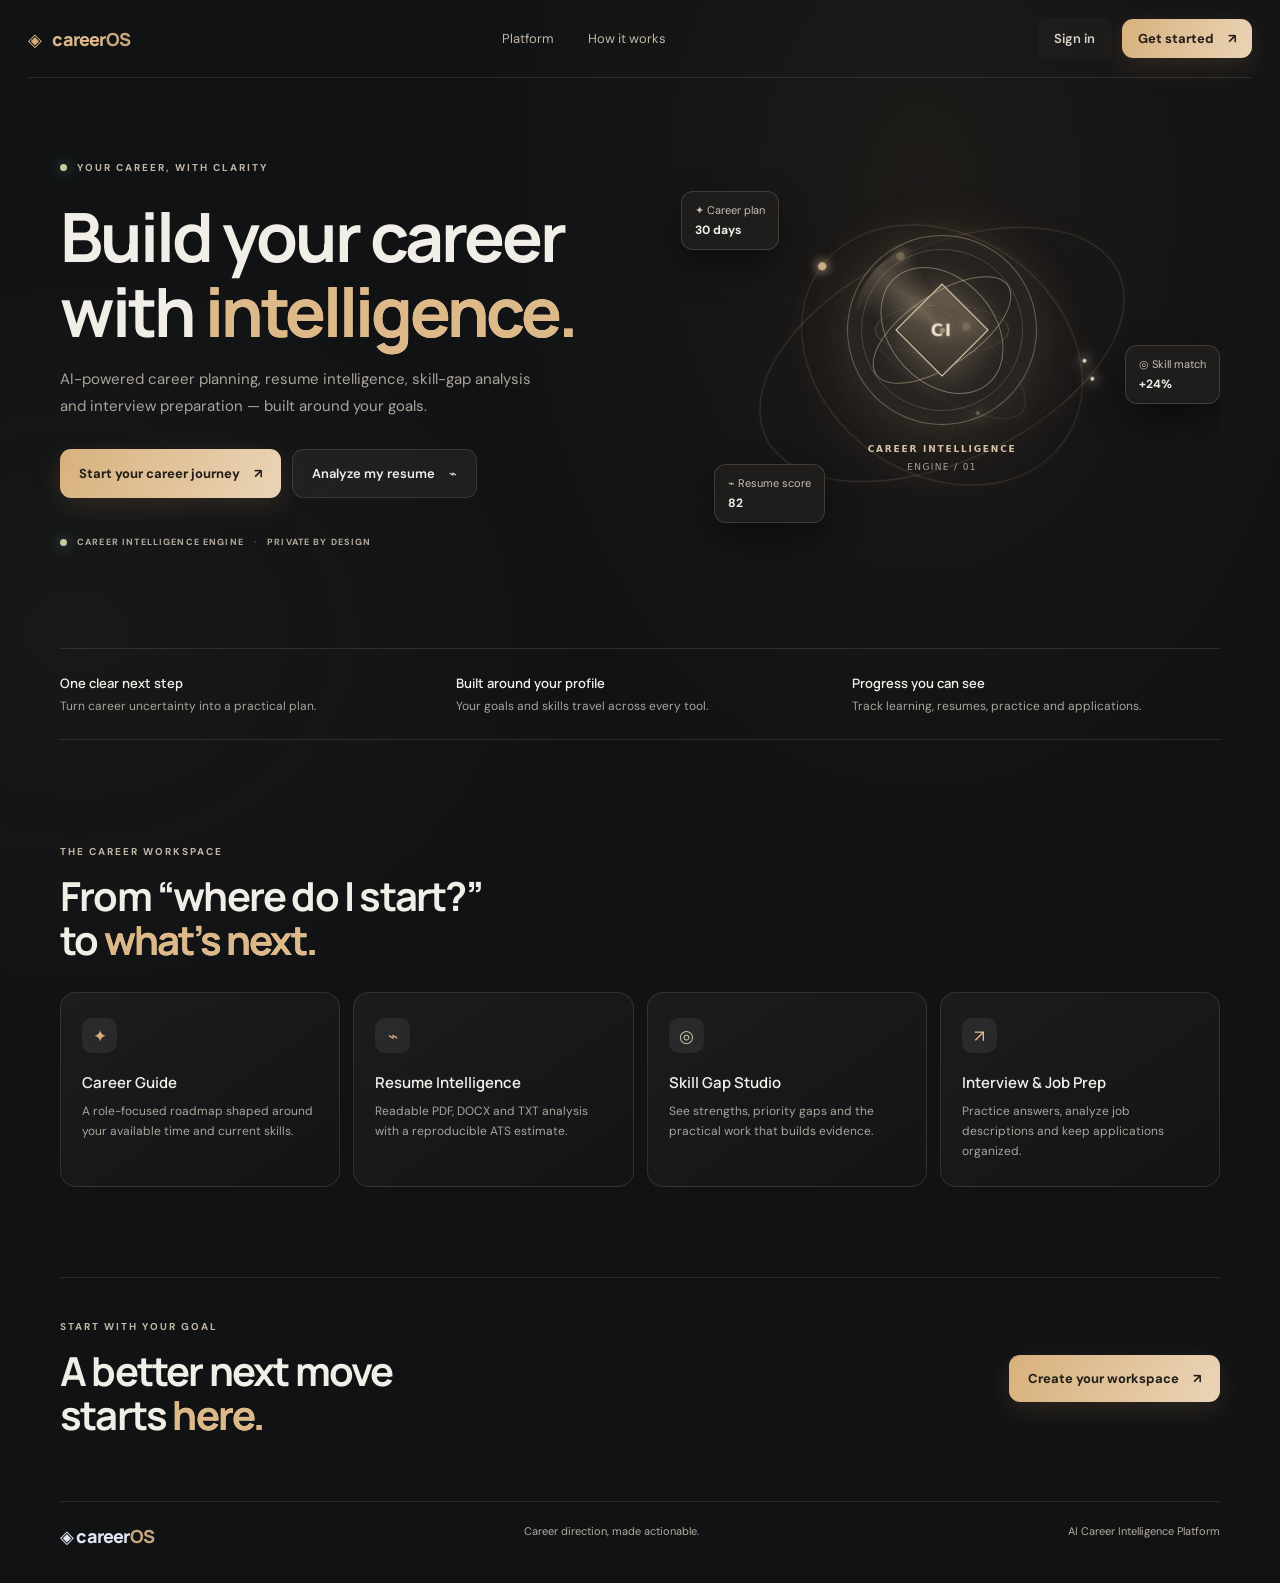
==== frontend/index.html @ 811f73de "Prepare CareerOS for deployment" ====
<!doctype html><html lang="en"><head><link rel="icon" type="image/svg+xml" href="favicon.svg?v=1"><meta charset="utf-8"><meta name="viewport" content="width=device-width,initial-scale=1"><meta name="theme-color" content="#111214"><title>CareerOS — Intelligence for your next move</title><link rel="stylesheet" href="css/main.css"><link rel="stylesheet" href="css/theme.css?v=31"></head><body class="landing"><header class="topbar"><a class="brand" href="index.html"><span class="brand-mark">◈</span> career<span>OS</span></a><nav><a href="#platform">Platform</a><a href="#method">How it works</a></nav><div class="top-actions"><a class="button button-quiet" href="pages/login.html">Sign in</a><a class="button button-primary" href="pages/register.html">Get started <span>↗</span></a></div></header><main><section class="hero wrap"><div class="hero-copy"><div class="eyebrow"><i></i> YOUR CAREER, WITH CLARITY</div><h1>Build your career<br>with <em>intelligence.</em></h1><p>AI-powered career planning, resume intelligence, skill-gap analysis and interview preparation — built around your goals.</p><div class="hero-actions"><a class="button button-primary button-large" href="pages/register.html">Start your career journey <span>↗</span></a><a class="button button-glass button-large" href="pages/login.html?next=resume">Analyze my resume <span>⌁</span></a></div><div class="trust-row"><span class="status-dot"></span> CAREER INTELLIGENCE ENGINE <span class="trust-sep">·</span> PRIVATE BY DESIGN</div></div><div class="hero-art" aria-label="Abstract AI career guide illustration"><div class="orbit orbit-one"></div><div class="orbit orbit-two"></div><div class="orbit orbit-three"></div><div class="intelligence-core" aria-hidden="true"><div class="core-shell"><span class="core-arc arc-one"></span><span class="core-arc arc-two"></span><span class="core-spark"></span><div class="core-diamond"><span>CI</span></div><span class="core-sweep"></span></div><span class="core-label">CAREER INTELLIGENCE<i>ENGINE / 01</i></span></div><span class="float-tag tag-a">✦ Career plan <b>30 days</b></span><span class="float-tag tag-b">◎ Skill match <b>+24%</b></span><span class="float-tag tag-c">⌁ Resume score <b>82</b></span><div class="art-grid"></div></div></section><section class="metrics wrap"><div><b>One clear next step</b><span>Turn career uncertainty into a practical plan.</span></div><div><b>Built around your profile</b><span>Your goals and skills travel across every tool.</span></div><div><b>Progress you can see</b><span>Track learning, resumes, practice and applications.</span></div></section><section id="platform" class="feature-section wrap"><div class="section-heading"><div class="eyebrow">THE CAREER WORKSPACE</div><h2>From “where do I start?”<br>to <em>what’s next.</em></h2></div><div class="feature-grid"><article class="feature-card"><span class="feature-icon cyan">✦</span><h3>Career Guide</h3><p>A role-focused roadmap shaped around your available time and current skills.</p></article><article class="feature-card"><span class="feature-icon violet">⌁</span><h3>Resume Intelligence</h3><p>Readable PDF, DOCX and TXT analysis with a reproducible ATS estimate.</p></article><article class="feature-card"><span class="feature-icon mint">◎</span><h3>Skill Gap Studio</h3><p>See strengths, priority gaps and the practical work that builds evidence.</p></article><article class="feature-card"><span class="feature-icon amber">↗</span><h3>Interview & Job Prep</h3><p>Practice answers, analyze job descriptions and keep applications organized.</p></article></div></section><section id="method" class="closing wrap"><div><div class="eyebrow">START WITH YOUR GOAL</div><h2>A better next move<br>starts <em>here.</em></h2></div><a class="button button-primary button-large" href="pages/register.html">Create your workspace <span>↗</span></a></section></main><footer class="footer wrap"><a class="brand" href="index.html">◈ career<span>OS</span></a><span>Career direction, made actionable.</span><span>AI Career Intelligence Platform</span></footer></body></html>
---- frontend/css/main.css ----
@import url('https://fonts.googleapis.com/css2?family=DM+Sans:wght@400;500;600;700&family=Manrope:wght@400;500;600;700;800&display=swap');
@import url('motion.css');
:root{--bg:#111214;--panel:#1b1d20;--panel2:#242629;--line:rgba(235,225,208,.12);--text:#f1eee8;--muted:#aaa49a;--cyan:#d6ad78;--violet:#e8d3b7;--mint:#c3c9a0;--amber:#e6bc85;--glass:rgba(29,30,32,.82);font-family:'DM Sans',sans-serif;color:var(--text);background:var(--bg);font-synthesis:none}*{box-sizing:border-box}body{margin:0;min-height:100vh;background:radial-gradient(ellipse at 72% 12%,rgba(149,112,68,.09),transparent 32%),radial-gradient(ellipse at 6% 40%,rgba(139,125,103,.06),transparent 29%),var(--bg);color:var(--text)}a{color:inherit;text-decoration:none}button,input,textarea,select{font:inherit}button,a{ -webkit-tap-highlight-color:transparent}.wrap{width:min(1160px,calc(100% - 56px));margin:auto}.topbar{height:78px;width:min(1280px,calc(100% - 56px));margin:auto;display:flex;align-items:center;justify-content:space-between;border-bottom:1px solid rgba(255,255,255,.05)}.brand{font:800 18px Manrope,sans-serif;letter-spacing:-.8px}.brand span:last-child{color:#a8b5cd}.brand-mark{color:var(--cyan);margin-right:8px}.topbar nav{display:flex;gap:34px;color:#abb2c5;font-size:13px}.top-actions{display:flex;gap:10px;align-items:center}.button{display:inline-flex;align-items:center;justify-content:center;gap:14px;border:1px solid var(--line);border-radius:11px;padding:11px 16px;font-size:13px;font-weight:600;transition:.2s;background:rgba(255,255,255,.025);color:var(--text);cursor:pointer}.button:hover{transform:translateY(-2px);border-color:rgba(221,185,138,.44);box-shadow:0 8px 30px #050816}.button-primary{background:linear-gradient(110deg,#d8b17d,#ead4b6);color:#101426;border:0;font-weight:700}.button-primary:hover{box-shadow:0 8px 30px rgba(195,151,94,.2)}.button-quiet{border-color:transparent;color:#d7dced}.button-glass{background:rgba(255,255,255,.055);backdrop-filter:blur(14px)}.button-large{padding:15px 19px}.hero{min-height:570px;display:grid;grid-template-columns:1fr .92fr;align-items:center;padding-top:27px;padding-bottom:44px}.hero-copy{position:relative;z-index:2;padding:12px 0}.eyebrow{font-size:10px;letter-spacing:2px;color:#a9b4ca;font-weight:700;display:flex;align-items:center;gap:10px}.eyebrow i,.status-dot{width:7px;height:7px;display:inline-block;border-radius:50%;background:var(--mint);box-shadow:0 0 14px #86dfbb99}.hero h1,h2{font:700 clamp(42px,5.5vw,68px)/1.1 Manrope,sans-serif;letter-spacing:-3px;margin:25px 0 18px}.hero h1 em,h2 em{font-style:normal;background:linear-gradient(90deg,var(--cyan),#aaa0ff 80%);color:transparent;background-clip:text}.hero-copy>p{max-width:495px;color:var(--muted);font-size:15px;line-height:1.8;margin:0 0 29px}.hero-actions{display:flex;gap:11px;flex-wrap:wrap}.trust-row{display:flex;align-items:center;gap:10px;margin-top:38px;color:#8891a8;font-size:9px;letter-spacing:1.15px;font-weight:700}.trust-sep{color:#586176}.hero-art{height:460px;position:relative;display:grid;place-items:center;overflow:hidden}.art-grid{position:absolute;inset:8% 0 4%;opacity:.24;background-image:linear-gradient(rgba(138,151,190,.08) 1px,transparent 1px),linear-gradient(90deg,rgba(138,151,190,.08) 1px,transparent 1px);background-size:36px 36px;mask-image:radial-gradient(ellipse,black,transparent 72%)}.orbit{position:absolute;border:1px solid rgba(135,150,219,.19);border-radius:50%;transform:rotate(-25deg)}.orbit-one{width:390px;height:215px}.orbit-two{width:320px;height:410px;transform:rotate(55deg);border-color:rgba(116,227,242,.17)}.orbit-three{width:240px;height:300px;transform:rotate(-55deg);border-color:rgba(169,149,255,.18)}.art-core{z-index:1;width:210px;height:245px;display:grid;place-items:center;position:relative;filter:drop-shadow(0 0 35px rgba(110,192,241,.14))}.robot-head{width:146px;height:126px;border:1px solid #a8d9ea88;border-radius:48px 48px 38px 38px;background:linear-gradient(145deg,#dcebf330,#35476655 55%,#10192eaa);backdrop-filter:blur(8px);position:relative;box-shadow:inset 0 0 34px #91dbef18,0 14px 40px #02040a88;display:grid;place-items:center}.robot-head:before{content:'';position:absolute;inset:7px;border-radius:41px 41px 31px 31px;border:1px solid #ffffff13}.antenna{position:absolute;width:2px;height:25px;background:linear-gradient(var(--violet),var(--cyan));top:-24px;left:50%;box-shadow:0 0 12px var(--cyan)}.antenna:after{content:'';position:absolute;width:7px;height:7px;border-radius:50%;background:var(--cyan);left:-2px;top:-5px;box-shadow:0 0 14px var(--cyan)}.robot-face{width:89px;height:48px;border:1px solid #a7d9ed55;border-radius:22px;background:#081221aa;display:flex;align-items:center;justify-content:center;gap:26px;box-shadow:inset 0 0 20px #72e3f21c}.robot-face i{width:10px;height:5px;border-radius:10px;background:var(--cyan);box-shadow:0 0 12px var(--cyan)}.robot-mouth{position:absolute;bottom:27px;width:24px;height:2px;background:#a995ff;border-radius:4px;opacity:.8}.robot-body{position:absolute;bottom:0;width:112px;height:84px;border-radius:36px 36px 24px 24px;border:1px solid #a8d9ea66;background:linear-gradient(150deg,#dcebf323,#35476666 55%,#11182a);box-shadow:inset 0 0 28px #91dbef16}.robot-body:before{content:'✦';position:absolute;left:50%;top:24px;transform:translateX(-50%);color:var(--cyan);font-size:18px;text-shadow:0 0 15px var(--cyan)}.float-tag{position:absolute;z-index:3;padding:11px 13px;border:1px solid #bbcaff20;border-radius:12px;background:#151b2dcc;backdrop-filter:blur(15px);box-shadow:0 15px 35px #01030a70;font-size:11px;color:#bfc7d9}.float-tag b{display:block;color:#f4f6ff;margin-top:5px;font-size:12px}.tag-a{top:66px;left:3%}.tag-b{right:0;top:48%}.tag-c{bottom:62px;left:9%}.metrics{border-top:1px solid var(--line);border-bottom:1px solid var(--line);padding:25px 0;display:grid;grid-template-columns:repeat(3,1fr);gap:28px}.metrics div{display:flex;flex-direction:column;gap:6px}.metrics b{font:600 13px Manrope}.metrics span{font-size:12px;color:var(--muted)}.feature-section{padding:105px 0 90px}.section-heading{margin-bottom:30px}.section-heading h2,.closing h2{font-size:40px;letter-spacing:-1.8px;margin:16px 0}.feature-grid{display:grid;grid-template-columns:repeat(4,1fr);gap:13px}.feature-card{border:1px solid var(--line);background:linear-gradient(145deg,rgba(255,255,255,.045),rgba(255,255,255,.012));border-radius:16px;padding:25px 21px;min-height:190px}.feature-icon{display:grid;place-items:center;width:35px;height:35px;border-radius:10px;background:#fff1;font-size:17px}.feature-icon.cyan{color:var(--cyan)}.feature-icon.violet{color:var(--violet)}.feature-icon.mint{color:var(--mint)}.feature-icon.amber{color:var(--amber)}.feature-card h3{font:600 15px Manrope;margin:19px 0 9px}.feature-card p{font-size:12px;color:var(--muted);line-height:1.65;margin:0}.closing{border-top:1px solid var(--line);padding:42px 0 64px;display:flex;align-items:center;justify-content:space-between}.closing h2{margin-bottom:0}.footer{border-top:1px solid var(--line);padding:22px 0 35px;display:flex;justify-content:space-between;color:#788198;font-size:11px}.footer .brand{color:#dfe5f3}.auth-page{display:grid;grid-template-columns:1fr 1fr;min-height:100vh}.auth-side{padding:36px 7vw;display:flex;flex-direction:column;justify-content:space-between;background:radial-gradient(ellipse at 70% 43%,#7169c322,transparent 48%),linear-gradient(140deg,#0e1425,#080b18)}.auth-side h1{font:700 48px/1.1 Manrope;letter-spacing:-2px;max-width:480px}.auth-side p{color:var(--muted);line-height:1.8;max-width:420px}.auth-panel{display:grid;place-items:center;padding:30px}.auth-card{width:min(430px,100%)}.auth-card h2{font-size:30px;letter-spacing:-1px;margin:12px 0}.auth-card>p{font-size:13px;color:var(--muted);margin:0 0 24px}.field{display:flex;flex-direction:column;gap:8px;margin:13px 0}.field label{font-size:11px;color:#c4ccdd;font-weight:600}.field input,.field textarea,.field select{background:#0b1020;border:1px solid #bbcaff22;border-radius:9px;padding:12px 13px;color:var(--text);outline:none}.field input:focus,.field textarea:focus,.field select:focus{border-color:#74e3f277}.field textarea{min-height:105px;resize:vertical}.field select option{background:#111629}.full{width:100%}.auth-switch{text-align:center;color:var(--muted);font-size:12px;margin-top:18px}.auth-switch a{color:var(--cyan)}.auth-msg{min-height:20px;font-size:12px;color:var(--amber);margin-top:12px}.app-shell{display:grid;grid-template-columns:236px 1fr;min-height:100vh}.sidebar{position:sticky;top:0;height:100vh;padding:25px 16px 18px;border-right:1px solid var(--line);background:#0b0f1edb;backdrop-filter:blur(18px);display:flex;flex-direction:column;z-index:10}.side-brand{padding:2px 10px 26px}.side-label{font-size:9px;letter-spacing:1.5px;color:#778198;margin:17px 10px 8px}.side-nav{display:flex;flex-direction:column;gap:4px}.side-nav a{padding:10px 11px;border-radius:9px;color:#aab3c8;font-size:12px;display:flex;gap:10px;align-items:center;transition:.2s}.side-nav a:hover,.side-nav a.active{color:#f3f5fc;background:#ffffff0b}.side-nav a.active{box-shadow:inset 2px 0 var(--cyan)}.side-nav .nav-icon{width:17px;color:#8e9bb7;text-align:center}.sidebar-bottom{margin-top:auto;border-top:1px solid var(--line);padding-top:15px}.user-chip{display:flex;align-items:center;gap:10px;padding:10px}.avatar{width:31px;height:31px;border-radius:50%;display:grid;place-items:center;color:#11162a;background:linear-gradient(135deg,var(--cyan),var(--violet));font-size:11px;font-weight:700}.user-name{font-size:11px;font-weight:600}.user-sub{font-size:10px;color:#8b95ac;margin-top:4px}.app-main{min-width:0;padding:31px clamp(20px,4vw,54px) 60px}.app-top{display:flex;align-items:center;justify-content:space-between;margin-bottom:26px}.breadcrumb{font-size:11px;color:#8e98af}.top-right{display:flex;align-items:center;gap:11px}.api-state{padding:7px 10px;border:1px solid var(--line);border-radius:20px;color:#a6b4c6;font-size:9px;letter-spacing:.6px}.mobile-menu{display:none}.page-title{font:700 clamp(27px,3vw,36px)/1.15 Manrope;letter-spacing:-1.2px;margin:0 0 8px}.page-intro{color:var(--muted);font-size:13px;line-height:1.7;margin:0 0 27px;max-width:760px}.panel{border:1px solid var(--line);background:linear-gradient(145deg,rgba(255,255,255,.045),rgba(255,255,255,.018));border-radius:15px;padding:20px;box-shadow:0 20px 60px #03050b24}.panel h3{font:600 14px Manrope;margin:0 0 14px}.grid{display:grid;gap:14px}.grid-2{grid-template-columns:repeat(2,minmax(0,1fr))}.grid-3{grid-template-columns:repeat(3,minmax(0,1fr))}.grid-4{grid-template-columns:repeat(4,minmax(0,1fr))}.stat-card{padding:18px;border:1px solid var(--line);border-radius:13px;background:#ffffff04}.stat-label{font-size:10px;color:var(--muted)}.stat-value{font:700 26px Manrope;margin:11px 0 5px}.stat-note{font-size:10px;color:#7f8aa3}.quick-card{display:block;padding:18px;transition:.2s}.quick-card:hover{transform:translateY(-2px);border-color:#84d9ef55}.quick-card .feature-icon{margin-bottom:15px}.quick-card b{font:600 13px Manrope}.quick-card p{font-size:11px;color:var(--muted);line-height:1.6}.guide{display:flex;align-items:center;gap:15px;padding:14px 16px;margin-bottom:18px;border:1px solid #a995ff27;border-radius:12px;background:linear-gradient(100deg,#7e70da0d,#65d8e90a)}.guide-bot{width:41px;height:41px;flex:none;border-radius:13px;display:grid;place-items:center;background:#a995ff16;color:var(--cyan);font-size:19px;box-shadow:inset 0 0 15px #81e3f51c;animation:breathe 4s ease-in-out infinite}.guide b{font-size:11px;letter-spacing:.7px}.guide p{margin:5px 0 0;color:#aab4c9;font-size:11px;line-height:1.5}.result{margin-top:17px}.result-card{margin:10px 0;padding:13px 15px;border:1px solid var(--line);border-radius:10px;background:#090d1a88}.result-card h4{margin:0 0 7px;font-size:11px;color:var(--cyan);letter-spacing:.7px}.result-card p,.result-card li{font-size:12px;color:#bac3d5;line-height:1.65}.result-card ul{padding-left:19px}.chips{display:flex;gap:7px;flex-wrap:wrap}.chip{padding:6px 9px;border:1px solid var(--line);border-radius:16px;font-size:10px;color:#d4daea}.chip.success{color:var(--mint);border-color:#86dfbb30}.chip.warn{color:var(--amber);border-color:#f2c68130}.progress-bar{height:6px;background:#fff1;border-radius:6px;overflow:hidden}.progress-bar i{display:block;height:100%;border-radius:6px;background:linear-gradient(90deg,var(--cyan),var(--violet))}.table-wrap{overflow:auto}.data-table{border-collapse:collapse;width:100%;min-width:630px}.data-table th,.data-table td{text-align:left;border-bottom:1px solid var(--line);padding:12px 10px;font-size:11px}.data-table th{color:#8d98b0;font-weight:500}.data-table td{color:#d3d9e8}.muted{color:var(--muted)}.small{font-size:10px}.spacer{height:14px}.inline-form{display:flex;gap:9px;align-items:end;flex-wrap:wrap}.inline-form .field{flex:1;min-width:150px}.toast{font-size:12px;line-height:1.6;color:var(--mint);margin:10px 0}.error{color:#ffb5a7}.day-list{display:grid;gap:8px}.day-row{display:grid;grid-template-columns:48px 1fr auto;gap:12px;align-items:center;padding:12px;border:1px solid var(--line);border-radius:10px}.day-no{font-size:10px;color:var(--cyan)}.day-row b{font-size:11px}.day-row p{font-size:10px;color:var(--muted);margin:4px 0 0}.journey{display:grid;grid-template-columns:repeat(6,1fr);gap:10px}.journey-step{text-align:center;padding:15px 8px;border:1px solid var(--line);border-radius:12px;color:#8d98ae;font-size:10px}.journey-step.done{border-color:#86dfbb45;color:var(--mint);background:#86dfbb08}.journey-step i{display:grid;place-items:center;margin:0 auto 8px;width:24px;height:24px;border-radius:50%;background:#fff1;font-style:normal}.app-title{font-size:13px}.robot-mini{width:43px;height:47px;position:relative;flex:none}.robot-mini:before{content:'◉';position:absolute;inset:3px 0 10px;display:grid;place-items:center;border:1px solid #87daec55;border-radius:14px 14px 11px 11px;background:linear-gradient(140deg,#dcebf32a,#35476666);color:var(--cyan);font-size:16px;box-shadow:0 0 18px #74e3f21a}.robot-mini:after{content:'';position:absolute;bottom:0;left:8px;width:27px;height:15px;border:1px solid #87daec44;border-radius:9px 9px 5px 5px;background:#25314c}.empty{padding:20px;color:var(--muted);font-size:12px;text-align:center}.hidden{display:none!important}@keyframes breathe{50%{transform:translateY(-3px);box-shadow:inset 0 0 20px #81e3f537}}@media(max-width:920px){.hero{grid-template-columns:1fr .7fr}.hero-art{transform:scale(.86)}.feature-grid{grid-template-columns:repeat(2,1fr)}.grid-4{grid-template-columns:repeat(2,1fr)}.app-shell{grid-template-columns:205px 1fr}.journey{grid-template-columns:repeat(3,1fr)}}@media(max-width:680px){.wrap,.topbar{width:calc(100% - 36px)}.topbar{height:66px}.topbar nav{display:none}.hero{display:block;min-height:unset;padding-top:62px}.hero h1{font-size:48px;letter-spacing:-2.2px}.hero-art{height:335px;margin-top:8px;transform:none}.metrics{grid-template-columns:1fr;gap:17px}.feature-section{padding:70px 0}.feature-grid{grid-template-columns:1fr 1fr}.feature-card{padding:17px;min-height:175px}.section-heading h2,.closing h2{font-size:34px}.closing{align-items:flex-start;gap:20px;flex-direction:column}.footer{flex-wrap:wrap;gap:14px}.top-actions .button-quiet{display:none}.auth-page{grid-template-columns:1fr}.auth-side{min-height:260px;padding:25px 26px}.auth-side h1{font-size:34px;margin:26px 0 8px}.auth-side p{font-size:12px;margin:0}.auth-panel{padding:30px 23px;align-items:start}.app-shell{display:block}.sidebar{position:fixed;left:-270px;top:0;width:250px;transition:left .25s;box-shadow:20px 0 60px #0008}.sidebar.open{left:0}.mobile-menu{display:inline-flex}.app-main{padding:20px 17px 45px}.app-top{margin-bottom:22px}.api-state{display:none}.grid-2,.grid-3{grid-template-columns:1fr}.grid-4{grid-template-columns:1fr 1fr}.panel{padding:16px}.journey{grid-template-columns:repeat(2,1fr)}.page-title{font-size:28px}.day-row{grid-template-columns:38px 1fr}.day-row .chip{grid-column:2}.float-tag{font-size:10px}.tag-a{left:0}.tag-b{right:-3%}.tag-c{left:0}}@media(max-width:390px){.hero h1{font-size:42px}.hero-actions .button{width:100%}.feature-grid{grid-template-columns:1fr}.grid-4{grid-template-columns:1fr 1fr}.trust-row{font-size:8px}.top-actions .button-primary{padding:9px 11px}}
---- frontend/css/theme.css ----
:root{--bg:#111214;--panel:#1b1d20;--panel2:#242629;--line:rgba(235,225,208,.12);--text:#f1eee8;--muted:#aaa49a;--cyan:#d6ad78;--violet:#e8d3b7;--mint:#a9c98c;--amber:#e6bc85;--glass:rgba(29,30,32,.82)}
html{background:#111214}body{color:var(--text);background:radial-gradient(ellipse at 82% 30%,rgba(143,111,72,.11),transparent 34%),radial-gradient(ellipse at 8% 82%,rgba(115,105,91,.09),transparent 38%),#111214}
.site-header,.nav,.topbar{border-color:var(--line)}.brand,.brand-mark,.hero-copy h1 em,.section-heading em,.closing em,.eyebrow,.section-kicker{color:#ddb98a}.button-primary{background:linear-gradient(110deg,#d8b17d,#ead4b6);color:#211d18;box-shadow:0 8px 28px rgba(195,151,94,.16)}.button:hover{border-color:rgba(221,185,138,.44);box-shadow:0 8px 30px rgba(5,5,5,.32)}.button-primary:hover{box-shadow:0 8px 30px rgba(195,151,94,.22)}.secondary-button,.btn-secondary{border-color:rgba(221,185,138,.25)}a:focus-visible,button:focus-visible,input:focus-visible,textarea:focus-visible,select:focus-visible{outline:2px solid #ddb98a;outline-offset:3px}
.hero-art{filter:saturate(.72)}.hero-art .orbit{border-color:rgba(201,171,130,.22);box-shadow:0 0 22px rgba(193,151,96,.035)}.hero-art .orbit-one{animation:orbit-drift-one 17s linear infinite}.hero-art .orbit-two{animation:orbit-drift-two 23s linear infinite}.hero-art .orbit-three{animation:orbit-drift-three 29s linear infinite}
.intelligence-core{position:absolute;z-index:2;inset:0;display:flex;flex-direction:column;align-items:center;justify-content:center;gap:18px;pointer-events:none}.core-shell{position:relative;width:190px;height:190px;display:grid;place-items:center;border:1px solid rgba(221,185,138,.42);border-radius:50%;background:radial-gradient(circle,rgba(213,174,123,.13),rgba(38,36,33,.68) 58%,rgba(19,20,21,.1));box-shadow:0 0 56px rgba(203,158,101,.13),inset 0 0 32px rgba(221,185,138,.08);animation:core-float 4.5s ease-in-out infinite}.core-shell:before,.core-shell:after{content:"";position:absolute;border:1px solid rgba(225,207,179,.2);border-radius:50%;inset:13px}.core-shell:after{inset:27px;border-color:rgba(221,185,138,.24);transform:rotateX(68deg);animation:core-ring 9s linear infinite}.core-arc{position:absolute;border:1px solid rgba(211,177,132,.54);border-radius:50%;width:160px;height:72px;transform:rotate(-34deg);animation:arc-turn 7s ease-in-out infinite alternate}.arc-two{width:142px;height:105px;transform:rotate(48deg);border-color:rgba(231,211,183,.42);animation-delay:-3.5s}.core-diamond{z-index:1;width:66px;height:66px;display:grid;place-items:center;transform:rotate(45deg);border:1px solid #e3c69e;background:linear-gradient(145deg,rgba(223,188,139,.32),rgba(56,49,39,.86));box-shadow:0 0 28px rgba(222,185,138,.25);animation:diamond-pulse 3s ease-in-out infinite}.core-diamond span{transform:rotate(-45deg);font:600 17px/1 system-ui;letter-spacing:.1em;color:#f4dfc2}.core-spark{position:absolute;width:5px;height:5px;border-radius:50%;background:#ffe1af;box-shadow:0 0 14px 4px rgba(238,193,132,.7);animation:spark-pulse 1.8s ease-in-out infinite}.core-sweep{position:absolute;inset:4px;border-radius:50%;background:conic-gradient(from 0deg,transparent 0 78%,rgba(237,199,147,.24) 87%,transparent 95%);animation:core-ring 5s linear infinite}.core-label{font:600 9px/1.4 system-ui;letter-spacing:.2em;color:#dfc39d;text-align:center}.core-label i{display:block;margin-top:5px;font-style:normal;font-weight:400;color:#aaa49a;letter-spacing:.15em}
.float-tag{background:rgba(32,33,34,.92);border-color:rgba(221,185,138,.2);color:#c2bbb0;backdrop-filter:blur(14px)}.float-tag b{color:#f1eee8}.robot-mini{width:43px;height:43px;filter:none;color:#d6ad78}.robot-mini:before{content:'◈';inset:3px;border:1px solid rgba(221,185,138,.55);border-radius:50%;background:radial-gradient(circle,rgba(221,185,138,.24),rgba(35,33,30,.92));color:#e6c99e;font-size:21px;box-shadow:0 0 20px rgba(221,185,138,.14)}.robot-mini:after{display:none}.guide{border-color:rgba(221,185,138,.2);background:linear-gradient(100deg,rgba(192,151,98,.08),rgba(239,221,192,.025))}.guide-bot{border-radius:50%;background:rgba(221,185,138,.12);color:#e3c395;box-shadow:inset 0 0 15px rgba(221,185,138,.12)}.guide p{color:#b9b1a5}
.auth-side{background:radial-gradient(ellipse at 70% 43%,rgba(190,151,100,.1),transparent 48%),linear-gradient(140deg,#202122,#131415)!important}.auth-panel{background:#141516}.auth-card h2,.auth-side h1{color:var(--text)}.auth-side .eyebrow,.auth-card .eyebrow{color:#ddb98a}.field label{color:#d3c7b4!important}.field input,.field textarea,.field select{background:#202123!important;border-color:rgba(221,185,138,.2)!important;color:#f1eee8}.field input::placeholder,.field textarea::placeholder{color:#8f8980}.field input:focus,.field textarea:focus,.field select:focus{border-color:rgba(221,185,138,.8)!important;box-shadow:0 0 0 3px rgba(221,185,138,.1)}.field select option{background:#202123;color:#f1eee8}.button.button-primary,.top-actions .button-primary{background:linear-gradient(110deg,#d8b17d,#ead4b6)!important;color:#211d18!important}.auth-switch a,.auth-card a,.auth-card .small{color:#ddb98a!important}.auth-switch{color:#aaa49a}.auth-side .small,.auth-card>p{color:#aaa49a}
.auth-guide{display:flex;align-items:center;gap:16px;max-width:455px;margin-top:30px;padding:17px 19px;border:1px solid rgba(221,185,138,.25);border-radius:16px;background:linear-gradient(120deg,rgba(221,185,138,.1),rgba(255,255,255,.025));box-shadow:0 12px 34px rgba(0,0,0,.2);backdrop-filter:blur(12px);animation:guide-arrive .65s ease-out both}.auth-guide-orb{position:relative;display:grid;place-items:center;width:48px;height:48px;flex:none;border:1px solid rgba(236,206,164,.6);border-radius:50%;background:radial-gradient(circle at 38% 35%,rgba(245,220,184,.48),rgba(154,116,70,.16) 44%,#252321 72%);color:#f1d6ad;font-size:20px;box-shadow:0 0 22px rgba(221,185,138,.18);animation:guide-breathe 3.5s ease-in-out infinite}.auth-guide-orb:before,.auth-guide-orb:after{content:"";position:absolute;inset:-5px;border:1px solid rgba(221,185,138,.24);border-radius:50%}.auth-guide-orb:after{inset:-10px;border-color:rgba(221,185,138,.12)}.auth-guide-label{font:700 9px/1.4 system-ui;letter-spacing:.15em;color:#e2c49b}.auth-guide-label i{font-style:normal;color:#aaa49a;font-weight:400}.auth-guide p{margin:7px 0 0;color:#eee7dc;font-size:13px;line-height:1.55;max-width:330px}.auth-guide p:before{content:"“";color:#d6ad78;font-weight:700;margin-right:2px}.auth-guide p:after{content:"”";color:#d6ad78;font-weight:700;margin-left:2px}@keyframes guide-breathe{50%{box-shadow:0 0 30px rgba(221,185,138,.32);transform:translateY(-2px)}}@keyframes guide-arrive{from{opacity:0;transform:translateY(8px)}to{opacity:1;transform:translateY(0)}}
@media(max-width:760px){.auth-guide{margin-top:20px;padding:13px 15px}.auth-guide-orb{width:42px;height:42px}.auth-guide p{font-size:12px}}
.field input:focus,.field textarea:focus,.field select:focus{outline:none!important;border-color:rgba(221,185,138,.43)!important;box-shadow:inset 0 1px 4px rgba(0,0,0,.28)!important;transform:translateY(-1px);transition:border-color .2s ease,background-color .2s ease,transform .2s ease}.field input:focus-visible,.field textarea:focus-visible,.field select:focus-visible{outline:1px solid rgba(221,185,138,.46)!important;outline-offset:2px!important}.auth-guide-orb{perspective:260px}.auth-guide-orb span{position:relative;z-index:1;display:block;width:21px;height:21px;display:grid;place-items:center;font-size:0;color:transparent;transform-style:preserve-3d;animation:crystal-turn 7s ease-in-out infinite}.auth-guide-orb span:before{content:"";position:absolute;width:15px;height:19px;clip-path:polygon(50% 0,100% 32%,78% 100%,22% 100%,0 32%);background:linear-gradient(135deg,#fff0d1 0 18%,#deb77f 19% 43%,#a97843 44% 62%,#f0d1a4 63% 80%,#88633e 81%);filter:drop-shadow(0 1px 4px rgba(242,206,157,.5));transform:rotateY(0deg)}.auth-guide-orb span:after{content:"";position:absolute;width:9px;height:12px;clip-path:polygon(50% 0,100% 32%,78% 100%,22% 100%,0 32%);background:linear-gradient(145deg,rgba(255,255,255,.8),rgba(246,214,168,.2));transform:translateX(-1px) skewY(-10deg)}@keyframes crystal-turn{0%,100%{transform:rotateY(-18deg) rotateX(8deg)}50%{transform:rotateY(18deg) rotateX(-8deg)}}
@media(prefers-reduced-motion:reduce){.auth-guide-orb span{animation:none!important}.field input:focus,.field textarea:focus,.field select:focus{transform:none}}
.auth-wayfinder{width:61px;height:61px;flex:none;display:grid;place-items:center;perspective:180px}.auth-wayfinder svg{width:60px;height:60px;overflow:visible;transform-style:preserve-3d;filter:drop-shadow(0 8px 6px rgba(0,0,0,.34));animation:wayfinder-hover 5s ease-in-out infinite}.wayfinder-needle{transform-box:view-box;transform-origin:36px 30px;animation:wayfinder-seek 6s ease-in-out infinite}.wayfinder-destination{transform-box:view-box;transform-origin:49px 23px;animation:destination-pulse 2.8s ease-in-out infinite}@keyframes wayfinder-hover{0%,100%{transform:rotateX(12deg) rotateZ(-7deg) translateY(1px)}50%{transform:rotateX(18deg) rotateZ(-2deg) translateY(-3px)}}@keyframes wayfinder-seek{0%,100%{transform:rotate(-8deg)}45%{transform:rotate(9deg)}70%{transform:rotate(2deg)}}@keyframes destination-pulse{50%{filter:drop-shadow(0 0 4px #c4d5b3);opacity:.7}}@media(max-width:760px){.auth-wayfinder,.auth-wayfinder svg{width:52px;height:52px}}@media(prefers-reduced-motion:reduce){.auth-wayfinder svg,.wayfinder-needle,.wayfinder-destination{animation:none!important}}
.career-path-scene{width:min(100%,430px);height:178px;margin:17px 0 5px;perspective:700px;transform-style:preserve-3d}.career-path-scene svg{display:block;width:100%;height:100%;overflow:visible;transform:rotateX(2deg);filter:drop-shadow(0 13px 22px rgba(0,0,0,.2))}.career-route{animation:route-progress 3.5s ease-out both,route-glimmer 3s ease-in-out 3.5s infinite}.career-goal{transform-box:view-box;transform-origin:341px 40px;animation:goal-hover 3.4s ease-in-out infinite}@keyframes route-progress{from{stroke-dashoffset:240}to{stroke-dashoffset:0}}@keyframes route-glimmer{50%{stroke:#fff0d4;opacity:.7}}@keyframes goal-hover{0%,100%{transform:translateY(0)}50%{transform:translateY(-5px)}}@media(max-width:760px){.career-path-scene{height:auto;max-width:360px;margin:10px 0 2px}.career-path-scene svg{height:auto}}@media(prefers-reduced-motion:reduce){.career-route,.career-goal{animation:none!important}}
.career-path-scene{height:156px;margin:10px 0 1px}.career-path-scene svg{transform:translateZ(8px);filter:drop-shadow(0 15px 24px rgba(0,0,0,.28))}.portal-card{transform-box:view-box;transform-origin:center;animation:portal-card-hover 5s ease-in-out infinite}.card-right{animation-delay:-2.3s}.portal-spark{animation:portal-light-pulse 2.4s ease-in-out infinite;transform-box:view-box;transform-origin:213px 57px}@keyframes portal-card-hover{0%,100%{transform:translateY(0) rotateX(0)}50%{transform:translateY(-4px) rotateX(3deg)}}@keyframes portal-light-pulse{50%{filter:drop-shadow(0 0 7px rgba(255,228,187,.72));transform:scale(1.1)}}.auth-guide-status{width:9px;height:9px;flex:none;align-self:flex-start;margin:5px 2px 0 0;border-radius:50%;background:#d9b47e;box-shadow:0 0 0 4px rgba(217,180,126,.12),0 0 14px rgba(217,180,126,.38)}@media(max-width:760px){.career-path-scene{height:auto;max-width:370px;margin:8px 0 0}.career-path-scene svg{height:auto}}@media(prefers-reduced-motion:reduce){.portal-card,.portal-spark{animation:none!important}}
@keyframes orbit-drift-one{to{transform:rotate(360deg)}}@keyframes orbit-drift-two{to{transform:rotate(-360deg)}}@keyframes orbit-drift-three{to{transform:rotate(360deg)}}@keyframes core-ring{to{transform:rotate(360deg)}}@keyframes arc-turn{to{transform:rotate(326deg) scale(1.04)}}@keyframes core-float{50%{transform:translateY(-7px)}}@keyframes diamond-pulse{50%{box-shadow:0 0 40px rgba(222,185,138,.4);transform:rotate(45deg) scale(1.06)}}@keyframes spark-pulse{50%{opacity:.4;transform:scale(.7)}}
@media(max-width:760px){.core-shell{width:156px;height:156px}.core-arc{width:132px;height:62px}.arc-two{width:118px;height:88px}.core-diamond{width:56px;height:56px}}
@media(prefers-reduced-motion:reduce){.hero-art .orbit-one,.hero-art .orbit-two,.hero-art .orbit-three,.core-shell,.core-arc,.core-diamond,.core-spark,.core-sweep{animation:none!important}}
/* Dashboard contrast and legibility */
.sidebar{background:linear-gradient(180deg,#201f1d 0%,#191a1a 54%,#151617 100%)!important;border-right-color:rgba(221,185,138,.17);box-shadow:inset -1px 0 rgba(255,255,255,.015)}.side-brand{color:#f1e8da}.side-brand span:last-child{color:#c6a77d}.side-label{font-size:11px!important;letter-spacing:1.7px;color:#b5a48c!important}.side-nav a{font-size:14px!important;line-height:1.35;color:#c7c0b4!important;padding:11px 11px}.side-nav a:hover,.side-nav a.active{color:#fff3e0!important;background:rgba(221,185,138,.1)!important}.side-nav a.active{box-shadow:inset 3px 0 #d6ad78!important}.side-nav .nav-icon{font-size:14px;color:#d2b385!important}.sidebar-bottom{border-top-color:rgba(221,185,138,.18)}.sidebar-bottom button.side-nav{font-size:14px!important}.user-name{font-size:13px;color:#f1eee8}.user-sub{font-size:11px;color:#b1a99c}.avatar{background:#d6ad78;color:#211d18}.app-top .breadcrumb{font-size:13px;color:#b7afa2}.app-main .page-intro{font-size:15px;line-height:1.7;color:#bbb3a7}.app-main .guide b{font-size:12px;letter-spacing:1.1px}.app-main .guide p{font-size:14px;line-height:1.65}.app-main .stat-label{font-size:13px;color:#c4b9a9}.app-main .stat-note{font-size:12px;line-height:1.45;color:#b3aa9d}.app-main .stat-value{font-size:28px}.app-main .panel h3{font-size:17px}.app-main .panel .eyebrow{font-size:12px}.app-main .panel p,.app-main .panel .small{font-size:14px;line-height:1.6}.app-main .quick-card b{font-size:15px}.app-main .quick-card p{font-size:13px;line-height:1.5}.app-main .field label{font-size:13px}.app-main .button{font-size:14px}
/* Distinct tactile surfaces for workspace navigation and interactive blocks */
.sidebar{background:radial-gradient(ellipse at 85% 7%,rgba(215,177,123,.12),transparent 36%),radial-gradient(ellipse at 2% 78%,rgba(154,126,88,.08),transparent 42%),linear-gradient(180deg,#211f1d 0%,#1a1a19 56%,#141516 100%)!important}.side-nav a{position:relative;overflow:hidden;margin:2px 0;border:1px solid rgba(225,197,157,.055)!important;background:linear-gradient(135deg,rgba(255,255,255,.035),rgba(221,185,138,.015))!important;box-shadow:inset 0 1px rgba(255,255,255,.025);transition:background .22s ease,border-color .22s ease,transform .22s ease,box-shadow .22s ease}.side-nav a .nav-icon{display:grid;place-items:center;width:24px;height:24px;border-radius:8px;border:1px solid rgba(221,185,138,.12);background:linear-gradient(145deg,rgba(221,185,138,.13),rgba(255,255,255,.025));box-shadow:inset 0 1px rgba(255,255,255,.08)}.side-nav a:hover{transform:translateX(3px);border-color:rgba(221,185,138,.22)!important;background:linear-gradient(100deg,rgba(221,185,138,.16),rgba(221,185,138,.045))!important;box-shadow:0 6px 18px rgba(0,0,0,.17),inset 0 1px rgba(255,255,255,.08)}.side-nav a.active{border-color:rgba(221,185,138,.32)!important;background:radial-gradient(ellipse at 8% 50%,rgba(221,185,138,.22),transparent 56%),linear-gradient(110deg,rgba(140,108,67,.25),rgba(221,185,138,.08))!important;box-shadow:inset 3px 0 #dfb982,inset 0 1px rgba(255,255,255,.075),0 7px 22px rgba(0,0,0,.2)!important}.side-nav a.active .nav-icon{border-color:rgba(238,207,163,.32);background:linear-gradient(145deg,rgba(221,185,138,.28),rgba(221,185,138,.08));color:#f5d5a8!important}.side-nav a:focus-visible,.quick-card:focus-visible,.button:focus-visible{outline:2px solid rgba(230,193,143,.72);outline-offset:2px}.app-main .panel,.app-main .stat-card{position:relative;background:radial-gradient(ellipse at 100% 0%,rgba(221,185,138,.055),transparent 43%),linear-gradient(145deg,rgba(42,40,36,.74),rgba(27,28,28,.92))!important;border-color:rgba(221,185,138,.14);box-shadow:inset 0 1px rgba(255,255,255,.035),0 16px 38px rgba(0,0,0,.16)}.app-main .quick-card{background:radial-gradient(ellipse at 100% 0%,rgba(221,185,138,.09),transparent 55%),linear-gradient(145deg,rgba(54,49,42,.58),rgba(28,29,29,.96))!important;border-color:rgba(221,185,138,.15);box-shadow:inset 0 1px rgba(255,255,255,.06),0 12px 24px rgba(0,0,0,.13);transition:transform .22s ease,border-color .22s ease,box-shadow .22s ease,background .22s ease}.app-main .quick-card:hover{transform:translateY(-4px);border-color:rgba(231,195,144,.46);background:radial-gradient(ellipse at 90% 0%,rgba(221,185,138,.18),transparent 58%),linear-gradient(145deg,rgba(64,55,44,.78),rgba(30,30,29,.98))!important;box-shadow:inset 0 1px rgba(255,255,255,.1),0 18px 34px rgba(0,0,0,.28),0 0 24px rgba(221,185,138,.07)}.app-main .quick-card:active{transform:translateY(-1px) scale(.99)}.app-main .quick-card .feature-icon{border:1px solid rgba(229,193,145,.2);background:linear-gradient(145deg,rgba(221,185,138,.2),rgba(255,255,255,.035));box-shadow:inset 0 1px rgba(255,255,255,.08),0 4px 12px rgba(0,0,0,.14)}.app-main .field input,.app-main .field textarea,.app-main .field select{background:linear-gradient(145deg,#242422,#1d1e1e)!important;border-color:rgba(221,185,138,.18)!important;transition:background .2s ease,border-color .2s ease,box-shadow .2s ease}.app-main .field input:hover,.app-main .field textarea:hover,.app-main .field select:hover{background:linear-gradient(145deg,#292722,#20201f)!important;border-color:rgba(221,185,138,.34)!important}.app-main .field input:focus,.app-main .field textarea:focus,.app-main .field select:focus{background:radial-gradient(ellipse at 12% 0%,rgba(221,185,138,.12),transparent 70%),linear-gradient(145deg,#292722,#20201f)!important;border-color:rgba(235,198,147,.68)!important;box-shadow:inset 0 1px 4px rgba(0,0,0,.24),0 0 0 3px rgba(221,185,138,.09)!important}.app-main .button{transition:transform .18s ease,box-shadow .18s ease,filter .18s ease}.app-main .button:hover{transform:translateY(-2px);filter:brightness(1.07);box-shadow:0 12px 26px rgba(0,0,0,.22),0 0 18px rgba(221,185,138,.09)}.app-main .button:active{transform:translateY(0) scale(.985)}
.plan-source{display:flex;flex-direction:column;gap:5px;margin:12px 0 14px;padding:12px 15px;border:1px solid rgba(221,185,138,.24);border-radius:11px;background:radial-gradient(ellipse at 0 0,rgba(221,185,138,.12),transparent 65%),linear-gradient(135deg,rgba(49,43,34,.88),rgba(28,29,29,.92))}.plan-source b{font-size:11px;letter-spacing:1.2px;color:#e6c18e}.plan-source span{font-size:13px;line-height:1.5;color:#c9c0b2}.plan-source.ai{border-color:rgba(221,185,138,.24);background:linear-gradient(135deg,rgba(53,44,32,.42),rgba(28,29,29,.96))}.plan-source.ai b{color:#e6c18e}

/* Warm charcoal palette applied consistently across every page. */
:root{--bg:#111214;--panel:#1b1d20;--panel2:#242629;--line:rgba(235,225,208,.12);--text:#f1eee8;--muted:#aaa49a;--cyan:#d6ad78;--violet:#e8d3b7;--mint:#c3c9a0;--amber:#e6bc85;--glass:rgba(29,30,32,.82)}
html{background:#111214}body{background:radial-gradient(ellipse at 72% 12%,rgba(149,112,68,.09),transparent 34%),radial-gradient(ellipse at 6% 40%,rgba(139,125,103,.06),transparent 30%),#111214}
.button:hover{border-color:rgba(221,185,138,.48)}.button-primary{background:linear-gradient(110deg,#d8b17d,#ead4b6);color:#211d18}.button-primary:hover{box-shadow:0 8px 30px rgba(195,151,94,.22)}.hero h1 em,.hero h2 em,.section-heading em,.closing em{background-image:linear-gradient(90deg,#d6ad78,#f0dfc4)}
.hero-art .art-grid{background-image:linear-gradient(rgba(221,185,138,.07) 1px,transparent 1px),linear-gradient(90deg,rgba(221,185,138,.07) 1px,transparent 1px)}.hero-art .orbit,.hero-art .orbit-two,.hero-art .orbit-three{border-color:rgba(221,185,138,.2)}.art-core{filter:drop-shadow(0 0 35px rgba(194,151,96,.12))}.robot-head,.robot-body{border-color:rgba(221,185,138,.44);background:linear-gradient(145deg,rgba(228,205,171,.12),rgba(81,66,46,.38) 55%,rgba(27,27,26,.92))}.robot-head{box-shadow:inset 0 0 34px rgba(221,185,138,.08),0 14px 40px rgba(0,0,0,.5)}.robot-face{border-color:rgba(221,185,138,.4);background:rgba(34,31,27,.8);box-shadow:inset 0 0 20px rgba(221,185,138,.09)}.robot-face i,.robot-body:before{color:#e4bd87;background:#e4bd87;text-shadow:0 0 12px rgba(228,189,135,.62)}.antenna{background:linear-gradient(#ead4b6,#d6ad78);box-shadow:0 0 12px rgba(221,185,138,.5)}.antenna:after{background:#e4bd87;box-shadow:0 0 14px rgba(228,189,135,.6)}.robot-mouth{background:#d0aa78}.float-tag{border-color:rgba(221,185,138,.2);background:rgba(32,31,29,.92);color:#c9c0b2}.float-tag b{color:#f1eee8}
.brand-mark,.feature-icon.cyan,.feature-icon.violet,.auth-switch a,.auth-card a{color:#d6ad78}.field input:focus,.field textarea:focus,.field select:focus{border-color:rgba(221,185,138,.7);box-shadow:0 0 0 3px rgba(221,185,138,.1)}.auth-side{background:radial-gradient(ellipse at 70% 43%,rgba(190,151,100,.1),transparent 48%),linear-gradient(140deg,#202122,#131415)}
.app-main .breadcrumb span{color:#b9aa92!important}.app-main .result-card{background:radial-gradient(ellipse at 100% 0%,rgba(221,185,138,.045),transparent 50%),linear-gradient(145deg,rgba(38,36,33,.96),rgba(27,28,28,.98));border-color:rgba(221,185,138,.15)}.app-main .result-card h4{color:#e3bd89}.app-main .result-card p,.app-main .result-card li{color:#e0d9ce;font-size:15px;line-height:1.75}.app-main .chip{color:#e2dbd0}.app-main .chip.warn{color:#e6bc85}.progress-bar i{background:linear-gradient(90deg,#b89060,#ecd3ad)}.journey-step.done{border-color:rgba(221,185,138,.36);color:#e3bd89;background:rgba(221,185,138,.07)}

/* Career roadmap: a spoken briefing followed by readable weekly mission cards. */
.roadmap-brief{position:relative;display:grid;grid-template-columns:82px minmax(0,1fr);gap:22px;align-items:center;overflow:hidden;margin:24px 0 16px;padding:28px 30px;border:1px solid rgba(221,185,138,.28);border-radius:20px;background:radial-gradient(ellipse at 5% 10%,rgba(221,185,138,.16),transparent 48%),linear-gradient(130deg,#292620 0%,#1c1d1e 60%,#171819 100%);box-shadow:inset 0 1px rgba(255,255,255,.06),0 18px 44px rgba(0,0,0,.24)}.roadmap-brief:after{content:"";position:absolute;right:-55px;top:-105px;width:260px;height:260px;border:1px solid rgba(221,185,138,.11);border-radius:50%;box-shadow:0 0 0 22px rgba(221,185,138,.025),0 0 0 45px rgba(221,185,138,.02);pointer-events:none}.brief-sigil{position:relative;z-index:1;display:grid;place-items:center;width:72px;height:72px;border:1px solid rgba(231,198,153,.5);border-radius:50%;background:radial-gradient(circle at 40% 35%,rgba(242,218,185,.3),rgba(129,94,53,.18) 48%,#211f1c 76%);color:#f0d2a5;font-size:28px;box-shadow:0 0 0 8px rgba(221,185,138,.055),inset 0 0 22px rgba(221,185,138,.12);animation:brief-glow 4s ease-in-out infinite}.brief-copy{position:relative;z-index:1}.brief-label,.direction-label,.mission-heading>span{display:block;color:#e5bd87;font-size:11px;font-weight:800;letter-spacing:1.65px}.brief-copy h2{margin:8px 0 11px;font:700 clamp(25px,3vw,34px)/1.15 Manrope,sans-serif;letter-spacing:-.8px;color:#f4eee4}.brief-voice{max-width:840px;margin:0;color:#e1d8ca;font-size:17px;line-height:1.75}.brief-next{display:flex;flex-direction:column;gap:4px;margin:15px 0 0!important;padding-left:13px;border-left:2px solid #d6ad78;color:#bdb3a4;font-size:14px!important}.brief-next b{color:#e4bd89;font-size:11px;text-transform:uppercase;letter-spacing:1px}.brief-next span{color:#f0e7d9}.roadmap-stats{display:grid;grid-template-columns:repeat(3,minmax(0,1fr));gap:12px;margin:0 0 15px}.roadmap-stats article{display:flex;flex-direction:column;gap:8px;min-height:92px;padding:16px 19px;border:1px solid rgba(221,185,138,.15);border-radius:14px;background:linear-gradient(140deg,rgba(221,185,138,.08),rgba(255,255,255,.018))}.roadmap-stats span{color:#bdb2a1;font-size:10px;font-weight:700;letter-spacing:1.2px}.roadmap-stats b{color:#f1e7d8;font:700 25px/1.15 Manrope,sans-serif}.direction-card{margin:0 0 28px;padding:22px 24px;border:1px solid rgba(221,185,138,.16);border-radius:15px;background:linear-gradient(145deg,rgba(35,34,31,.92),rgba(25,26,27,.96))}.direction-card>p{margin:10px 0 0;color:#e0d9ce;font-size:16px;line-height:1.8}.priority-skills{display:flex;flex-direction:column;gap:10px;margin-top:18px}.priority-skills>span{color:#bdb2a1;font-size:10px;font-weight:700;letter-spacing:1.2px}.priority-skills .chip{padding:8px 12px;font-size:13px}.mission-heading{display:flex;align-items:end;justify-content:space-between;gap:18px;margin:0 0 14px}.mission-heading>span{font-size:12px}.mission-heading p{margin:0;color:#aaa49a;font-size:13px}.mission-week{margin:14px 0 20px;padding:16px 17px 18px;border:1px solid rgba(221,185,138,.13);border-radius:17px;background:radial-gradient(ellipse at 0 0,rgba(221,185,138,.055),transparent 48%),linear-gradient(150deg,rgba(34,33,31,.72),rgba(24,25,26,.82))}.mission-week-head{display:flex;justify-content:space-between;gap:12px;margin:0 2px 12px;color:#c9b18e;font-size:10px;font-weight:800;letter-spacing:1.35px}.mission-list{display:grid;gap:9px}.mission-card{position:relative;display:grid;grid-template-columns:65px minmax(0,1fr) 65px;gap:17px;align-items:start;padding:17px 18px;border:1px solid rgba(221,185,138,.12);border-radius:13px;background:linear-gradient(115deg,rgba(221,185,138,.045),rgba(255,255,255,.012));transition:transform .18s ease,border-color .18s ease,background .18s ease}.mission-card:hover{transform:translateX(3px);border-color:rgba(221,185,138,.32);background:linear-gradient(115deg,rgba(221,185,138,.09),rgba(255,255,255,.018))}.mission-index{display:flex;flex-direction:column;align-items:center;gap:2px;padding:7px 4px;border-right:1px solid rgba(221,185,138,.2);color:#e0b77f}.mission-index span,.mission-kicker{font-size:9px;font-weight:800;letter-spacing:1.2px}.mission-index b{font:700 26px/1 Manrope,sans-serif}.mission-copy h4{margin:4px 0 6px;color:#f1eee8;font:700 17px/1.35 Manrope,sans-serif}.mission-copy p{margin:0;color:#d0c7b9;font-size:14px;line-height:1.65}.mission-copy small{display:block;margin-top:9px;color:#b9ac96;font-size:12px;line-height:1.5}.mission-kicker{color:#bd9b6d}.mission-duration{display:flex;align-items:center;justify-content:center;gap:5px;padding:8px 9px;border:1px solid rgba(221,185,138,.2);border-radius:999px;color:#f0d4ad;font-size:13px;font-weight:700;white-space:nowrap}.mission-duration span{color:#bca98e;font-size:9px;letter-spacing:1px}.result .toast{padding:14px 16px;border:1px solid rgba(221,185,138,.18);border-radius:12px;background:rgba(221,185,138,.055);color:#e2d6c3;font-size:15px;line-height:1.65}.result .toast.error{color:#ffb6a8;border-color:rgba(255,120,96,.25);background:rgba(115,38,29,.14)}@keyframes brief-glow{50%{box-shadow:0 0 0 10px rgba(221,185,138,.04),inset 0 0 28px rgba(221,185,138,.2);transform:translateY(-2px)}}
@media(max-width:760px){.roadmap-brief{grid-template-columns:54px minmax(0,1fr);gap:15px;padding:21px 17px}.brief-sigil{width:50px;height:50px;font-size:21px}.brief-voice{font-size:15px}.roadmap-stats{gap:7px}.roadmap-stats article{min-height:82px;padding:12px 10px}.roadmap-stats span{font-size:8px;letter-spacing:.7px}.roadmap-stats b{font-size:20px}.direction-card{padding:18px}.mission-heading{align-items:start;flex-direction:column;gap:5px}.mission-card{grid-template-columns:45px minmax(0,1fr);gap:12px;padding:14px 12px}.mission-index b{font-size:22px}.mission-duration{grid-column:2;justify-self:start}.mission-copy h4{font-size:16px}.mission-copy p{font-size:14px}.mission-week{padding:12px 10px}.mission-week-head{font-size:9px}.mission-copy small{font-size:12px}}
@media(prefers-reduced-motion:reduce){.brief-sigil,.mission-card{animation:none!important;transition:none!important}}

/* Final legacy-accent cleanup and warm neutral text across the whole workspace. */
::selection{background:rgba(221,185,138,.38);color:#fff8ed}
.brand span:last-child{color:#c6a77d}.topbar nav,.eyebrow{color:#c1b6a5}.trust-row,.footer,.app-top .breadcrumb,.api-state,.data-table th{color:#b5ac9f}.stat-note{color:#b3aa9d}.side-label{color:#b5a48c}
.button-quiet{color:#d8d0c4}.data-table td{color:#ded7cb}.journey-step{color:#c0b6a7}.journey-step.done{border-color:rgba(221,185,138,.36);color:#e3bd89;background:rgba(221,185,138,.07)}
.mission-video-link{display:inline-flex;align-items:center;gap:6px;margin-top:12px;padding:5px 0;color:#e4bd89;font-size:13px;font-weight:700;text-decoration:none;border-bottom:1px solid rgba(221,185,138,.3);transition:color .18s ease,border-color .18s ease}.mission-video-link:hover{color:#fff0d5;border-bottom-color:#e4bd89}.mission-video-link:focus-visible{outline:2px solid #e4bd89;outline-offset:3px;border-radius:3px}

/* Replace flat form rows with distinct, readable workspace controls. */
.app-main form.panel{padding:25px;background:radial-gradient(ellipse at 96% 0%,rgba(221,185,138,.09),transparent 38%),linear-gradient(150deg,rgba(39,37,33,.95),rgba(25,26,27,.98))!important;border-color:rgba(221,185,138,.2)}
.app-main form.panel>.grid{gap:12px}.app-main form.panel>.field{margin:12px 0 0}.app-main form.panel .field{min-width:0;padding:12px 13px;margin:0;border:1px solid rgba(221,185,138,.13);border-radius:14px;background:linear-gradient(145deg,rgba(221,185,138,.055),rgba(255,255,255,.014));transition:border-color .2s ease,background .2s ease,transform .2s ease}.app-main form.panel .field:focus-within{border-color:rgba(221,185,138,.42);background:linear-gradient(145deg,rgba(221,185,138,.1),rgba(255,255,255,.02));transform:translateY(-1px)}.app-main form.panel .field label{font-size:11px!important;font-weight:800;letter-spacing:.7px;color:#d7c9b4!important;text-transform:uppercase}.app-main form.panel .field input,.app-main form.panel .field textarea,.app-main form.panel .field select{width:100%;min-height:49px;padding:12px 14px;border:1px solid rgba(221,185,138,.14)!important;border-radius:10px;background:linear-gradient(145deg,#242422,#1d1e1e)!important;color:#f1eee8;font-size:15px;box-shadow:inset 0 1px rgba(255,255,255,.025)}.app-main form.panel .field textarea{min-height:116px;line-height:1.6}.app-main form.panel .field input::placeholder,.app-main form.panel .field textarea::placeholder{color:#9e9689}.app-main form.panel .field input:focus,.app-main form.panel .field textarea:focus,.app-main form.panel .field select:focus{border-color:rgba(235,198,147,.58)!important;box-shadow:0 0 0 3px rgba(221,185,138,.07)!important}.app-main .career-form-panel{background:radial-gradient(ellipse at 0 0,rgba(221,185,138,.11),transparent 45%),linear-gradient(150deg,#25231f,#191a1b)!important}.form-intro{margin:0 0 18px;padding:2px 0 15px;border-bottom:1px solid rgba(221,185,138,.14)}.form-intro>span{color:#d9b47e;font-size:10px;font-weight:800;letter-spacing:1.5px}.app-main .form-intro h3{margin:7px 0 4px;font:700 21px/1.3 Manrope,sans-serif;color:#f2eadf}.app-main .form-intro p{margin:0;color:#bcb3a6;font-size:14px;line-height:1.55}.career-form-panel .grid-2 .field:nth-child(3){grid-column:1/-1}.app-main form.panel input[type=file]{min-height:56px;padding:8px;font-size:13px}.app-main form.panel input[type=file]::file-selector-button{margin-right:12px;padding:10px 13px;border:1px solid rgba(221,185,138,.24);border-radius:8px;background:rgba(221,185,138,.12);color:#f0d2a5;font:700 12px Manrope,sans-serif;cursor:pointer}

/* Daily missions become individual learning cards, not a compressed list. */
.mission-list{grid-template-columns:repeat(2,minmax(0,1fr));gap:12px}.mission-card{grid-template-columns:minmax(0,1fr);gap:10px;align-content:start;min-height:218px;padding:18px 18px 17px}.mission-index{flex-direction:row;justify-content:flex-start;align-items:baseline;gap:8px;padding:0 0 9px;border-right:0;border-bottom:1px solid rgba(221,185,138,.2)}.mission-index b{font-size:22px}.mission-duration{position:absolute;top:14px;right:14px}.mission-copy{padding-top:1px}.mission-copy h4{max-width:calc(100% - 50px);font-size:17px}.mission-copy p{font-size:14px;line-height:1.7}.mission-week{padding:17px}.mission-week-head{margin-bottom:14px}
@media(max-width:760px){.app-main form.panel{padding:18px}.app-main form.panel>.grid,.career-form-panel .grid-2{grid-template-columns:1fr}.career-form-panel .grid-2 .field:nth-child(3){grid-column:auto}.mission-list{grid-template-columns:1fr}.mission-card{min-height:0;padding:16px}.mission-copy h4{max-width:calc(100% - 60px)}.form-intro{margin-bottom:14px}}
.career-form-panel .grid-2,.resume-form-panel .grid-2{grid-template-columns:1fr}

/* Resume results: spacious score feature, dimensional illustration, and separated metrics. */
#result{margin-top:26px}.resume-result-hero{display:grid;grid-template-columns:minmax(0,1fr) minmax(300px,.82fr);gap:22px;margin:0 0 25px}.resume-scoreboard,.resume-art-panel{position:relative;min-height:300px;overflow:hidden;border:1px solid rgba(221,185,138,.2);border-radius:22px;background:radial-gradient(ellipse at 8% 0,rgba(221,185,138,.15),transparent 48%),linear-gradient(145deg,#28251f,#1b1c1c 70%);box-shadow:inset 0 1px rgba(255,255,255,.05),0 18px 42px rgba(0,0,0,.2)}.resume-scoreboard{display:grid;grid-template-columns:minmax(0,1fr) 170px;align-items:center;gap:10px;padding:30px}.resume-score-copy{position:relative;z-index:1}.resume-eyebrow{display:block;color:#e2b97f;font-size:10px;font-weight:800;letter-spacing:1.65px}.resume-score-copy h2{margin:12px 0 9px;color:#f3eee5;font:700 clamp(23px,2.5vw,31px)/1.2 Manrope,sans-serif;letter-spacing:-.65px}.resume-score-copy p{max-width:360px;margin:0;color:#c6bcad;font-size:14px;line-height:1.7}.resume-score-label{display:inline-flex;margin-top:20px;padding:8px 12px;border:1px solid rgba(221,185,138,.25);border-radius:999px;background:rgba(221,185,138,.075);color:#efd0a2;font-size:12px;font-weight:700}.resume-score-ring{position:relative;width:156px;height:156px;justify-self:center;filter:drop-shadow(0 8px 18px rgba(0,0,0,.3))}.resume-score-ring svg{width:100%;height:100%;transform:rotate(-90deg);overflow:visible}.resume-score-ring circle{fill:none;stroke-width:8}.resume-score-ring .score-track{stroke:rgba(255,255,255,.09)}.resume-score-ring .score-progress{stroke:#e6bd86;stroke-linecap:round;stroke-dasharray:339.292;transition:stroke-dashoffset 1.25s cubic-bezier(.2,.7,.2,1);filter:drop-shadow(0 0 7px rgba(230,189,134,.32))}.score-ring-value{position:absolute;inset:0;display:flex;flex-direction:column;align-items:center;justify-content:center}.score-ring-value strong{color:#fff4e4;font:700 45px/1 Manrope,sans-serif;letter-spacing:-2px}.score-ring-value span{margin-top:7px;color:#b9ad99;font-size:8px;font-weight:800;letter-spacing:1.2px}.resume-score-note{position:absolute;left:30px;right:30px;bottom:13px;margin:0;color:#a99f91;font-size:10px;line-height:1.45}.resume-art-panel{display:flex;flex-direction:column;align-items:center;justify-content:space-between;padding:22px 20px 17px;background:radial-gradient(ellipse at 50% 48%,rgba(224,184,126,.12),transparent 55%),linear-gradient(150deg,#242320,#191b1b)}.resume-art-caption{align-self:stretch;display:flex;justify-content:space-between;gap:10px;color:#b7aa94;font-size:8px;letter-spacing:1.15px}.resume-art-caption b{color:#e2bd8c;font-size:8px}.resume-art-scene{position:relative;width:220px;height:190px;perspective:700px;display:grid;place-items:center}.resume-art-platform{position:absolute;bottom:11px;left:24px;width:172px;height:48px;border:1px solid rgba(222,185,132,.22);border-radius:50%;background:radial-gradient(ellipse,rgba(222,185,132,.14),rgba(0,0,0,.02) 68%);transform:rotateX(62deg);box-shadow:0 18px 18px rgba(0,0,0,.18)}.resume-art-paper{position:absolute;top:20px;width:111px;height:143px;border:1px solid rgba(239,208,162,.55);border-radius:8px;background:linear-gradient(145deg,#f0e5d2,#c8b393);box-shadow:0 18px 25px rgba(0,0,0,.35);transform:rotateY(-17deg) rotateX(5deg) rotateZ(-5deg);transform-style:preserve-3d}.paper-back{top:27px;left:61px;opacity:.58;transform:rotateY(17deg) rotateX(5deg) rotateZ(9deg);animation:resume-paper-back 6s ease-in-out infinite}.paper-front{left:69px;padding:16px 13px;color:#514331;animation:resume-paper-float 5s ease-in-out infinite}.paper-avatar{display:block;width:19px;height:19px;margin-bottom:8px;border-radius:50%;background:linear-gradient(145deg,#bb8b53,#755b3d);box-shadow:0 0 0 4px rgba(177,133,77,.16)}.paper-line,.paper-section{display:block;width:100%;height:3px;margin:5px 0;border-radius:4px;background:#8d7758;opacity:.52}.paper-line.line-wide{width:77%;height:5px;background:#5c4931;opacity:.8}.paper-line.line-short{width:46%}.paper-line.line-mid{width:68%}.paper-section{width:42%;height:4px;margin-top:12px;background:#a07945;opacity:.8}.paper-section.second{margin-top:10px}.paper-seal{position:absolute;right:-11px;bottom:13px;display:grid;place-items:center;width:28px;height:28px;border:1px solid #ecd2a5;border-radius:50%;background:linear-gradient(145deg,#d2a66d,#765d3d);color:#fff0d6;font-size:13px;box-shadow:0 4px 12px #0005}.resume-art-orbit{position:absolute;width:175px;height:57px;border:1px solid rgba(228,190,139,.18);border-radius:50%;transform:rotate(-24deg);animation:resume-orbit 13s linear infinite}.orbit-two{width:198px;height:75px;transform:rotate(35deg);animation-direction:reverse;opacity:.7}.resume-art-node{position:absolute;z-index:2;display:grid;place-items:center;width:25px;height:25px;border:1px solid rgba(238,207,163,.48);border-radius:50%;background:#29251f;color:#f0cc98;font-size:11px;box-shadow:0 0 15px rgba(230,189,134,.2);animation:resume-node 3.4s ease-in-out infinite}.node-one{top:31px;right:29px}.node-two{bottom:33px;left:29px;animation-delay:-1.6s}.resume-art-foot{margin:0;color:#bcb09d;font-size:11px;letter-spacing:.2px}.resume-breakdown{margin:0 0 25px;padding:23px;border:1px solid rgba(221,185,138,.15);border-radius:20px;background:linear-gradient(145deg,rgba(38,36,32,.74),rgba(25,26,27,.88))}.resume-breakdown>header{display:flex;align-items:baseline;justify-content:space-between;gap:16px;margin:0 2px 17px}.resume-breakdown>header p{margin:0;color:#bdb3a5;font-size:12px}.resume-metric-grid{display:grid;grid-template-columns:repeat(auto-fit,minmax(205px,1fr));gap:16px}.resume-metric{min-width:0;padding:19px;border:1px solid rgba(221,185,138,.17);border-radius:16px;background:radial-gradient(ellipse at 100% 0,rgba(221,185,138,.07),transparent 55%),linear-gradient(145deg,rgba(53,48,40,.62),rgba(28,29,29,.92));box-shadow:inset 0 1px rgba(255,255,255,.035),0 9px 22px rgba(0,0,0,.13);transition:transform .2s ease,border-color .2s ease,box-shadow .2s ease}.resume-metric:hover{transform:translateY(-3px);border-color:rgba(221,185,138,.35);box-shadow:inset 0 1px rgba(255,255,255,.05),0 14px 27px rgba(0,0,0,.23)}.resume-metric>span{display:block;min-height:27px;color:#c6bba9;font-size:10px;font-weight:700;letter-spacing:.8px;line-height:1.45}.resume-metric strong{display:block;margin:10px 0 12px;color:#f1e8dc;font:700 30px/1 Manrope,sans-serif}.resume-metric strong small{margin-left:3px;color:#baa88d;font-size:12px}.resume-metric .progress-bar{height:5px;background:rgba(255,255,255,.08)}.resume-metric .progress-bar i{background:linear-gradient(90deg,#b98c56,#f0d1a4);box-shadow:0 0 9px rgba(230,189,134,.25)}.resume-feedback-grid{display:grid;grid-template-columns:repeat(2,minmax(0,1fr));gap:18px}.resume-feedback-grid>.result-card{height:100%;margin:0;padding:22px 24px;border-radius:17px}.resume-feedback-grid>.result-card h4{font-size:12px;letter-spacing:1px}.resume-feedback-grid>.result-card p,.resume-feedback-grid>.result-card li{font-size:15px;line-height:1.75}.resume-feedback-grid>.result-card ul{padding-left:20px}.resume-result-hero,.resume-metric,.resume-art-node,.paper-back,.paper-front,.resume-art-orbit{animation-play-state:running}@keyframes resume-paper-float{0%,100%{transform:translateY(0) rotateY(-17deg) rotateX(5deg) rotateZ(-5deg)}50%{transform:translateY(-8px) rotateY(-12deg) rotateX(2deg) rotateZ(-3deg)}}@keyframes resume-paper-back{0%,100%{transform:translateY(0) rotateY(17deg) rotateX(5deg) rotateZ(9deg)}50%{transform:translateY(-5px) rotateY(12deg) rotateX(2deg) rotateZ(7deg)}}@keyframes resume-orbit{to{rotate:360deg}}@keyframes resume-node{50%{translate:0 -7px;box-shadow:0 0 21px rgba(230,189,134,.36)}}@media(max-width:850px){.resume-result-hero{grid-template-columns:1fr}.resume-scoreboard{min-height:275px}.resume-art-panel{min-height:290px}.resume-feedback-grid{grid-template-columns:1fr 1fr}}@media(max-width:620px){.resume-scoreboard{grid-template-columns:minmax(0,1fr) 126px;gap:4px;padding:23px 19px 42px}.resume-score-ring{width:120px;height:120px}.score-ring-value strong{font-size:35px}.resume-score-note{left:20px;right:20px}.resume-breakdown{padding:17px}.resume-breakdown>header{display:block}.resume-breakdown>header p{margin-top:7px}.resume-metric-grid{grid-template-columns:repeat(2,minmax(0,1fr));gap:11px}.resume-metric{padding:14px}.resume-metric strong{font-size:25px}.resume-feedback-grid{grid-template-columns:1fr;gap:14px}.resume-feedback-grid>.result-card{padding:19px}.resume-art-panel{min-height:280px}}@media(max-width:390px){.resume-scoreboard{grid-template-columns:1fr;text-align:center;padding:22px 18px 49px}.resume-score-copy p{margin-inline:auto}.resume-score-ring{grid-row:1;width:130px;height:130px}.resume-score-copy{grid-row:2}.resume-score-label{margin-top:12px}.resume-score-note{bottom:12px}}@media(prefers-reduced-motion:reduce){.paper-back,.paper-front,.resume-art-orbit,.resume-art-node{animation:none!important}.resume-score-ring .score-progress{transition:none}}

/* Career guide hero: a small isometric map makes the personalized route tangible. */
.roadmap-brief{grid-template-columns:minmax(0,1fr) minmax(280px,.8fr);gap:28px;padding:30px 32px}.brief-copy{align-self:center}.career-route-art{position:relative;min-width:0;min-height:250px;overflow:hidden;border:1px solid rgba(221,185,138,.12);border-radius:17px;background:radial-gradient(ellipse at 53% 58%,rgba(221,185,138,.12),transparent 56%),linear-gradient(145deg,rgba(10,11,11,.22),rgba(12,13,13,.55));perspective:700px}.route-art-label{position:absolute;z-index:2;top:15px;left:17px;color:#c7b79d;font-size:8px;font-weight:800;letter-spacing:1.35px}.route-art-path{position:absolute;inset:11px 2px 0;width:100%;height:100%;overflow:visible}.route-art-path path{fill:none;stroke:rgba(233,198,151,.46);stroke-width:2;stroke-dasharray:5 7}.route-art-path circle{fill:#f1d2a4;filter:drop-shadow(0 0 6px rgba(241,210,164,.9))}.route-platform{position:absolute;z-index:1;display:flex;flex-direction:column;justify-content:center;gap:5px;width:132px;min-height:55px;padding:10px 12px;border:1px solid rgba(231,196,145,.38);border-radius:9px;background:linear-gradient(145deg,rgba(67,56,41,.96),rgba(34,32,28,.98));box-shadow:0 12px 17px rgba(0,0,0,.3),inset 0 1px rgba(255,255,255,.1);transform:rotateX(9deg) rotateY(-10deg);animation:route-platform-float 4.8s ease-in-out infinite}.route-platform:after{content:"";position:absolute;left:5px;right:-5px;bottom:-7px;height:7px;border:1px solid rgba(204,160,103,.23);border-top:0;border-radius:0 0 7px 7px;background:linear-gradient(90deg,#4d3e2c,#292722);transform:skewX(-35deg);transform-origin:top}.route-platform span{color:#d7ae77;font-size:7px;font-weight:800;letter-spacing:1px}.route-platform b{overflow:hidden;color:#f2e8d9;font:700 11px/1.25 Manrope,sans-serif;text-overflow:ellipsis;white-space:nowrap}.platform-one{left:5%;bottom:19%;animation-delay:-1.1s}.platform-two{left:37%;top:39%;animation-delay:-2.6s}.platform-three{right:3%;top:14%;animation-delay:-.2s}.route-art-orbit{position:absolute;left:16%;top:25%;width:69%;height:53%;border:1px solid rgba(221,185,138,.12);border-radius:50%;transform:rotate(-24deg);animation:route-orbit 24s linear infinite}.route-art-star{position:absolute;top:45%;right:20%;color:#f2d1a2;font-size:18px;text-shadow:0 0 15px rgba(237,195,137,.65);animation:route-star-pulse 3s ease-in-out infinite}.route-art-caption{position:absolute;bottom:12px;right:15px;color:#b8aa93;font-size:9px;letter-spacing:.3px}.roadmap-brief:after{right:-90px;top:-130px}@keyframes route-platform-float{0%,100%{translate:0 0}50%{translate:0 -5px}}@keyframes route-orbit{to{rotate:360deg}}@keyframes route-star-pulse{50%{scale:1.22;opacity:.72;text-shadow:0 0 22px rgba(237,195,137,.9)}}@media(max-width:900px){.roadmap-brief{grid-template-columns:minmax(0,1fr) minmax(235px,.75fr);gap:18px;padding:25px}.career-route-art{min-height:235px}.route-platform{width:115px}.platform-two{left:33%}}@media(max-width:760px){.roadmap-brief{grid-template-columns:1fr;gap:20px;padding:22px 18px}.career-route-art{min-height:250px}.platform-one{left:8%;bottom:16%}.platform-two{left:37%;top:40%}.platform-three{right:5%;top:13%}}@media(prefers-reduced-motion:reduce){.route-art-path animateMotion{display:none}.route-platform,.route-art-orbit,.route-art-star{animation:none!important}}

/* Skill Gap studio: constellation artwork, clear action spacing, and a role-readiness snapshot. */
.skill-hero{position:relative;display:grid;grid-template-columns:minmax(0,1fr) minmax(280px,.72fr);gap:20px;align-items:center;min-height:258px;margin:8px 0 22px;padding:25px 30px;overflow:hidden;border:1px solid rgba(221,185,138,.22);border-radius:20px;background:radial-gradient(ellipse at 88% 47%,rgba(221,185,138,.13),transparent 42%),linear-gradient(140deg,#27241f,#1a1c1c 68%,#171819);box-shadow:inset 0 1px rgba(255,255,255,.05),0 17px 38px rgba(0,0,0,.19)}.skill-hero-copy{position:relative;z-index:1}.skill-eyebrow{display:block;color:#e2b97f;font-size:10px;font-weight:800;letter-spacing:1.55px}.skill-hero-copy h2,.skill-result-hero h2{max-width:570px;margin:10px 0 8px;color:#f3eee5;font:700 clamp(24px,3vw,33px)/1.2 Manrope,sans-serif;letter-spacing:-.7px}.skill-hero-copy p,.skill-result-hero p{max-width:550px;margin:0;color:#d0c7b9;font-size:15px;line-height:1.7}.skill-hero-note{display:inline-block;margin-top:16px;padding-left:12px;border-left:2px solid #d8b27f;color:#e4c79e;font-size:12px}.skill-orbit-art{position:relative;justify-self:center;width:min(100%,300px);height:215px;perspective:700px}.skill-orbit{position:absolute;left:50%;top:50%;width:238px;height:91px;border:1px solid rgba(232,196,146,.3);border-radius:50%;transform:translate(-50%,-50%) rotate(-28deg);animation:skill-orbit-turn 18s linear infinite}.skill-orbit.orbit-b{width:214px;height:119px;transform:translate(-50%,-50%) rotate(42deg);border-color:rgba(232,196,146,.2);animation-direction:reverse;animation-duration:23s}.skill-orbit.orbit-c{width:268px;height:155px;transform:translate(-50%,-50%) rotate(-5deg);border-color:rgba(232,196,146,.12);animation-duration:31s}.skill-core{position:absolute;left:50%;top:50%;display:flex;flex-direction:column;align-items:center;justify-content:center;gap:4px;width:91px;height:91px;border:1px solid rgba(238,207,163,.55);border-radius:27px;background:radial-gradient(circle at 35% 25%,rgba(239,210,166,.22),rgba(61,50,35,.98) 70%);box-shadow:0 14px 27px rgba(0,0,0,.33),inset 0 1px rgba(255,255,255,.12),0 0 0 8px rgba(221,185,138,.045);transform:translate(-50%,-50%) rotateX(9deg) rotateY(-12deg);animation:skill-core-float 4.5s ease-in-out infinite}.skill-core span{color:#c5b398;font-size:8px;font-weight:800;letter-spacing:1.5px}.skill-core b{color:#f5e7d2;font:700 13px Manrope,sans-serif;letter-spacing:.5px}.skill-node{position:absolute;z-index:2;display:grid;place-items:center;min-width:69px;padding:8px 9px;border:1px solid rgba(221,185,138,.24);border-radius:999px;background:linear-gradient(145deg,rgba(54,47,37,.96),rgba(28,29,29,.96));box-shadow:0 7px 15px rgba(0,0,0,.24);color:#ead0a9;font-size:7px;font-weight:800;letter-spacing:.9px;animation:skill-node-drift 4s ease-in-out infinite}.node-strength{left:0;top:35px}.node-growth{right:-1px;top:91px;animation-delay:-1.2s}.node-goal{left:38px;bottom:22px;animation-delay:-2.4s}.skill-pulse{position:absolute;z-index:3;left:calc(50% + 28px);top:calc(50% - 30px);width:7px;height:7px;border-radius:50%;background:#f3d4a3;box-shadow:0 0 0 6px rgba(243,212,163,.1),0 0 16px rgba(243,212,163,.82);animation:skill-pulse 2.5s ease-in-out infinite}.skill-form-panel{margin-bottom:25px!important}.skill-form-panel>.grid{gap:17px!important}.skill-form-panel>.grid>.field{min-width:0;padding:16px 17px!important}.skill-form-panel .field textarea{min-height:111px!important}.skill-form-action{display:flex;justify-content:flex-start;margin-top:21px;padding-top:17px;border-top:1px solid rgba(221,185,138,.13)}.skill-form-action .button{min-width:175px;min-height:46px}.skill-result-hero{display:grid;grid-template-columns:minmax(0,1fr) 145px;align-items:center;gap:20px;margin:0 0 20px;padding:25px 28px;border:1px solid rgba(221,185,138,.2);border-radius:19px;background:radial-gradient(ellipse at 95% 10%,rgba(221,185,138,.11),transparent 45%),linear-gradient(145deg,#28251f,#1b1c1c);box-shadow:inset 0 1px rgba(255,255,255,.04),0 15px 34px rgba(0,0,0,.18)}.skill-result-hero h2{font-size:25px}.skill-result-hero p{font-size:13px}.skill-readiness-shift{display:flex;align-items:center;gap:13px;margin-top:17px}.skill-readiness-shift span{display:flex;flex-direction:column;gap:3px;color:#b9ad9b;font-size:8px;font-weight:800;letter-spacing:.8px}.skill-readiness-shift b{color:#f1e4d1;font:700 20px Manrope,sans-serif;letter-spacing:0}.skill-readiness-shift i{color:#d9b27c;font-style:normal}.skill-readiness-ring{position:relative;width:132px;height:132px;justify-self:center;filter:drop-shadow(0 7px 15px rgba(0,0,0,.3))}.skill-readiness-ring svg{width:100%;height:100%;transform:rotate(-90deg)}.skill-readiness-ring circle{fill:none;stroke-width:8}.skill-readiness-ring .readiness-track{stroke:rgba(255,255,255,.09)}.skill-readiness-ring .readiness-progress{stroke:#e6bd86;stroke-linecap:round;stroke-dasharray:301.593;transition:stroke-dashoffset 1.1s ease;filter:drop-shadow(0 0 7px rgba(230,189,134,.3))}.skill-readiness-ring>div{position:absolute;inset:0;display:flex;flex-direction:column;align-items:center;justify-content:center}.skill-readiness-ring strong{color:#fff1dc;font:700 35px/1 Manrope,sans-serif}.skill-readiness-ring span{margin-top:6px;color:#b9ad99;font-size:7px;font-weight:800;letter-spacing:.85px}.skill-result-grid{display:grid;grid-template-columns:repeat(2,minmax(0,1fr));gap:17px;margin-bottom:17px}.skill-result-grid>.result-card{margin:0;padding:21px 22px;border-radius:16px}.skill-result-grid>.result-card h4{font-size:12px;letter-spacing:.8px}.skill-result-grid>.result-card .chips{gap:8px}.skill-result-grid>.result-card .chip{padding:8px 11px;font-size:12px}@keyframes skill-orbit-turn{to{rotate:360deg}}@keyframes skill-core-float{0%,100%{translate:0 0}50%{translate:0 -6px}}@keyframes skill-node-drift{0%,100%{translate:0 0}50%{translate:0 -5px}}@keyframes skill-pulse{50%{scale:1.35;opacity:.65}}@media(max-width:820px){.skill-hero{grid-template-columns:minmax(0,1fr) 250px;gap:8px;padding:23px}.skill-orbit-art{transform:scale(.88)}}@media(max-width:680px){.skill-hero{grid-template-columns:1fr;padding:22px 19px 12px}.skill-hero-copy h2{font-size:26px}.skill-orbit-art{width:285px;height:205px;margin:0 auto;transform:none}.skill-form-panel>.grid{grid-template-columns:1fr!important;gap:12px!important}.skill-form-action{margin-top:17px;padding-top:15px}.skill-form-action .button{width:100%}.skill-result-hero{grid-template-columns:minmax(0,1fr) 105px;gap:8px;padding:20px 17px}.skill-result-hero h2{font-size:21px}.skill-readiness-ring{width:100px;height:100px}.skill-readiness-ring strong{font-size:29px}.skill-readiness-shift{gap:8px}.skill-readiness-shift b{font-size:17px}.skill-result-grid{grid-template-columns:1fr;gap:13px}}@media(max-width:390px){.skill-result-hero{grid-template-columns:1fr;text-align:center}.skill-result-hero h2,.skill-result-hero p{margin-inline:auto}.skill-readiness-ring{grid-row:1;width:116px;height:116px}.skill-readiness-shift{justify-content:center}.skill-hero{padding-inline:16px}}@media(prefers-reduced-motion:reduce){.skill-orbit,.skill-core,.skill-node,.skill-pulse{animation:none!important}.skill-readiness-ring .readiness-progress{transition:none}}

/* Job Match studio: a role-fit radar, separated workbench panels, and readable results. */
.job-match-hero{position:relative;display:grid;grid-template-columns:minmax(0,1fr) minmax(270px,.7fr);gap:24px;align-items:center;min-height:265px;margin:8px 0 24px;padding:27px 32px;overflow:hidden;border:1px solid rgba(221,185,138,.22);border-radius:21px;background:radial-gradient(ellipse at 86% 50%,rgba(221,185,138,.14),transparent 43%),linear-gradient(140deg,#27241f,#1a1c1c 68%,#171819);box-shadow:inset 0 1px rgba(255,255,255,.05),0 17px 38px rgba(0,0,0,.2)}.job-match-copy{position:relative;z-index:1}.job-match-eyebrow{display:block;color:#e2b97f;font-size:10px;font-weight:800;letter-spacing:1.55px}.job-match-copy h2,.job-analysis-hero h2{max-width:590px;margin:11px 0 9px;color:#f3eee5;font:700 clamp(25px,3vw,34px)/1.2 Manrope,sans-serif;letter-spacing:-.8px}.job-match-copy p,.job-analysis-hero p{max-width:560px;margin:0;color:#d0c7b9;font-size:15px;line-height:1.7}.job-match-note{display:inline-block;margin-top:17px;padding-left:12px;border-left:2px solid #d8b27f;color:#e4c79e;font-size:12px}.job-radar-art{position:relative;justify-self:center;width:260px;height:215px;perspective:650px}.job-radar-ring{position:absolute;left:50%;top:50%;border:1px solid rgba(231,197,150,.26);border-radius:50%;transform:translate(-50%,-50%) rotateX(58deg) rotateZ(-25deg)}.job-radar-ring.ring-a{width:244px;height:150px}.job-radar-ring.ring-b{width:182px;height:113px;border-color:rgba(231,197,150,.36)}.job-radar-ring.ring-c{width:112px;height:68px;border-color:rgba(231,197,150,.47)}.job-radar-sweep{position:absolute;left:50%;top:50%;width:230px;height:1px;background:linear-gradient(90deg,transparent,rgba(236,198,143,.75),transparent);transform-origin:left center;transform:rotate(-22deg) rotateX(58deg);animation:job-radar-sweep 5.5s linear infinite;filter:drop-shadow(0 0 5px rgba(236,198,143,.5))}.job-radar-core{position:absolute;left:50%;top:50%;display:grid;place-items:center;width:63px;height:63px;border:1px solid rgba(239,207,161,.52);border-radius:19px;background:radial-gradient(circle at 33% 25%,rgba(243,216,178,.24),#332c22 74%);box-shadow:0 12px 25px rgba(0,0,0,.34),inset 0 1px rgba(255,255,255,.1);color:#f4d8ad;font:800 11px Manrope,sans-serif;letter-spacing:1px;transform:translate(-50%,-50%) rotateX(8deg) rotateY(-12deg);animation:job-radar-float 4s ease-in-out infinite}.job-radar-point{position:absolute;z-index:2;padding:7px 9px;border:1px solid rgba(221,185,138,.25);border-radius:999px;background:linear-gradient(145deg,#383128,#1e1f1f);box-shadow:0 7px 15px rgba(0,0,0,.25);color:#ead0a9;font-size:7px;font-weight:800;letter-spacing:.8px;animation:job-point-float 3.8s ease-in-out infinite}.point-a{left:2px;top:38px}.point-b{right:0;top:100px;animation-delay:-1.2s}.point-c{left:34px;bottom:19px;animation-delay:-2.2s}.job-radar-star{position:absolute;right:44px;top:34px;color:#f0d0a0;font-size:16px;text-shadow:0 0 14px rgba(237,195,137,.75);animation:job-star-pulse 2.8s ease-in-out infinite}.job-workbench{display:grid;grid-template-columns:repeat(2,minmax(0,1fr));gap:19px;align-items:start;margin:0 0 24px}.job-workbench>.panel{min-width:0;height:100%;padding:24px;background:radial-gradient(ellipse at 100% 0,rgba(221,185,138,.08),transparent 48%),linear-gradient(150deg,rgba(39,37,33,.95),rgba(25,26,27,.98))!important;border-color:rgba(221,185,138,.19)}.job-workbench .form-intro{min-height:120px;margin-bottom:18px}.job-workbench .form-intro h3{font-size:19px}.job-workbench .form-intro p{font-size:13px;line-height:1.65}.job-workbench>.panel>.button{margin-top:10px;min-height:46px}.job-analyzer-panel>.field{padding:15px 16px!important;border:1px solid rgba(221,185,138,.16);border-radius:15px;background:linear-gradient(145deg,rgba(221,185,138,.055),rgba(255,255,255,.014))}.job-analyzer-panel>.field label{font-size:10px!important;font-weight:800;letter-spacing:.9px;text-transform:uppercase}.job-analyzer-panel>.field textarea{min-height:170px!important;resize:vertical}.job-analyzer-actions{display:flex;justify-content:flex-start;margin-top:19px;padding-top:17px;border-top:1px solid rgba(221,185,138,.13)}.job-analyzer-actions .button{min-width:165px;min-height:46px}.job-workbench #matches{margin-top:17px}.job-workbench #matches .result-card{margin:0;padding:18px;border-radius:15px}.job-workbench #matches .result-card h4{font-size:12px}.job-workbench #matches .result-card p{font-size:13px;line-height:1.65}.job-portal-label{margin-top:16px}.job-portal-label b{color:#e1bd8b;font-size:11px}.job-match-results{margin:0}.job-analysis-hero{display:grid;grid-template-columns:minmax(0,1fr) 140px;align-items:center;gap:18px;margin:0 0 18px;padding:25px 28px;border:1px solid rgba(221,185,138,.21);border-radius:19px;background:radial-gradient(ellipse at 95% 15%,rgba(221,185,138,.11),transparent 47%),linear-gradient(145deg,#28251f,#1b1c1c);box-shadow:inset 0 1px rgba(255,255,255,.04),0 15px 34px rgba(0,0,0,.18)}.job-analysis-hero h2{font-size:25px}.job-analysis-hero p{font-size:13px}.job-fit-ring{position:relative;width:128px;height:128px;justify-self:center;filter:drop-shadow(0 7px 15px rgba(0,0,0,.3))}.job-fit-ring svg{width:100%;height:100%;transform:rotate(-90deg)}.job-fit-ring circle{fill:none;stroke-width:8}.job-fit-track{stroke:rgba(255,255,255,.09)}.job-fit-progress{stroke:#e6bd86;stroke-linecap:round;stroke-dasharray:301.593;transition:stroke-dashoffset 1.1s ease;filter:drop-shadow(0 0 7px rgba(230,189,134,.3))}.job-fit-ring>div{position:absolute;inset:0;display:flex;flex-direction:column;align-items:center;justify-content:center}.job-fit-ring strong{color:#fff1dc;font:700 34px/1 Manrope,sans-serif}.job-fit-ring span{margin-top:6px;color:#b9ad99;font-size:7px;font-weight:800;letter-spacing:.9px}.job-analysis-grid{display:grid;grid-template-columns:repeat(2,minmax(0,1fr));gap:16px}.job-analysis-grid>.result-card{height:100%;margin:0;padding:20px 22px;border-radius:16px}.job-analysis-grid>.result-card h4{font-size:12px;letter-spacing:.8px}.job-analysis-grid>.result-card p,.job-analysis-grid>.result-card li{font-size:14px;line-height:1.7}.job-analysis-grid>.result-card .chips{gap:8px}.job-analysis-grid>.result-card .chip{padding:8px 11px;font-size:12px}@keyframes job-radar-sweep{to{rotate:360deg}}@keyframes job-radar-float{0%,100%{translate:0 0}50%{translate:0 -5px}}@keyframes job-point-float{0%,100%{translate:0 0}50%{translate:0 -5px}}@keyframes job-star-pulse{50%{scale:1.25;opacity:.72}}@media(max-width:800px){.job-match-hero{grid-template-columns:minmax(0,1fr) 230px;gap:7px;padding:23px}.job-radar-art{transform:scale(.88)}.job-workbench{gap:14px}.job-workbench>.panel{padding:19px}.job-workbench .form-intro{min-height:139px}}@media(max-width:650px){.job-match-hero{grid-template-columns:1fr;padding:22px 18px 8px}.job-match-copy h2{font-size:27px}.job-radar-art{width:260px;height:205px;margin:0 auto;transform:none}.job-workbench{grid-template-columns:1fr;gap:16px}.job-workbench .form-intro{min-height:0}.job-workbench>.panel{padding:19px}.job-analyzer-panel>.field textarea{min-height:145px!important}.job-analyzer-actions .button{width:100%}.job-analysis-hero{grid-template-columns:minmax(0,1fr) 100px;gap:7px;padding:20px 16px}.job-analysis-hero h2{font-size:21px}.job-fit-ring{width:96px;height:96px}.job-fit-ring strong{font-size:27px}.job-analysis-grid{grid-template-columns:1fr;gap:13px}}@media(max-width:390px){.job-analysis-hero{grid-template-columns:1fr;text-align:center}.job-analysis-hero h2,.job-analysis-hero p{margin-inline:auto}.job-fit-ring{grid-row:1;width:110px;height:110px}}@media(prefers-reduced-motion:reduce){.job-radar-sweep,.job-radar-core,.job-radar-point,.job-radar-star{animation:none!important}.job-fit-progress{transition:none}}
.job-radar-core{width:75px;height:91px;border:1px solid rgba(239,207,161,.48);border-radius:38px 38px 23px 23px;background:radial-gradient(circle at 50% 24%,rgba(243,216,178,.21),rgba(51,44,34,.98) 76%);box-shadow:0 12px 25px rgba(0,0,0,.34),inset 0 1px rgba(255,255,255,.12),0 0 0 7px rgba(221,185,138,.045);color:transparent}.job-person{position:absolute;top:13px;left:50%;display:flex;flex-direction:column;align-items:center;gap:4px;transform:translateX(-50%)}.job-person-head{display:block;width:21px;height:21px;border:1px solid rgba(255,231,198,.65);border-radius:50%;background:radial-gradient(circle at 35% 28%,#f6dbb2,#c29562 72%,#896744);box-shadow:0 3px 8px rgba(0,0,0,.22)}.job-person-body{position:relative;display:block;width:43px;height:28px;border:1px solid rgba(255,226,190,.42);border-radius:22px 22px 8px 8px;background:linear-gradient(145deg,#e5c18f,#a47a4c);box-shadow:inset 0 1px rgba(255,255,255,.18),0 4px 8px rgba(0,0,0,.2);clip-path:polygon(24% 0,76% 0,100% 100%,0 100%)}.job-person-body:after{content:"";position:absolute;left:19px;top:2px;width:6px;height:18px;background:linear-gradient(#f2dec1,#a58259);clip-path:polygon(0 0,100% 0,70% 100%,30% 100%)}.job-radar-core>b{position:absolute;left:50%;bottom:-22px;padding:4px 8px;border:1px solid rgba(221,185,138,.24);border-radius:999px;background:#28241f;color:#f2d6ae;font:800 8px Manrope,sans-serif;letter-spacing:1.1px;transform:translateX(-50%)}
.job-radar-core{width:92px;height:115px;border:0;border-radius:0;background:none;box-shadow:none;color:transparent;overflow:visible}.job-person-art{position:absolute;left:50%;top:50%;width:88px;height:106px;overflow:visible;transform:translate(-50%,-52%);filter:drop-shadow(0 10px 13px rgba(0,0,0,.34))}.job-radar-core>b{bottom:-8px;z-index:3;box-shadow:0 3px 8px rgba(0,0,0,.28)}
.job-radar-core{width:94px;height:88px;border:0;border-radius:0;background:none;box-shadow:none;color:transparent;overflow:visible}.job-portfolio{position:absolute;left:50%;top:50%;width:69px;height:51px;border:1px solid rgba(244,215,173,.75);border-radius:11px;background:linear-gradient(145deg,#dfbb83 0%,#b48a56 52%,#80613e 100%);box-shadow:0 15px 20px rgba(0,0,0,.38),inset 0 1px rgba(255,255,255,.5),inset 0 -7px 11px rgba(59,41,23,.17);transform:translate(-50%,-50%) rotateX(14deg) rotateY(-17deg);animation:portfolio-hover 4.5s ease-in-out infinite}.job-portfolio:before{content:"";position:absolute;left:0;right:0;top:11px;height:1px;background:rgba(77,54,31,.35)}.job-portfolio:after{content:"";position:absolute;left:0;right:-5px;bottom:-7px;height:7px;border:1px solid rgba(224,190,142,.45);border-top:0;border-radius:0 0 8px 8px;background:linear-gradient(90deg,#80613e,#59452f);transform:skewX(-35deg);transform-origin:top}.portfolio-handle{position:absolute;left:23px;top:-13px;width:23px;height:15px;border:3px solid #b28a58;border-bottom:0;border-radius:7px 7px 0 0;box-shadow:0 -1px rgba(255,238,209,.3)}.portfolio-emblem{position:absolute;right:8px;top:17px;display:grid;place-items:center;width:20px;height:20px;border:1px solid rgba(255,242,218,.7);border-radius:50%;background:linear-gradient(145deg,#433a2b,#282725);color:#f3d4a3;font:700 12px Manrope,sans-serif;box-shadow:0 2px 7px rgba(0,0,0,.25)}.portfolio-shine{position:absolute;left:9px;top:18px;width:25px;height:1px;background:rgba(255,245,226,.5);transform:rotate(-16deg)}.portfolio-label{position:absolute;left:50%;bottom:-12px;padding:4px 8px;border:1px solid rgba(221,185,138,.24);border-radius:999px;background:linear-gradient(145deg,#312a20,#1c1d1d);color:#efd2a5;font:800 7px Manrope,sans-serif;letter-spacing:1px;white-space:nowrap;transform:translateX(-50%)}@keyframes portfolio-hover{0%,100%{translate:0 0}50%{translate:0 -6px}}
@media(prefers-reduced-motion:reduce){.job-portfolio{animation:none!important}}
.job-portal-label{margin:17px 0 9px;color:#dfba86;font-size:9px;font-weight:800;letter-spacing:1.1px}.job-portal-chips{gap:7px}.job-portal-chips .chip{padding:7px 10px;border-color:rgba(221,185,138,.2);background:rgba(221,185,138,.045);color:#ead6b8;font-size:10px;text-decoration:none;transition:transform .18s ease,border-color .18s ease,background .18s ease}.job-portal-chips .chip:hover{transform:translateY(-2px);border-color:rgba(221,185,138,.45);background:rgba(221,185,138,.11)}.job-portal-safety{margin:12px 0 0;color:#aaa195;font-size:10px;line-height:1.55}.job-learning-resources{display:grid;grid-template-columns:repeat(2,minmax(0,1fr));gap:9px;margin-top:16px;padding-top:14px;border-top:1px solid rgba(221,185,138,.12)}.job-learning-resources>span{grid-column:1/-1;color:#c8b18e;font-size:8px;font-weight:800;letter-spacing:1.05px}.job-learning-link{display:flex;flex-direction:column;gap:4px;min-width:0;padding:10px 11px;border:1px solid rgba(221,185,138,.14);border-radius:10px;background:linear-gradient(140deg,rgba(221,185,138,.06),rgba(255,255,255,.012));text-decoration:none;transition:border-color .18s ease,transform .18s ease}.job-learning-link:hover{transform:translateY(-2px);border-color:rgba(221,185,138,.34)}.job-learning-link b{color:#ead5b5;font-size:10px}.job-learning-link span{color:#aaa195;font-size:9px;line-height:1.45}@media(max-width:650px){.job-learning-resources{grid-template-columns:1fr}}
.job-portal-links{display:grid;grid-template-columns:repeat(auto-fit,minmax(150px,1fr));gap:8px}.job-portal-link{display:flex;flex-direction:column;justify-content:center;gap:5px;min-height:57px;padding:10px 12px;border:1px solid rgba(221,185,138,.24);border-radius:11px;background:linear-gradient(145deg,rgba(221,185,138,.1),rgba(221,185,138,.025));color:#f0dfc7;text-decoration:none;box-shadow:inset 0 1px rgba(255,255,255,.035);transition:transform .17s ease,border-color .17s ease,background .17s ease,box-shadow .17s ease}.job-portal-link:hover{transform:translateY(-2px);border-color:rgba(232,194,142,.52);background:linear-gradient(145deg,rgba(221,185,138,.17),rgba(221,185,138,.05));box-shadow:0 7px 17px rgba(0,0,0,.2),inset 0 1px rgba(255,255,255,.06)}.job-portal-link:focus-visible{outline:2px solid #e9c38e;outline-offset:2px}.job-portal-link b{font-size:11px;color:#f1dec1}.job-portal-link span{font-size:9px;color:#c4b59f}
.job-search-terms{margin:0 0 10px!important;padding:10px 12px;border:1px solid rgba(221,185,138,.16);border-radius:10px;background:rgba(10,11,12,.34);color:#f1dfc4;font-size:12px!important;line-height:1.5!important;overflow-wrap:anywhere}

/* Job Match: distinct route visual and useful analyzer empty-state */
.role-route-visual{position:relative;overflow:hidden;margin:4px 0 19px;padding:15px 15px 13px;border:1px solid rgba(225,187,132,.2);border-radius:15px;background:radial-gradient(ellipse at 18% 18%,rgba(235,190,127,.13),transparent 42%),linear-gradient(135deg,rgba(54,45,34,.72),rgba(22,24,25,.92));box-shadow:inset 0 1px rgba(255,255,255,.045),0 10px 24px rgba(0,0,0,.14)}.role-route-visual:after{position:absolute;right:-35px;top:-65px;width:145px;height:145px;border:1px solid rgba(231,194,143,.09);border-radius:50%;content:"";box-shadow:0 0 0 17px rgba(231,194,143,.025),0 0 0 34px rgba(231,194,143,.018);pointer-events:none}.route-visual-head{position:relative;z-index:1;display:flex;align-items:center;gap:10px}.route-spark{display:grid;place-items:center;width:31px;height:31px;flex:none;border:1px solid rgba(231,194,143,.32);border-radius:10px;background:linear-gradient(145deg,#55432c,#292722);color:#f1ce97;font-size:16px;box-shadow:0 5px 13px #0004}.route-visual-head div{display:grid;gap:3px}.route-visual-head small,.jd-insight-copy>span{color:#dcb77e;font-size:8px;font-weight:800;letter-spacing:1.05px}.route-visual-head b{color:#f2e5d1;font-size:12px}.route-live{margin-left:auto;padding:5px 8px;border:1px solid rgba(149,194,141,.22);border-radius:99px;color:#b7d3a5;font-size:7px;font-weight:800;letter-spacing:.8px}.route-track{position:relative;z-index:1;display:flex;align-items:center;justify-content:space-between;gap:5px;margin-top:17px}.route-stop{display:grid;justify-items:center;gap:4px;min-width:0;text-align:center}.route-stop i{display:grid;place-items:center;width:27px;height:27px;border:1px solid rgba(224,190,143,.23);border-radius:9px;background:linear-gradient(145deg,#312c24,#1b1c1c);color:#d8c19e;font-size:8px;font-style:normal;font-weight:800;box-shadow:0 4px 10px #0003}.route-stop-active i{border-color:rgba(237,192,129,.65);background:linear-gradient(145deg,#735334,#392e20);color:#fff0d5;box-shadow:0 0 0 4px rgba(226,184,125,.08),0 5px 14px #0005}.route-stop b{color:#e8dcc9;font-size:9px}.route-stop span{color:#a99e8f;font-size:8px}.route-connector{height:1px;flex:1;margin-top:-23px;background:linear-gradient(90deg,rgba(226,184,125,.16),rgba(226,184,125,.58),rgba(226,184,125,.16))}.role-directions-panel #match{position:relative;z-index:1}.jd-insight-panel{display:grid;grid-template-columns:minmax(112px,.75fr) minmax(0,1.25fr);align-items:center;gap:15px;min-height:175px;margin-top:17px;padding:15px;border:1px solid rgba(225,187,132,.16);border-radius:15px;background:radial-gradient(ellipse at 4% 50%,rgba(219,174,112,.09),transparent 47%),linear-gradient(140deg,rgba(35,33,29,.74),rgba(20,22,23,.94));box-shadow:inset 0 1px rgba(255,255,255,.035)}.jd-scan-art{position:relative;display:grid;place-items:center;min-height:142px;perspective:500px;isolation:isolate}.jd-scan-orbit{position:absolute;width:118px;height:62px;border:1px solid rgba(221,185,138,.22);border-radius:50%;transform:rotate(-24deg) rotateX(55deg);box-shadow:0 0 20px rgba(224,181,124,.045)}.jd-scan-orbit.orbit-two{width:92px;height:48px;border-color:rgba(221,185,138,.28);transform:rotate(35deg) rotateX(57deg)}.jd-scan-sheet{position:relative;display:flex;flex-direction:column;gap:6px;width:71px;height:98px;padding:12px 9px;border:1px solid rgba(235,198,148,.48);border-radius:8px;background:linear-gradient(145deg,#50412e,#292722 55%,#1b1d1e);box-shadow:8px 12px 19px #0007,inset 1px 1px rgba(255,255,255,.13);transform:rotateY(-17deg) rotateX(7deg);animation:jd-sheet-float 4s ease-in-out infinite}.scan-avatar{width:13px;height:13px;margin-bottom:1px;border-radius:50%;background:linear-gradient(135deg,#f0cf9d,#9f7444);box-shadow:0 0 10px #efc77c66}.scan-line,.scan-section{display:block;width:74%;height:3px;border-radius:9px;background:rgba(235,216,184,.4)}.scan-line-long{width:100%}.scan-line-short{width:53%}.scan-section{width:45%;height:4px;margin-top:3px;background:rgba(225,180,117,.78)}.scan-check{position:absolute;right:-10px;bottom:12px;display:grid;place-items:center;width:23px;height:23px;border:1px solid rgba(169,206,148,.52);border-radius:8px;background:linear-gradient(145deg,#46533b,#252d23);color:#d5e9c5;font-size:12px;box-shadow:0 5px 12px #0006}.scan-light{position:absolute;z-index:2;left:calc(50% - 42px);top:24px;width:84px;height:2px;background:linear-gradient(90deg,transparent,#f0cf9a,transparent);box-shadow:0 0 9px #e9bd7a;animation:jd-scan-sweep 3.4s ease-in-out infinite;pointer-events:none}.scan-caption{position:absolute;bottom:0;color:#bca681;font-size:7px;font-weight:800;letter-spacing:1.2px}.jd-insight-copy{display:grid;gap:6px;align-content:center}.jd-insight-copy>b{color:#f0e5d5;font:700 14px/1.3 Manrope,sans-serif}.jd-insight-copy>p{margin:0;color:#b8ad9f;font-size:10px;line-height:1.5}.jd-signal-list{display:flex;flex-wrap:wrap;gap:5px}.jd-signal-list i{padding:5px 7px;border:1px solid rgba(221,185,138,.14);border-radius:99px;background:rgba(221,185,138,.045);color:#ddc8a8;font-size:8px;font-style:normal}.jd-insight-copy>small{margin-top:2px;color:#918a80;font-size:8px;line-height:1.4}.job-analyzer-panel>.field textarea{min-height:145px!important}.job-workbench .form-intro{min-height:103px;margin-bottom:14px}@keyframes jd-sheet-float{0%,100%{transform:rotateY(-17deg) rotateX(7deg) translateY(0)}50%{transform:rotateY(-17deg) rotateX(7deg) translateY(-4px)}}@keyframes jd-scan-sweep{0%,100%{top:30px;opacity:.42}50%{top:112px;opacity:.9}}@media(max-width:1000px){.jd-insight-panel{grid-template-columns:105px minmax(0,1fr);gap:10px;padding:12px}.jd-scan-art{transform:scale(.9)}}@media(max-width:800px) and (min-width:651px){.jd-insight-panel{grid-template-columns:1fr}.jd-scan-art{min-height:116px}.jd-insight-copy{padding:0 5px 4px}}@media(max-width:650px){.jd-insight-panel{grid-template-columns:112px minmax(0,1fr);min-height:155px}.jd-scan-art{min-height:132px}.route-stop span{font-size:7px}}@media(prefers-reduced-motion:reduce){.jd-scan-sheet,.scan-light{animation:none!important}}

/* Role Directions idle guide and prominent search results */
.role-directions-panel #matches{margin-top:17px}.role-search-guide{position:relative;overflow:hidden;min-height:252px;padding:19px;border:1px solid rgba(225,187,132,.18);border-radius:15px;background:radial-gradient(ellipse at 96% 0,rgba(222,183,126,.1),transparent 46%),linear-gradient(145deg,rgba(35,33,29,.82),rgba(20,22,23,.94));box-shadow:inset 0 1px rgba(255,255,255,.035)}.role-search-guide:after{position:absolute;right:-49px;bottom:-67px;width:164px;height:164px;border:1px solid rgba(227,190,137,.085);border-radius:50%;content:"";box-shadow:0 0 0 15px rgba(227,190,137,.025),0 0 0 31px rgba(227,190,137,.018);pointer-events:none}.role-guide-heading{position:relative;z-index:1;display:flex;align-items:center;gap:11px}.role-guide-icon{display:grid;place-items:center;width:35px;height:35px;border:1px solid rgba(232,194,142,.3);border-radius:11px;background:linear-gradient(145deg,#4b3b29,#232323);color:#efc88e;font-size:20px;box-shadow:0 6px 14px #0004}.role-guide-heading small{color:#dcb77e;font-size:8px;font-weight:800;letter-spacing:1.1px}.role-guide-heading h4{margin:4px 0 0;color:#f0e3d1;font:700 15px/1.25 Manrope,sans-serif}.role-search-guide>p{margin:13px 0;color:#bdb2a4;font-size:11px;line-height:1.55}.role-guide-steps{position:relative;z-index:1;display:grid;gap:9px}.role-guide-steps article{display:flex;align-items:flex-start;gap:10px;padding:9px 10px;border:1px solid rgba(221,185,138,.105);border-radius:10px;background:linear-gradient(110deg,rgba(221,185,138,.045),rgba(255,255,255,.012))}.role-guide-steps article>i{display:grid;place-items:center;width:22px;height:22px;flex:none;border:1px solid rgba(229,190,137,.26);border-radius:7px;color:#e5bf8b;font-size:8px;font-style:normal;font-weight:800}.role-guide-steps article div{display:grid;gap:3px}.role-guide-steps article b{color:#e9ddcb;font-size:10px}.role-guide-steps article span{color:#aaa094;font-size:9px;line-height:1.45}.role-guide-footer{position:relative;z-index:1;display:flex;align-items:center;gap:5px;margin-top:12px;padding-top:10px;border-top:1px solid rgba(221,185,138,.11);color:#b9ab96;font-size:9px}.role-guide-footer>span{color:#edc78c}.role-guide-footer b{color:#e9c895}.role-results-intro{display:grid;gap:4px;margin-bottom:12px;padding:11px 12px;border-left:2px solid #dfb679;border-radius:0 9px 9px 0;background:linear-gradient(90deg,rgba(221,185,138,.09),transparent)}.role-results-intro span{color:#ddb87f;font-size:8px;font-weight:800;letter-spacing:1px}.role-results-intro b{color:#f1e3ce;font-size:11px}.role-directions-panel #matches .result-card{min-height:250px}.role-directions-panel #matches .job-portal-links{grid-template-columns:repeat(2,minmax(0,1fr))}@media(max-width:650px){.role-search-guide{min-height:0;padding:15px}.role-directions-panel #matches .job-portal-links{grid-template-columns:repeat(2,minmax(0,1fr))}}
.job-search-basis{margin:-5px 0 2px!important;color:#aaa092;font-size:9px!important;line-height:1.4!important}

.job-search-heading{display:flex;align-items:center;justify-content:space-between;margin-top:15px}.job-search-heading .job-portal-label{margin:0 0 7px}.job-search-edit-button{padding:5px 10px;border:1px solid rgba(224,185,127,.27);border-radius:8px;background:rgba(221,185,138,.07);color:#e9c895;font-size:9px;font-weight:700;cursor:pointer}.job-search-edit-button:hover,.job-search-cancel-button:hover{border-color:rgba(232,194,142,.6);background:rgba(221,185,138,.13)}.job-search-edit-form{display:grid;gap:10px;margin:9px 0 13px;padding:12px;border:1px solid rgba(221,185,138,.2);border-radius:11px;background:rgba(10,11,12,.25)}.job-search-edit-form[hidden]{display:none}.job-search-edit-form label{display:grid;gap:6px;color:#cdb894;font-size:9px;font-weight:700}.job-search-edit-form input{width:100%;min-width:0;padding:10px 11px;border:1px solid rgba(221,185,138,.25);border-radius:8px;background:#191a1a;color:#f1e5d3;font:inherit;font-size:11px}.job-search-edit-form input:focus{outline:2px solid rgba(232,194,142,.45);outline-offset:1px}.job-search-edit-form>div{display:flex;gap:8px;flex-wrap:wrap}.job-search-edit-form .button{min-height:34px;padding:7px 12px;font-size:10px}.job-search-cancel-button{padding:7px 12px;border:1px solid rgba(221,185,138,.2);border-radius:8px;background:transparent;color:#d1c1aa;font-size:10px;cursor:pointer}.job-search-update-status{margin:8px 0;color:#b8d6a5;font-size:10px;line-height:1.5}.job-search-update-status.error{color:#ff9689}

.job-after-search{display:grid;gap:13px;margin-top:18px;padding:16px;border:1px solid rgba(225,187,132,.17);border-radius:15px;background:radial-gradient(ellipse at 100% 0,rgba(221,185,138,.09),transparent 48%),linear-gradient(145deg,rgba(38,35,30,.76),rgba(19,21,22,.94));box-shadow:inset 0 1px rgba(255,255,255,.035)}.job-after-search[hidden]{display:none}.job-after-search>header{display:grid;gap:4px;padding-bottom:10px;border-bottom:1px solid rgba(221,185,138,.12)}.job-after-search>header>span{color:#dcb77e;font-size:8px;font-weight:800;letter-spacing:1.1px}.job-after-search>header>b{color:#f0e3d1;font:700 14px/1.3 Manrope,sans-serif}.job-after-search>header>p{margin:0;color:#aaa092;font-size:9px}.job-application-steps{display:grid;grid-template-columns:repeat(2,minmax(0,1fr));gap:8px}.job-application-steps article{display:flex;align-items:flex-start;gap:9px;min-height:67px;padding:10px;border:1px solid rgba(221,185,138,.11);border-radius:10px;background:linear-gradient(125deg,rgba(221,185,138,.05),rgba(255,255,255,.012))}.job-application-steps article>i{display:grid;place-items:center;width:23px;height:23px;flex:none;border:1px solid rgba(229,190,137,.24);border-radius:7px;background:rgba(221,185,138,.055);color:#e5bf8b;font-size:8px;font-style:normal;font-weight:800}.job-application-steps article>div{display:grid;gap:4px}.job-application-steps article b{color:#e9ddcb;font-size:9px}.job-application-steps article span{color:#aaa094;font-size:8px;line-height:1.45}.job-application-tip{display:flex;align-items:flex-start;gap:8px;padding:9px 10px;border-left:2px solid #d8b27f;border-radius:0 8px 8px 0;background:rgba(221,185,138,.045)}.job-application-tip>span{color:#edc78c;font-size:12px}.job-application-tip p{margin:0;color:#b6aa98;font-size:9px;line-height:1.5}.job-application-tip b{color:#e9c895}@media(max-width:1000px){.job-application-steps{grid-template-columns:1fr}}@media(max-width:800px) and (min-width:651px){.job-after-search{padding:12px}.job-application-steps{grid-template-columns:1fr}}@media(max-width:650px){.job-application-steps{grid-template-columns:repeat(2,minmax(0,1fr))}}@media(max-width:420px){.job-application-steps{grid-template-columns:1fr}}

/* Projects Lab: resume-aware inputs and blueprint-style recommendations */
.project-lab-hero{position:relative;display:grid;grid-template-columns:minmax(0,1fr) 220px;align-items:center;gap:22px;min-height:220px;margin:8px 0 20px;padding:26px 30px;overflow:hidden;border:1px solid rgba(221,185,138,.22);border-radius:21px;background:radial-gradient(ellipse at 82% 48%,rgba(221,185,138,.14),transparent 43%),linear-gradient(140deg,#29251f,#1a1c1d 70%,#171819);box-shadow:inset 0 1px rgba(255,255,255,.05),0 16px 34px #0003}.project-lab-copy{position:relative;z-index:1}.project-lab-copy>span,.project-recommend-copy>span{color:#e2b97f;font-size:9px;font-weight:800;letter-spacing:1.4px}.project-lab-copy h2{margin:10px 0 8px;color:#f3eee5;font:700 clamp(25px,3vw,34px)/1.15 Manrope,sans-serif;letter-spacing:-.7px}.project-lab-copy>p{max-width:590px;margin:0;color:#d0c7b9;font-size:14px;line-height:1.65}.project-lab-note{display:flex;gap:7px;align-items:center;margin-top:13px;color:#d8c7ad;font-size:10px}.project-lab-note i{color:#e7bb7f;font-style:normal}.project-lab-art{position:relative;justify-self:center;width:205px;height:178px;perspective:650px}.project-lab-orbit{position:absolute;left:50%;top:50%;width:198px;height:114px;border:1px solid rgba(231,197,150,.25);border-radius:50%;transform:translate(-50%,-50%) rotateX(58deg) rotateZ(-25deg)}.project-lab-orbit.orbit-two{width:143px;height:82px;border-color:rgba(231,197,150,.34);transform:translate(-50%,-50%) rotateX(57deg) rotateZ(32deg)}.project-lab-cube{position:absolute;left:50%;top:49%;display:grid;place-content:center;gap:4px;width:91px;height:91px;border:1px solid rgba(239,207,161,.52);border-radius:22px;background:linear-gradient(145deg,rgba(113,81,47,.86),rgba(40,36,29,.96) 56%,#202122);box-shadow:0 16px 30px #0006,inset 0 1px #ffffff20;color:#f3d6a7;text-align:center;transform:translate(-50%,-50%) rotateX(13deg) rotateY(-15deg);animation:project-cube-float 4s ease-in-out infinite}.project-lab-cube>i{position:absolute;inset:7px;border:1px solid #e7c28e24;border-radius:16px}.project-lab-cube>b{position:relative;font:800 12px Manrope,sans-serif;letter-spacing:1.5px}.project-lab-cube>span{position:relative;color:#c9b89e;font-size:7px;font-weight:800;line-height:1.4;letter-spacing:.8px}.project-lab-node{position:absolute;z-index:2;padding:6px 8px;border:1px solid rgba(221,185,138,.28);border-radius:999px;background:linear-gradient(145deg,#383128,#1e1f1f);box-shadow:0 6px 13px #0004;color:#ead0a9;font-size:7px;font-weight:800;letter-spacing:.7px}.project-lab-node.node-one{left:0;top:27px}.project-lab-node.node-two{right:0;top:69px}.project-lab-node.node-three{left:28px;bottom:19px}.project-context-panel{margin-bottom:18px;padding:23px;background:radial-gradient(ellipse at 100% 0,rgba(221,185,138,.07),transparent 45%),linear-gradient(145deg,#25231f,#191b1c)!important;border-color:rgba(221,185,138,.19)}.project-context-heading{display:flex;justify-content:space-between;align-items:flex-start;gap:14px;margin-bottom:16px}.project-context-heading>div>span{color:#dcb77e;font-size:9px;font-weight:800;letter-spacing:1.2px}.project-context-heading h3{margin:6px 0;color:#f0e3d1;font-size:18px}.project-context-heading p{margin:0;color:#aaa092;font-size:11px;line-height:1.5}.project-edit-button{flex:none;padding:8px 12px;border:1px solid rgba(224,185,127,.28);border-radius:9px;background:rgba(221,185,138,.07);color:#e9c895;font-size:10px;font-weight:700;cursor:pointer}.project-edit-button:hover{background:rgba(221,185,138,.14);border-color:rgba(232,194,142,.58)}.project-context-grid{display:grid;grid-template-columns:minmax(140px,.75fr) minmax(130px,.65fr) minmax(220px,1.6fr);gap:10px}.project-context-grid>article{display:grid;align-content:start;gap:7px;min-width:0;min-height:91px;padding:12px;border:1px solid rgba(221,185,138,.14);border-radius:12px;background:linear-gradient(145deg,rgba(221,185,138,.065),rgba(255,255,255,.012))}.project-context-grid article>small{color:#bba989;font-size:8px;font-weight:800;letter-spacing:.9px}.project-context-grid article>b{color:#f0e3d1;font-size:13px;overflow-wrap:anywhere}.project-context-grid article>span{color:#999184;font-size:8px;line-height:1.4}.project-skills-context #project-skills-view{display:flex;flex-wrap:wrap;gap:5px;min-height:20px}.project-context-chip{padding:5px 8px;border:1px solid rgba(221,185,138,.17);border-radius:99px;background:rgba(221,185,138,.055);color:#e3cfb0;font-size:8px}.project-context-empty{color:#aaa092;font-size:9px}.project-edit-form{display:grid;grid-template-columns:repeat(2,minmax(0,1fr));gap:12px;margin-top:14px;padding:15px;border:1px solid rgba(221,185,138,.17);border-radius:12px;background:rgba(10,11,12,.24)}.project-edit-form[hidden]{display:none}.project-edit-form label{display:grid;gap:6px;color:#cdb894;font-size:9px;font-weight:700}.project-edit-form label:nth-child(2){grid-column:1/-1}.project-edit-form input,.project-edit-form textarea{width:100%;min-width:0;padding:10px 11px;border:1px solid rgba(221,185,138,.21);border-radius:8px;background:#191a1a;color:#f1e5d3;font:inherit;font-size:11px}.project-edit-form textarea{resize:vertical}.project-edit-form input:focus,.project-edit-form textarea:focus{outline:2px solid rgba(232,194,142,.4);outline-offset:1px}.project-edit-form>div{grid-column:1/-1;display:flex;gap:8px}.project-edit-form .button{min-height:37px;padding:8px 13px;font-size:10px}.project-edit-cancel{padding:8px 13px;border:1px solid rgba(221,185,138,.2);border-radius:8px;background:transparent;color:#d1c1aa;font-size:10px;cursor:pointer}.project-context-source{display:flex;align-items:flex-start;gap:8px;margin-top:13px;padding-top:11px;border-top:1px solid rgba(221,185,138,.1)}.project-context-source>span{color:#e6bd86}.project-context-source p{margin:0;color:#aaa092;font-size:9px;line-height:1.5}.project-recommend-panel{padding:23px;background:radial-gradient(ellipse at 100% 0,rgba(221,185,138,.065),transparent 45%),linear-gradient(145deg,#25231f,#191b1c)!important;border-color:rgba(221,185,138,.19)}.project-recommend-copy h3{margin:5px 0;color:#f0e3d1;font:700 19px Manrope,sans-serif}.project-recommend-copy p{max-width:650px;margin:0 0 15px;color:#aaa092;font-size:11px;line-height:1.55}.project-recommend-panel>#recommend{min-height:45px}.project-recommend-panel #result{margin-top:20px}.project-result-source{display:grid;gap:5px;margin-bottom:13px;padding:14px 16px;border:1px solid rgba(161,197,139,.24);border-radius:12px;background:linear-gradient(105deg,rgba(117,153,100,.12),rgba(221,185,138,.035))}.project-result-source>span{color:#bbd39e;font-size:8px;font-weight:800;letter-spacing:1.1px}.project-result-source>b{color:#f2e5d1;font:700 15px Manrope,sans-serif}.project-result-source p{margin:0;color:#b7ad9e;font-size:10px;line-height:1.5}.project-blueprint{position:relative;overflow:hidden;margin-top:14px;padding:20px;border:1px solid rgba(221,185,138,.2);border-radius:16px;background:radial-gradient(ellipse at 100% 0,rgba(221,185,138,.095),transparent 40%),linear-gradient(150deg,#25231f,#181a1b);box-shadow:inset 0 1px rgba(255,255,255,.035),0 13px 28px #0003}.project-blueprint:after{position:absolute;right:-48px;top:-70px;width:170px;height:170px;border:1px solid rgba(227,190,137,.08);border-radius:50%;content:"";box-shadow:0 0 0 16px rgba(227,190,137,.022),0 0 0 34px rgba(227,190,137,.015);pointer-events:none}.project-blueprint-head{position:relative;z-index:1;display:flex;align-items:center;gap:12px;padding-bottom:14px;border-bottom:1px solid rgba(221,185,138,.12)}.project-index{display:grid;place-items:center;width:42px;height:42px;flex:none;border:1px solid rgba(234,193,138,.42);border-radius:13px;background:linear-gradient(145deg,#5a432a,#29251f);box-shadow:0 7px 14px #0005;color:#f3d6a7;font:700 14px Manrope,sans-serif;transform:rotate(-5deg)}.project-blueprint-head>div:nth-child(2){min-width:0;flex:1}.project-blueprint-head>div>span,.project-blueprint-grid section>span,.project-resume-starter>span{color:#dcb77e;font-size:8px;font-weight:800;letter-spacing:1px}.project-blueprint-head h3{margin:4px 0 0;color:#f2e8d8;font:700 17px/1.3 Manrope,sans-serif}.project-difficulty{padding:6px 9px;border:1px solid rgba(221,185,138,.2);border-radius:99px;color:#ddc7a4;font-size:8px;white-space:nowrap}.project-blueprint-description{position:relative;z-index:1;margin:13px 0;color:#c4b9aa;font-size:12px;line-height:1.65}.project-result-skills{position:relative;z-index:1;margin:13px 0;padding:11px 12px;border:1px solid rgba(221,185,138,.12);border-radius:11px;background:rgba(221,185,138,.035)}.project-result-skills>small{color:#bca989;font-size:8px;font-weight:800;letter-spacing:.9px}.project-result-skills>div{display:flex;flex-wrap:wrap;gap:6px;margin-top:8px}.project-result-skill{padding:5px 8px;border:1px solid rgba(221,185,138,.16);border-radius:99px;background:rgba(221,185,138,.045);color:#e1ceb1;font-size:9px}.project-blueprint-grid{position:relative;z-index:1;display:grid;grid-template-columns:repeat(2,minmax(0,1fr));gap:10px}.project-blueprint-grid section{padding:12px;border:1px solid rgba(221,185,138,.12);border-radius:11px;background:rgba(10,11,12,.2)}.project-feature-list,.project-roadmap-list,.project-resume-starter ul{display:grid;gap:8px;margin:10px 0 0;padding:0;list-style:none}.project-feature-list li,.project-roadmap-list li{display:flex;align-items:flex-start;gap:8px;color:#c2b8aa;font-size:10px;line-height:1.5}.project-feature-list li>i{color:#b9d09f;font-style:normal}.project-roadmap-list li>i{display:grid;place-items:center;width:20px;height:20px;flex:none;border:1px solid rgba(224,185,127,.2);border-radius:6px;color:#e3bf8d;font-size:7px;font-style:normal;font-weight:800}.project-roadmap-list li>span{padding-top:3px}.project-resume-starter{position:relative;z-index:1;margin-top:10px;padding:12px 13px;border-left:2px solid #d9b37e;border-radius:0 10px 10px 0;background:linear-gradient(90deg,rgba(221,185,138,.085),rgba(221,185,138,.015))}.project-resume-starter li{color:#e1d4c0;font-size:10px;line-height:1.55}.project-resume-starter>small{display:block;margin-top:7px;color:#9f9689;font-size:8px}.project-result-note{color:#aaa092;font-size:10px}.project-blueprint+.project-blueprint{margin-top:14px}@keyframes project-cube-float{0%,100%{translate:0 0}50%{translate:0 -5px}}@media(max-width:800px){.project-context-grid{grid-template-columns:repeat(2,minmax(0,1fr))}.project-skills-context{grid-column:1/-1}}@media(max-width:650px){.project-lab-hero{grid-template-columns:1fr;padding:22px 19px 10px}.project-lab-copy h2{font-size:27px}.project-lab-art{height:158px;margin:0 auto;transform:scale(.9)}.project-context-panel,.project-recommend-panel{padding:17px}.project-context-grid{grid-template-columns:1fr}.project-skills-context{grid-column:auto}.project-edit-form{grid-template-columns:1fr}.project-edit-form label:nth-child(2){grid-column:auto}.project-edit-form>div{grid-column:auto}.project-blueprint{padding:15px}.project-blueprint-grid{grid-template-columns:1fr}.project-blueprint-head h3{font-size:14px}}@media(prefers-reduced-motion:reduce){.project-lab-cube{animation:none!important}}
.project-hero-action{display:inline-flex;align-items:center;min-height:45px;margin-top:17px;padding:11px 17px;box-shadow:0 8px 19px rgba(221,176,113,.16)}.project-hero-action:hover{transform:translateY(-2px);box-shadow:0 12px 24px rgba(221,176,113,.22)}.project-hero-action:disabled{transform:none;opacity:.72}

/* Refined project artwork: a readable floating build brief */
.project-lab-art{width:220px;height:190px;display:grid;place-items:start center;perspective:850px}.project-blueprint-back{position:absolute;top:12px;left:33px;width:155px;height:116px;border:1px solid rgba(236,198,143,.19);border-radius:13px;background:linear-gradient(145deg,rgba(80,62,40,.57),rgba(26,28,29,.83));transform:translate(10px,8px) rotateY(-14deg) rotateX(5deg);box-shadow:0 15px 22px #0004}.project-build-card{position:relative;z-index:2;width:178px;height:130px;margin-top:13px;padding:12px;border:1px solid rgba(239,207,161,.48);border-radius:13px;background:linear-gradient(145deg,#40372a,#242525 62%,#1b1d1e);box-shadow:0 15px 27px #0006,inset 0 1px #ffffff18;transform:rotateY(-9deg) rotateX(4deg);animation:project-cube-float 4.2s ease-in-out infinite}.project-build-card:after{position:absolute;inset:6px;border:1px solid rgba(234,193,138,.08);border-radius:9px;content:"";pointer-events:none}.project-build-card>header{position:relative;z-index:1;display:flex;align-items:center;gap:6px;padding-bottom:8px;border-bottom:1px solid rgba(221,185,138,.14)}.build-card-mark{display:grid;place-items:center;width:19px;height:19px;border-radius:6px;background:linear-gradient(145deg,#765a37,#3a3023);color:#f4d5a4;font-size:10px}.project-build-card>header small{color:#cdb891;font-size:7px;font-weight:800;letter-spacing:.9px}.project-build-card>header i{margin-left:auto;color:#9e8b6d;font-size:7px;font-style:normal}.project-build-card>b{display:block;margin-top:10px;color:#f0e3d1;font:700 11px Manrope,sans-serif}.project-build-card>p{margin:4px 0 8px;color:#afa393;font-size:8px}.build-card-progress{height:4px;overflow:hidden;border-radius:9px;background:#ffffff15}.build-card-progress>i{display:block;width:67%;height:100%;border-radius:inherit;background:linear-gradient(90deg,#ae8151,#f1cc94);box-shadow:0 0 8px #e4b97855}.build-card-tags{display:flex;gap:4px;margin-top:8px}.build-card-tags span{padding:4px 5px;border:1px solid rgba(221,185,138,.15);border-radius:5px;color:#ddc7a4;font-size:6px;font-weight:800;letter-spacing:.35px}.build-card-seal{position:absolute;right:8px;bottom:9px;display:grid;place-items:center;width:20px;height:20px;border:1px solid rgba(174,206,151,.48);border-radius:7px;background:linear-gradient(145deg,#46533b,#252d23);color:#d5e9c5;font-size:10px;box-shadow:0 4px 10px #0005}.project-stage-line{position:absolute;left:2px;right:2px;bottom:2px;z-index:3;display:flex;align-items:center;justify-content:center;gap:5px}.project-stage-line span{display:flex;align-items:center;gap:3px;color:#e0cba8;font-size:6px;font-weight:800;letter-spacing:.35px;white-space:nowrap}.project-stage-line span i{display:grid;place-items:center;width:15px;height:15px;border:1px solid rgba(232,194,142,.27);border-radius:5px;color:#f0c990;font-size:6px;font-style:normal}.project-stage-line>b{width:16px;height:1px;background:linear-gradient(90deg,rgba(221,185,138,.15),rgba(221,185,138,.5))}.project-context-chip{max-width:100%;overflow-wrap:anywhere}.project-context-grid .project-skills-context #project-skills-view .project-context-chip{font-size:8px}.project-context-grid .project-skills-context #project-skills-view .project-context-chip:nth-child(n+9){display:none}@media(max-width:650px){.project-lab-art{height:176px;transform:scale(.94)}}@media(prefers-reduced-motion:reduce){.project-build-card{animation:none!important}}

/* Interview studio: clear round identity and focused practice layout */
.interview-hero{position:relative;display:grid;grid-template-columns:minmax(0,1fr) 230px;align-items:center;gap:20px;min-height:220px;margin:8px 0 19px;padding:28px 32px;overflow:hidden;border:1px solid rgba(221,185,138,.23);border-radius:21px;background:radial-gradient(ellipse at 82% 35%,rgba(217,177,120,.12),transparent 38%),linear-gradient(145deg,#29251f,#191b1c 72%);box-shadow:inset 0 1px rgba(255,255,255,.045),0 16px 34px #0003}
.interview-hero-copy{position:relative;z-index:1}.interview-hero-copy>span,.interview-setup-heading>div>span,.interview-feedback-heading>div>span{color:#dfb77d;font-size:9px;font-weight:800;letter-spacing:1.35px}.interview-hero-copy h2{margin:9px 0 8px;color:#f3eee5;font:700 clamp(27px,3.2vw,37px)/1.12 Manrope,sans-serif;letter-spacing:-.8px}.interview-hero-copy>p{max-width:600px;margin:0;color:#c8bdad;font-size:13px;line-height:1.7}.interview-hero-note{display:flex;align-items:center;gap:9px;margin-top:16px;color:#ddc8a8;font-size:10px}.interview-hero-note i{color:#edc48b;font-style:normal}.interview-agent-scene{position:relative;justify-self:center;width:190px;height:170px;display:grid;place-items:center}.interview-agent-orbit{position:absolute;width:164px;height:68px;border:1px solid rgba(226,190,139,.2);border-radius:50%;transform:rotate(-25deg)}.interview-agent-orbit.orbit-b{width:128px;height:95px;border-color:rgba(226,190,139,.16);transform:rotate(33deg)}.interview-agent-card{position:relative;z-index:1;display:grid;justify-items:center;gap:7px;width:112px;padding:12px 10px;border:1px solid rgba(226,190,139,.35);border-radius:18px;background:linear-gradient(145deg,#383126,#202121);box-shadow:0 14px 30px #0005,inset 0 1px #ffffff12}.interview-agent-card>span,.interview-agent-card>strong{color:#ddc49f;font-size:7px;font-weight:800;letter-spacing:1px}.interview-agent-card>strong{color:#a9c8a2}.interview-agent-face{position:relative;width:48px;height:48px;border:1px solid rgba(226,190,139,.42);border-radius:50%;background:radial-gradient(circle at 50% 38%,#786044,#322c24 69%);box-shadow:0 0 0 5px rgba(221,185,138,.06)}.interview-agent-face i{position:absolute;top:19px;width:4px;height:4px;border-radius:50%;background:#f0d5ad}.interview-agent-face i:first-child{left:14px}.interview-agent-face i:nth-child(2){right:14px}.interview-agent-face b{position:absolute;left:16px;bottom:11px;width:15px;height:6px;border-bottom:1px solid #edc99b;border-radius:50%}.interview-agent-node{position:absolute;z-index:2;padding:6px 8px;border:1px solid rgba(221,185,138,.24);border-radius:999px;background:#242321;color:#e4c89e;font-size:7px;font-weight:800;letter-spacing:.8px}.agent-node-a{top:19px;left:0}.agent-node-b{right:-5px;bottom:23px}
.interview-setup-panel{margin-bottom:20px;padding:24px!important;background:radial-gradient(ellipse at 100% 0,rgba(221,185,138,.075),transparent 43%),linear-gradient(145deg,#25231f,#191b1c)!important;border-color:rgba(221,185,138,.18)!important}.interview-setup-heading{display:flex;justify-content:space-between;align-items:flex-start;gap:14px;margin-bottom:19px}.interview-setup-heading h3{margin:6px 0;color:#f0e3d1;font:700 19px Manrope,sans-serif}.interview-setup-heading p{margin:0;color:#aaa092;font-size:11px}.interview-setup-mark{padding:7px 10px;border:1px solid rgba(221,185,138,.16);border-radius:9px;color:#bfa77f;font-size:9px;font-weight:800;letter-spacing:.8px}.interview-setup-panel .grid{gap:14px!important}.interview-setup-panel .field{min-width:0}.interview-setup-panel .field select,.interview-setup-panel .field input{min-height:47px}.interview-setup-footer{display:flex;justify-content:space-between;align-items:center;gap:16px;margin-top:18px;padding-top:17px;border-top:1px solid rgba(221,185,138,.13)}.round-preview{display:grid;gap:4px}.round-preview>span{color:#c6a779;font-size:8px;font-weight:800;letter-spacing:1px}.round-preview>b{color:#f0e3d1;font:700 13px Manrope,sans-serif}.round-preview>small{color:#999184;font-size:9px}.interview-session-result{display:grid;gap:17px;margin-top:20px}.interview-question-card,.interview-feedback-card{padding:0;overflow:hidden;border:1px solid rgba(221,185,138,.22);border-radius:18px;background:linear-gradient(145deg,#24221e,#191b1c);box-shadow:0 14px 32px #0003}.interview-question-header{display:grid;grid-template-columns:46px minmax(0,1fr) auto;align-items:center;gap:14px;padding:18px 21px;border-bottom:1px solid rgba(221,185,138,.13);background:linear-gradient(110deg,rgba(221,185,138,.075),transparent 70%)}.interviewer-avatar{position:relative;display:grid;place-items:center;width:44px;height:44px;border:1px solid rgba(221,185,138,.32);border-radius:14px;background:linear-gradient(145deg,#493b2b,#262626);color:#edcc9a;font-size:12px;font-weight:800}.interviewer-avatar i{position:absolute;right:-3px;bottom:-3px;width:10px;height:10px;border:2px solid #211f1c;border-radius:50%;background:#a5c796}.interviewer-heading>span{color:#dcb77e;font-size:8px;font-weight:800;letter-spacing:1.1px}.interviewer-heading h3{margin:4px 0 2px;color:#efe5d8;font-size:14px}.interviewer-heading p{margin:0;color:#a99e8e;font-size:10px}.interview-round-badge{display:grid;gap:3px;min-width:126px;padding:9px 12px;border:1px solid rgba(221,185,138,.27);border-radius:11px;background:rgba(221,185,138,.07)}.interview-round-badge small{color:#c7a875;font-size:7px;font-weight:800;letter-spacing:.9px}.interview-round-badge b{color:#f0dfc6;font:700 12px Manrope,sans-serif}.interview-round-badge span{color:#aaa092;font-size:9px}.interview-question-body{padding:23px 26px 25px}.interview-question-kicker{color:#c69c66;font-size:9px;font-weight:800;letter-spacing:1px;text-transform:uppercase}.interview-question-body>h2{max-width:850px;margin:9px 0 20px;color:#f4eee5;font:600 clamp(20px,2.4vw,26px)/1.48 Manrope,sans-serif;letter-spacing:-.3px}.interview-criteria{display:flex;flex-wrap:wrap;align-items:center;gap:7px;margin:0 0 18px}.interview-criteria>span{width:100%;margin-bottom:1px;color:#c7ad87;font-size:8px;font-weight:800;letter-spacing:.9px}.interview-criteria>i{padding:6px 9px;border:1px solid rgba(221,185,138,.16);border-radius:999px;background:rgba(221,185,138,.045);color:#cfc1ad;font-size:9px;font-style:normal}.interview-question-body .field textarea{min-height:130px}.interview-answer-footer{display:flex;justify-content:space-between;align-items:center;gap:12px;margin-top:13px}.interview-answer-footer>span{color:#999184;font-size:9px}.interview-answer-footer .button{min-width:155px}.interview-feedback-card{padding:20px 23px}.interview-feedback-heading{display:flex;justify-content:space-between;align-items:center;gap:12px;padding-bottom:14px;border-bottom:1px solid rgba(221,185,138,.12)}.interview-feedback-heading h3{margin:5px 0 0;color:#f0e3d1;font:700 17px Manrope,sans-serif}.interview-score{display:flex;align-items:baseline;gap:3px;color:#f0cd9c;font:700 25px Manrope,sans-serif}.interview-score small{color:#a99e8e;font-size:9px}.interview-feedback-grid{display:grid;grid-template-columns:repeat(2,minmax(0,1fr));gap:14px;margin-top:15px}.interview-feedback-grid>div{padding:14px;border:1px solid rgba(221,185,138,.13);border-radius:12px;background:rgba(221,185,138,.035)}.interview-feedback-grid b,.interview-structure b{color:#e8d4b5;font-size:11px}.interview-feedback-grid p,.interview-feedback-grid li,.interview-structure{color:#b9ad9d;font-size:11px;line-height:1.65}.interview-feedback-grid p{margin:7px 0 0}.interview-feedback-grid ul{display:grid;gap:5px;margin:8px 0 0;padding-left:17px}.interview-feedback-grid li::marker{color:#d9b27c}.interview-structure{margin:13px 0 0;padding:12px 14px;border-left:2px solid #d6ac74;background:rgba(221,185,138,.045)}.interview-feedback-card .next-question{margin-top:16px}
@media(max-width:760px){.interview-hero{grid-template-columns:minmax(0,1fr) 170px;padding:22px}.interview-agent-scene{transform:scale(.86)}.interview-setup-panel{padding:19px!important}.interview-setup-panel .grid{grid-template-columns:1fr!important}}
@media(max-width:580px){.interview-hero{grid-template-columns:1fr;padding:21px 18px 8px}.interview-hero-copy h2{font-size:27px}.interview-agent-scene{height:145px;margin:0 auto;transform:none}.interview-setup-heading{gap:8px}.interview-setup-mark{font-size:8px}.interview-setup-footer{align-items:flex-start;flex-direction:column}.interview-setup-footer>.button{width:100%}.interview-question-header{grid-template-columns:42px minmax(0,1fr);gap:10px;padding:15px}.interview-round-badge{grid-column:1/-1;grid-template-columns:auto 1fr auto;align-items:center;min-width:0}.interview-round-badge small{grid-column:1/-1}.interview-question-body{padding:19px 16px}.interview-question-body>h2{font-size:20px}.interview-answer-footer{align-items:stretch;flex-direction:column}.interview-feedback-card{padding:17px}.interview-feedback-grid{grid-template-columns:1fr}}
@media(prefers-reduced-motion:reduce){.interview-agent-scene *{animation:none!important;transition:none!important}}

/* Distinctive live interviewer prompt treatment */
.interviewer-voice{overflow:visible;display:flex;flex-direction:column;gap:3px}.interviewer-voice>span{position:absolute;top:5px;color:#edcf9f;font-size:7px;font-weight:800;letter-spacing:.4px}.voice-bars{display:flex;align-items:center;justify-content:center;gap:3px;width:100%;height:23px;margin-top:9px}.voice-bars i{width:3px;height:7px;border-radius:5px;background:#edc58f;box-shadow:0 0 7px #d2a66b55;animation:interview-speaking .9s ease-in-out infinite alternate}.voice-bars i:nth-child(2){height:15px;animation-delay:-.2s}.voice-bars i:nth-child(3){height:20px;animation-delay:-.5s}.voice-bars i:nth-child(4){height:12px;animation-delay:-.35s}.voice-bars i:nth-child(5){height:17px;animation-delay:-.65s}.interviewer-voice>b{position:absolute;right:-4px;bottom:-4px;width:10px;height:10px;border:2px solid #211f1c;border-radius:50%;background:#9fc99c;box-shadow:0 0 0 4px #9fc99c18}.interview-question-body{position:relative}.interview-live-label{display:flex;align-items:center;gap:8px;margin:0 0 11px;color:#c8a979;font-size:8px;font-weight:800;letter-spacing:1px}.live-dot{width:7px;height:7px;border-radius:50%;background:#e5bd82;box-shadow:0 0 0 4px #e5bd8218;animation:interview-live 1.7s ease-in-out infinite}.interview-live-line{height:1px;flex:1;background:linear-gradient(90deg,#d2ad7c44,transparent)}.interview-speech-card{position:relative;padding:22px 24px 19px;border:1px solid rgba(224,188,137,.2);border-radius:4px 17px 17px 17px;background:radial-gradient(ellipse at 0 0,rgba(224,188,137,.085),transparent 57%),linear-gradient(125deg,#27241f,#1c1d1d);box-shadow:inset 0 1px #ffffff08,0 12px 25px #0002}.interview-speech-card:before{content:"";position:absolute;top:-1px;left:-1px;width:3px;height:calc(100% + 2px);border-radius:3px;background:linear-gradient(#e7c18b,#a77c4f)}.interview-speech-meta{display:flex;justify-content:space-between;gap:10px;margin-bottom:11px;color:#bfa274;font-size:8px;font-weight:800;letter-spacing:.8px}.interview-speech-meta span+span{color:#9c9386;font-weight:700}.interview-question-body .interview-speech-card>h2{max-width:850px;margin:0;color:#f4eee5;font:600 clamp(20px,2.35vw,27px)/1.48 Manrope,sans-serif;letter-spacing:-.35px}.interview-speech-card>p{margin:14px 0 0;color:#a99e8e;font-size:10px}.interview-flow{display:flex;align-items:center;gap:10px;margin:17px 1px 20px}.interview-flow>span{display:flex;align-items:center;gap:6px;color:#827b70;font-size:8px;font-weight:700;white-space:nowrap}.interview-flow>span>i{display:grid;place-items:center;width:20px;height:20px;border:1px solid rgba(221,185,138,.17);border-radius:50%;color:#9c907d;font-size:7px;font-style:normal}.interview-flow>span.is-current{color:#e0c69f}.interview-flow>span.is-current>i{border-color:#d6b27d;background:#d6b27d18;color:#f0d19d}.interview-flow>b{height:1px;flex:1;background:linear-gradient(90deg,#d3ad7740,#d3ad7712)}
@keyframes interview-speaking{from{transform:scaleY(.55);opacity:.6}to{transform:scaleY(1.35);opacity:1}}@keyframes interview-live{50%{box-shadow:0 0 0 6px #e5bd820b;opacity:.72}}
@media(max-width:580px){.interview-speech-card{padding:18px 16px 16px}.interview-flow{gap:5px}.interview-flow>span{gap:4px;font-size:7px}.interview-flow>span>i{width:18px;height:18px}.interview-speech-meta{font-size:7px}}
@media(prefers-reduced-motion:reduce){.voice-bars i,.live-dot{animation:none!important}}

/* Replace the human-like smile icon with a compact robot face */
.interview-agent-face{width:48px;height:44px;border-radius:13px;background:linear-gradient(150deg,#96734b,#453727 53%,#282724);border-color:rgba(238,202,151,.72);box-shadow:inset 0 1px 5px #ffe6bd30,0 0 0 5px rgba(221,185,138,.06),0 5px 12px #0004}.interview-agent-face:before{content:"";position:absolute;left:23px;top:-8px;width:2px;height:7px;border-radius:2px;background:#dfb77d}.interview-agent-face:after{content:"";position:absolute;left:21px;top:-11px;width:6px;height:5px;border-radius:50%;background:#f0ce98;box-shadow:0 0 7px #f0ce9877}.interview-agent-face i{top:17px;width:5px;height:5px;border-radius:1px;background:#f2d8ad;box-shadow:0 0 6px #f0ce9877}.interview-agent-face i:first-child{left:12px}.interview-agent-face i:nth-child(2){right:12px}.interview-agent-face b{left:11px;bottom:7px;width:24px;height:7px;border:1px solid #dfbd8c;border-radius:3px;background:repeating-linear-gradient(90deg,#edc996 0 2px,transparent 2px 5px);box-shadow:0 0 5px #d9b27c33}
.interview-session-result{scroll-margin-top:22px}

/* Refined Interview Studio mascot: larger, softer silhouette and quieter backdrop */
.interview-agent-scene{width:225px;height:178px;isolation:isolate}.interview-agent-scene:before{content:"";position:absolute;z-index:-1;left:50%;top:50%;width:150px;height:150px;border-radius:50%;transform:translate(-50%,-50%);background:radial-gradient(circle,rgba(216,177,122,.15),rgba(216,177,122,.045) 48%,transparent 72%);filter:blur(5px)}.interview-agent-orbit{width:180px;height:95px;border-color:rgba(226,190,139,.13);transform:rotate(-17deg)}.interview-agent-orbit.orbit-b{width:148px;height:120px;border-color:rgba(226,190,139,.1);transform:rotate(21deg)}.interview-agent-card{width:142px;min-height:146px;gap:10px;padding:13px 13px;border-radius:24px;background:linear-gradient(150deg,rgba(66,55,40,.96),rgba(34,34,32,.98) 68%);border-color:rgba(226,190,139,.38);box-shadow:0 20px 38px #0005,inset 0 1px #fff2,0 0 30px rgba(206,165,106,.08)}.interview-agent-card>span{font-size:7px;letter-spacing:1.2px}.interview-agent-card>strong{font-size:7px;letter-spacing:1.4px}.interview-agent-face{width:65px;height:59px;border-radius:20px;background:linear-gradient(145deg,#9a7951 0%,#58442d 42%,#332c23 100%);border:1px solid rgba(244,210,162,.72);box-shadow:inset 0 2px 7px #ffe6bd35,inset 0 -5px 10px #17151355,0 0 0 6px rgba(221,185,138,.075),0 9px 17px #0005;transform:perspective(150px) rotateX(4deg)}.interview-agent-face:before{left:31px;top:-8px;width:2px;height:7px;background:#dcb782}.interview-agent-face:after{left:28px;top:-12px;width:8px;height:7px;background:radial-gradient(circle at 35% 30%,#fff0c9,#d9ad70 72%);box-shadow:0 0 12px #edca8e99}.interview-agent-face i{top:24px;width:7px;height:7px;border-radius:2px;background:#fff0ce;box-shadow:0 0 9px #ffe0a5aa}.interview-agent-face i:first-child{left:17px}.interview-agent-face i:nth-child(2){right:17px}.interview-agent-face b{left:16px;bottom:9px;width:31px;height:9px;border:1px solid rgba(240,205,151,.87);border-radius:4px;background:repeating-linear-gradient(90deg,#f0d09c 0 2px,transparent 2px 6px);box-shadow:0 0 8px #d9b27c55}.interview-agent-node{padding:6px 9px;background:rgba(33,32,29,.92);box-shadow:0 5px 12px #0003}.agent-node-a{top:17px;left:-2px}.agent-node-b{right:-2px;bottom:16px}
@media(max-width:760px){.interview-agent-scene{transform:scale(.9)}}@media(max-width:580px){.interview-agent-scene{width:225px;height:170px;transform:none}}

/* High-contrast robot face so its expression reads at a glance */
.interview-agent-face{background:linear-gradient(150deg,#423a2e,#202122 55%,#17191a);border:2px solid #d9b47e;box-shadow:inset 0 2px 8px #fff2,inset 0 -8px 15px #05060799,0 0 0 6px rgba(221,185,138,.08),0 9px 17px #0007}.interview-agent-face i{top:22px;width:9px;height:9px;border-radius:3px;background:#fff0cf;box-shadow:0 0 3px #fff0cf,0 0 12px #f0c77d}.interview-agent-face i:first-child{left:14px}.interview-agent-face i:nth-child(2){right:14px}.interview-agent-face b{left:14px;bottom:8px;width:32px;height:10px;border:1px solid #f2d19d;border-radius:4px;background:repeating-linear-gradient(90deg,#ffe0ab 0 4px,transparent 4px 8px);box-shadow:0 0 9px #edc68b66,inset 0 0 4px #edc68b55}.interview-agent-face:before{background:#f1d09b;box-shadow:0 0 5px #f1d09b99}.interview-agent-face:after{background:#fff0cb;box-shadow:0 0 12px #ffda91}

/* Simplify the robot mouth to a calm, single status line */
.interview-agent-face b{left:24px;bottom:12px;width:15px;height:3px;border:0;border-radius:999px;background:#f1d6aa;box-shadow:0 0 7px #f0c77d99}

/* 3D motion treatment for the Interview Studio robot */
.interview-agent-scene{perspective:850px;transform-style:preserve-3d}.interview-agent-scene:before{width:178px;height:178px;background:radial-gradient(circle,rgba(224,187,132,.19),rgba(224,187,132,.055) 48%,transparent 72%);animation:robot-halo-breathe 4s ease-in-out infinite}.interview-agent-orbit{width:190px;height:76px;border-color:rgba(231,199,153,.25);transform:translateZ(-15px) rotateX(66deg) rotateZ(-18deg);animation:robot-ring-turn 19s linear infinite}.interview-agent-orbit.orbit-b{width:153px;height:111px;border-color:rgba(231,199,153,.12);transform:translateZ(-24px) rotateX(68deg) rotateZ(28deg);animation:robot-ring-turn 27s linear infinite reverse}.interview-agent-card{transform-style:preserve-3d;animation:robot-card-float 5s ease-in-out infinite}.interview-agent-face{width:70px;height:64px;border-radius:21px;background:linear-gradient(145deg,#806744 0%,#4b3c29 29%,#242629 62%,#15191c 100%);border:1px solid rgba(249,216,168,.82);box-shadow:inset 0 2px 6px #fff4,inset -8px -7px 13px #0a0c0e99,4px 6px 0 -2px #6f5433,0 0 0 6px rgba(221,185,138,.07),0 12px 18px #0007;transform-style:preserve-3d;animation:robot-head-turn 6s ease-in-out infinite}.interview-agent-face i{transform:translateZ(8px);transition:filter .3s}.interview-agent-face b{transform:translateZ(6px)}.interview-agent-node{transform:translateZ(22px);box-shadow:0 8px 16px #0005,inset 0 1px #fff2}.agent-node-a{animation:robot-node-drift 4.4s ease-in-out infinite}.agent-node-b{animation:robot-node-drift 4.4s ease-in-out -2s infinite}
@keyframes robot-card-float{0%,100%{translate:0 0;rotate:0 1 0 0}50%{translate:0 -7px;rotate:0 1 0 2deg}}@keyframes robot-head-turn{0%,100%{transform:perspective(320px) rotateY(-5deg) rotateX(3deg)}50%{transform:perspective(320px) rotateY(6deg) rotateX(-2deg)}}@keyframes robot-ring-turn{from{rotate:0deg}to{rotate:360deg}}@keyframes robot-halo-breathe{0%,100%{opacity:.75;scale:.96}50%{opacity:1;scale:1.05}}@keyframes robot-node-drift{0%,100%{translate:0 0}50%{translate:0 -4px}}
@media(prefers-reduced-motion:reduce){.interview-agent-scene:before,.interview-agent-orbit,.interview-agent-card,.interview-agent-face,.interview-agent-node{animation:none!important}}

/* Progress Studio: career momentum hero, 3D compass, and milestone path */
.progress-showcase{position:relative;display:grid;grid-template-columns:minmax(0,1fr) 245px;align-items:center;gap:22px;min-height:255px;margin:8px 0 19px;padding:28px 31px;overflow:hidden;border:1px solid rgba(221,185,138,.23);border-radius:21px;background:radial-gradient(ellipse at 84% 43%,rgba(216,177,122,.13),transparent 36%),linear-gradient(145deg,#29251f,#191b1c 72%);box-shadow:inset 0 1px #ffffff0b,0 17px 38px #0003}.progress-showcase-copy{position:relative;z-index:1}.progress-showcase-copy>span,.progress-journey-panel header>div>span,.progress-ats-card>div>span{color:#dfb77d;font-size:9px;font-weight:800;letter-spacing:1.3px}.progress-showcase-copy h2{margin:10px 0 9px;color:#f3eee5;font:700 clamp(28px,3.2vw,37px)/1.1 Manrope,sans-serif;letter-spacing:-.8px}.progress-showcase-copy>p{max-width:600px;margin:0;color:#c8bdad;font-size:13px;line-height:1.7}.progress-next-step{display:grid;gap:4px;max-width:430px;margin-top:19px;padding:11px 14px;border-left:2px solid #e2b77d;border-radius:0 10px 10px 0;background:linear-gradient(90deg,rgba(221,185,138,.09),rgba(221,185,138,.015))}.progress-next-step>span{color:#d9b17a;font-size:8px;font-weight:800;letter-spacing:1px}.progress-next-step>b{color:#f0e4d2;font:700 13px Manrope,sans-serif}.progress-next-step>small{color:#a99f90;font-size:9px}.progress-orb-scene{position:relative;display:grid;place-items:center;justify-self:center;width:225px;height:210px;perspective:750px;transform-style:preserve-3d}.progress-orb-scene:before{content:"";position:absolute;inset:15px;border-radius:50%;background:radial-gradient(circle,rgba(228,188,130,.18),transparent 68%);filter:blur(9px);animation:progress-halo 4.8s ease-in-out infinite}.progress-orb{position:relative;z-index:1;display:flex;flex-direction:column;align-items:center;justify-content:center;gap:4px;width:126px;height:126px;border:1px solid rgba(242,210,164,.59);border-radius:39px;background:linear-gradient(145deg,#4c3c28,#292722 58%,#1b1d1e);box-shadow:inset 0 1px #fff3,inset -12px -14px 25px #1117,0 20px 35px #0007,0 0 0 8px rgba(221,185,138,.045);transform:rotateX(8deg) rotateY(-9deg);animation:progress-orb-float 5s ease-in-out infinite}.progress-orb>span{color:#d8ba8d;font-size:8px;font-weight:800;letter-spacing:1.4px}.progress-orb>b{color:#fff0d7;font:700 38px/1 Manrope,sans-serif;letter-spacing:-1px;text-shadow:0 0 17px #f1cf9b44}.progress-orb>b small{font-size:16px}.progress-orb>i{color:#a99d8b;font-size:7px;font-style:normal;font-weight:800;letter-spacing:1px}.progress-orb-ring{position:absolute;width:190px;height:96px;border:1px solid rgba(235,198,144,.22);border-radius:50%;transform:rotateX(65deg) rotateZ(-20deg);animation:progress-ring-turn 24s linear infinite}.progress-orb-ring.ring-back{width:156px;height:128px;border-color:rgba(235,198,144,.13);transform:rotateX(68deg) rotateZ(32deg);animation-direction:reverse;animation-duration:31s}.progress-orb-node{position:absolute;z-index:2;padding:6px 8px;border:1px solid rgba(221,185,138,.25);border-radius:999px;background:linear-gradient(145deg,#393126,#202121);box-shadow:0 7px 14px #0005;color:#e4c89e;font-size:7px;font-weight:800;letter-spacing:.8px;animation:progress-node-drift 4s ease-in-out infinite}.orb-node-one{top:22px;left:8px}.orb-node-two{top:38px;right:0;animation-delay:-1.2s}.orb-node-three{bottom:21px;left:27px;animation-delay:-2.4s}
.progress-stat-grid{display:grid;grid-template-columns:repeat(4,minmax(0,1fr));gap:14px;margin:0 0 18px}.progress-stat{position:relative;display:flex;min-height:118px;flex-direction:column;justify-content:space-between;gap:10px;padding:16px 18px;overflow:hidden;border:1px solid rgba(221,185,138,.16);border-radius:15px;background:radial-gradient(ellipse at 100% 0,rgba(221,185,138,.075),transparent 55%),linear-gradient(145deg,#26231f,#1b1d1d);transition:transform .22s ease,border-color .22s ease}.progress-stat:hover{transform:translateY(-3px);border-color:rgba(221,185,138,.35)}.progress-stat>div{display:flex;align-items:center;justify-content:space-between;gap:8px}.progress-stat>div>span{color:#b9ad9b;font-size:8px;font-weight:800;letter-spacing:.8px}.progress-stat>div>b{color:#e1bb86;font-size:8px}.progress-stat>small{color:#c6bdaf;font-size:11px}.progress-stat>i{position:absolute;right:-22px;bottom:-39px;width:88px;height:88px;border:1px solid rgba(221,185,138,.12);border-radius:50%;box-shadow:0 0 0 10px rgba(221,185,138,.025),0 0 0 20px rgba(221,185,138,.02)}
.progress-journey-panel{margin-bottom:18px;padding:22px 23px;border:1px solid rgba(221,185,138,.18);border-radius:18px;background:radial-gradient(ellipse at 100% 0,rgba(221,185,138,.055),transparent 45%),linear-gradient(145deg,#25231f,#191b1c);box-shadow:inset 0 1px #ffffff08}.progress-journey-panel>header{display:flex;align-items:flex-start;justify-content:space-between;gap:14px;margin-bottom:23px}.progress-journey-panel header h3,.progress-ats-card h3{margin:6px 0 4px;color:#f0e3d1;font:700 18px Manrope,sans-serif}.progress-journey-panel header p,.progress-ats-card p{margin:0;color:#a99f90;font-size:10px}.progress-journey-count{color:#f0d5ad;font:700 25px Manrope,sans-serif}.progress-journey-count small{color:#948a7b;font-size:11px}.progress-journey-track{display:grid;grid-template-columns:repeat(6,minmax(0,1fr));gap:0}.progress-milestone{min-width:0}.progress-milestone-pin{display:flex;align-items:center;padding-right:9px}.progress-milestone-pin>i{position:relative;z-index:1;display:grid;place-items:center;width:32px;height:32px;flex:none;border:1px solid rgba(221,185,138,.2);border-radius:11px;background:linear-gradient(145deg,#302d28,#202122);color:#b1a48f;font-size:9px;font-style:normal;font-weight:800;box-shadow:0 4px 9px #0003}.progress-milestone-pin>b{height:1px;flex:1;background:rgba(221,185,138,.16)}.progress-milestone:last-child .progress-milestone-pin>b{visibility:hidden}.progress-milestone.is-complete .progress-milestone-pin>i{border-color:#d9b27c;background:linear-gradient(145deg,#785d37,#392f23);color:#ffe0ac;box-shadow:0 0 0 4px rgba(221,185,138,.07),0 4px 12px #0004}.progress-milestone.is-complete .progress-milestone-pin>b{background:linear-gradient(90deg,#d0a76d,#d0a76d55)}.progress-milestone.is-next .progress-milestone-pin>i{border-color:#edc78c;color:#f1d4a7;animation:progress-pin-pulse 2.4s ease-in-out infinite}.progress-milestone-copy{display:grid;gap:5px;padding:10px 7px 0 0}.progress-milestone-copy>span{color:#938979;font-size:7px;font-weight:800;letter-spacing:.65px}.progress-milestone.is-complete .progress-milestone-copy>span{color:#d0ac79}.progress-milestone-copy>strong{color:#e0d4c2;font-size:10px;line-height:1.35}.progress-milestone-copy>small{color:#928a7d;font-size:8px;line-height:1.4}.progress-milestone.is-next .progress-milestone-copy>span{color:#edc78c}.progress-ats-card{display:flex;align-items:center;justify-content:space-between;gap:20px;padding:21px 23px;border:1px solid rgba(221,185,138,.17);border-radius:17px;background:radial-gradient(ellipse at 100% 0,rgba(221,185,138,.07),transparent 48%),linear-gradient(145deg,#24221f,#191b1c)}.progress-ats-card .button{margin-top:14px}.progress-ats-score{display:grid;grid-template-columns:auto auto;align-items:baseline;justify-items:end;gap:4px}.progress-ats-score>b{color:#f3e8d7;font:700 34px Manrope,sans-serif}.progress-ats-score>span{color:#a79b89;font-size:10px}.progress-ats-score>i{grid-column:1/-1;width:155px;height:5px;margin-top:6px;overflow:hidden;border-radius:99px;background:#ffffff14}.progress-ats-score>i>b{display:block;height:100%;border-radius:inherit;background:linear-gradient(90deg,#b89060,#ecd3ad)}
@keyframes progress-orb-float{0%,100%{translate:0 0;rotate:0 1 0 0}50%{translate:0 -7px;rotate:0 1 0 2deg}}@keyframes progress-ring-turn{from{rotate:0deg}to{rotate:360deg}}@keyframes progress-halo{0%,100%{opacity:.65;scale:.96}50%{opacity:1;scale:1.05}}@keyframes progress-node-drift{0%,100%{translate:0 0}50%{translate:0 -4px}}@keyframes progress-pin-pulse{50%{box-shadow:0 0 0 7px rgba(221,185,138,.045),0 0 15px #dfb77d55}}
@media(max-width:900px){.progress-showcase{grid-template-columns:minmax(0,1fr) 210px;padding:24px}.progress-orb-scene{transform:scale(.9)}.progress-journey-track{grid-template-columns:repeat(3,minmax(0,1fr));gap:20px 0}.progress-milestone:nth-child(3) .progress-milestone-pin>b{visibility:hidden}}
@media(max-width:650px){.progress-showcase{grid-template-columns:1fr;padding:22px 19px 12px}.progress-showcase-copy h2{font-size:28px}.progress-orb-scene{height:190px;margin:0 auto;transform:none}.progress-stat-grid{grid-template-columns:repeat(2,minmax(0,1fr));gap:10px}.progress-stat{min-height:102px;padding:13px}.progress-journey-panel{padding:18px 15px}.progress-journey-track{grid-template-columns:repeat(2,minmax(0,1fr));gap:18px 8px}.progress-milestone:nth-child(3) .progress-milestone-pin>b{visibility:visible}.progress-milestone:nth-child(even) .progress-milestone-pin>b{visibility:hidden}.progress-milestone-copy>strong{font-size:9px}.progress-ats-card{align-items:flex-start;flex-direction:column}.progress-ats-score{justify-items:start}.progress-ats-score>i{width:min(240px,70vw)}}
@media(prefers-reduced-motion:reduce){.progress-showcase *,.progress-stat,.progress-milestone-pin>i{animation:none!important;transition:none!important}}

/* Improve Progress page number and label legibility */
.progress-stat{min-height:132px;padding:17px 19px}.progress-stat>div{align-items:flex-start}.progress-stat>div>b{color:#f2e5d2;font:700 30px/1 Manrope,sans-serif;letter-spacing:-.7px;text-shadow:0 2px 12px rgba(221,185,138,.16)}.progress-stat>small{color:#ded4c5;font-size:12px;font-weight:600}.progress-journey-panel header p,.progress-ats-card p{font-size:11px}.progress-journey-count{font-size:30px}.progress-milestone-pin>i{width:36px;height:36px;font-size:11px}.progress-milestone-copy>span{font-size:8px}.progress-milestone-copy>strong{font-size:11px}.progress-milestone-copy>small{font-size:9px}.progress-orb>b{font-size:44px}.progress-orb>b small{font-size:18px}.progress-ats-score>b{font-size:40px}.progress-ats-score>span{font-size:12px}
@media(max-width:650px){.progress-stat{min-height:114px;padding:14px}.progress-stat>div>b{font-size:27px}.progress-milestone-copy>strong{font-size:10px}}
.progress-stat{min-height:174px;justify-content:flex-start;gap:0}.progress-stat>div{align-items:center;min-height:31px}.progress-stat>div>b{font-size:30px}.progress-stat-detail{display:grid;gap:5px;margin-top:7px}.progress-stat-detail>small{color:#e1d3bf;font-size:12px;font-weight:700}.progress-stat-detail>p{max-width:200px;margin:0;color:#aaa092;font-size:10px;line-height:1.5}.progress-stat>a{position:relative;z-index:1;align-self:flex-start;margin-top:auto;padding-top:11px;color:#d9b47e;font-size:9px;font-weight:800;text-decoration:none}.progress-stat>a:hover{color:#f4d4a5;text-decoration:underline}.progress-stat>i{right:-21px;bottom:-42px;width:94px;height:94px}
@media(max-width:650px){.progress-stat{min-height:160px}.progress-stat-detail>p{font-size:9px}}
/* Compact workspace metric cards so their content fills the tile */
.progress-stat{min-height:154px;padding:14px 16px;justify-content:flex-start}.progress-stat>div{min-height:33px;padding-bottom:8px;border-bottom:1px solid rgba(221,185,138,.12)}.progress-stat>div>span{font-size:8px}.progress-stat>div>b{font-size:29px}.progress-stat-detail{gap:4px;margin-top:9px}.progress-stat-detail>small{font-size:12px}.progress-stat-detail>p{font-size:9px;line-height:1.4}.progress-stat>a{display:flex;justify-content:space-between;align-self:stretch;margin-top:auto;padding:8px 0 0;border-top:1px solid rgba(221,185,138,.1);font-size:9px}.progress-stat>i{right:-33px;bottom:-53px;opacity:.6}
@media(max-width:650px){.progress-stat{min-height:148px;padding:13px}.progress-stat>div>b{font-size:27px}}
/* Readability pass for Progress page supporting text */
.progress-showcase-copy>span,.progress-journey-panel header>div>span,.progress-ats-card>div>span{font-size:10px}.progress-showcase-copy>p{font-size:14px}.progress-next-step>span{font-size:9px}.progress-next-step>b{font-size:14px}.progress-next-step>small{font-size:11px}.progress-stat>div>span{font-size:9px}.progress-stat-detail>small{font-size:14px}.progress-stat-detail>p{font-size:11px;line-height:1.5}.progress-stat>a{font-size:11px}.progress-journey-panel header h3,.progress-ats-card h3{font-size:20px}.progress-journey-panel header p,.progress-ats-card p{font-size:12px}.progress-milestone-copy>span{font-size:9px;letter-spacing:.55px}.progress-milestone-copy>strong{font-size:12px;line-height:1.4}.progress-milestone-copy>small{font-size:10px;line-height:1.5}.progress-journey-count{font-size:32px}.progress-ats-score>b{font-size:42px}.progress-ats-score>span{font-size:13px}
@media(max-width:650px){.progress-stat-detail>small{font-size:13px}.progress-stat-detail>p{font-size:10px}.progress-stat>a{font-size:10px}.progress-milestone-copy>strong{font-size:11px}.progress-milestone-copy>small{font-size:9px}}
/* Keep workspace navigation scrollable when its links exceed the viewport */
.sidebar{min-height:0;overflow-y:auto;overscroll-behavior:contain;scrollbar-width:thin;scrollbar-color:rgba(221,185,138,.32) transparent}.side-nav{flex:1 1 auto;min-height:0;overflow-y:auto;overscroll-behavior:contain;padding-right:4px;scrollbar-width:thin;scrollbar-color:rgba(221,185,138,.38) transparent}.side-nav::-webkit-scrollbar,.sidebar::-webkit-scrollbar{width:6px}.side-nav::-webkit-scrollbar-track,.sidebar::-webkit-scrollbar-track{background:transparent}.side-nav::-webkit-scrollbar-thumb,.sidebar::-webkit-scrollbar-thumb{border:1px solid transparent;border-radius:99px;background:rgba(221,185,138,.36);background-clip:padding-box}.side-nav::-webkit-scrollbar-thumb:hover,.sidebar::-webkit-scrollbar-thumb:hover{background:rgba(232,194,142,.62);background-clip:padding-box}
@media(max-width:680px){.sidebar{height:100dvh;overflow-y:auto}.side-nav{flex:1 0 auto;max-height:calc(100dvh - 145px)}}
/* Preserve the roomy sidebar link size; let the nav list scroll instead of shrinking links */
.side-nav>a{flex:0 0 auto;min-height:44px}
.side-nav{scrollbar-gutter:stable}
@media(max-width:680px){.side-nav>a{min-height:44px}}
/* Account controls live in the top bar so the sidebar stays dedicated to navigation */
.account-menu{display:flex;align-items:center;gap:8px;padding-left:10px;border-left:1px solid rgba(221,185,138,.16)}.account-chip{min-width:0;gap:9px;padding:2px 4px}.account-chip>div{min-width:0}.account-chip .user-name{max-width:138px;overflow:hidden;color:#eee2d0;font-size:11px;font-weight:700;text-overflow:ellipsis;white-space:nowrap}.account-chip .user-sub{max-width:138px;overflow:hidden;color:#a99f90;font-size:9px;text-overflow:ellipsis;white-space:nowrap}.account-chip .avatar{width:32px;height:32px;flex:none;border:1px solid rgba(246,213,168,.5);background:linear-gradient(145deg,#e5bd86,#bd8e55);color:#211b14}.account-signout{display:grid;place-items:center;width:34px;height:34px;border:1px solid rgba(221,185,138,.2);border-radius:10px;background:linear-gradient(145deg,rgba(221,185,138,.1),rgba(255,255,255,.025));color:#dfbd8d;font-size:17px;cursor:pointer;transition:background .18s,border-color .18s,transform .18s}.account-signout:hover{transform:translateY(-1px);border-color:rgba(232,194,142,.48);background:rgba(221,185,138,.16)}
@media(max-width:680px){.top-right .robot-mini{display:none}.account-menu{gap:5px;padding-left:7px}.account-chip{gap:6px}.account-chip .user-name{max-width:82px;font-size:10px}.account-chip .user-sub{display:none}.account-chip .avatar{width:29px;height:29px}.account-signout{width:31px;height:31px}}

/* Applications Studio: opportunity pipeline hero, motion, and focused entry form */
.applications-hero{position:relative;display:grid;grid-template-columns:minmax(0,1fr) 270px;align-items:center;gap:22px;min-height:254px;margin:7px 0 19px;padding:27px 30px;overflow:hidden;border:1px solid rgba(221,185,138,.23);border-radius:21px;background:radial-gradient(ellipse at 83% 45%,rgba(215,177,123,.14),transparent 38%),linear-gradient(145deg,#29251f,#191b1c 72%);box-shadow:inset 0 1px #ffffff0b,0 17px 38px #0003}.applications-hero-copy{position:relative;z-index:1}.applications-hero-copy>span,.application-entry-heading>div>span,.application-pipeline-panel>header>div>span{color:#dfb77d;font-size:10px;font-weight:800;letter-spacing:1.25px}.applications-hero-copy h2{max-width:600px;margin:9px 0;color:#f3eee5;font:700 clamp(26px,3vw,35px)/1.18 Manrope,sans-serif;letter-spacing:-.7px}.applications-hero-copy>p{max-width:610px;margin:0;color:#c8bdad;font-size:13px;line-height:1.7}.application-stage-key{display:flex;align-items:center;gap:9px;margin-top:20px}.application-stage-key>span{display:flex;align-items:center;gap:6px;color:#d1c1a8;font-size:9px;font-weight:700}.application-stage-key>span>i{width:7px;height:7px;border:1px solid #dbb47a;border-radius:50%;background:#d5aa6e;box-shadow:0 0 8px #e3bd8644}.application-stage-key>b{width:25px;height:1px;background:linear-gradient(90deg,#d6ad78aa,#d6ad7830)}.application-flow-art{position:relative;display:grid;place-items:center;justify-self:center;width:246px;height:200px;perspective:700px;transform-style:preserve-3d}.application-flow-art:before{content:"";position:absolute;width:170px;height:170px;border-radius:50%;background:radial-gradient(circle,rgba(221,185,138,.17),rgba(221,185,138,.035) 55%,transparent 74%);filter:blur(8px);animation:application-halo 4s ease-in-out infinite}.application-flow-orbit{position:absolute;width:211px;height:112px;border:1px solid rgba(226,190,139,.2);border-radius:50%;transform:rotateX(65deg) rotateZ(-22deg);animation:application-ring 22s linear infinite}.application-flow-core{position:relative;z-index:2;display:flex;flex-direction:column;align-items:center;justify-content:center;width:91px;height:91px;border:1px solid rgba(238,207,163,.52);border-radius:27px;background:linear-gradient(145deg,#55432c,#292723 61%,#1a1c1d);box-shadow:inset 0 1px #fff3,inset -8px -9px 16px #0005,0 17px 29px #0006;transform:rotateX(9deg) rotateY(-12deg);animation:application-core-float 4.5s ease-in-out infinite}.application-flow-core>span{color:#d8ba8d;font-size:7px;font-weight:800;letter-spacing:1.5px}.application-flow-core>b{margin-top:3px;color:#f4e4cc;font:700 13px Manrope,sans-serif;letter-spacing:1px}.application-flow-core>small{color:#a89b87;font-size:7px;font-weight:800;letter-spacing:1.25px}.application-flow-step{position:absolute;z-index:3;display:flex;align-items:center;gap:6px;padding:6px 8px;border:1px solid rgba(221,185,138,.2);border-radius:9px;background:linear-gradient(145deg,#302c25,#1f2020);box-shadow:0 7px 14px #0004;color:#e1d0b6;font-size:8px;font-weight:700;white-space:nowrap;animation:application-step-float 4s ease-in-out infinite}.application-flow-step>i{display:grid;place-items:center;width:18px;height:18px;border:1px solid rgba(221,185,138,.22);border-radius:6px;background:rgba(221,185,138,.1);color:#e9c895;font-size:7px;font-style:normal}.flow-step-one{top:6px;left:2px}.flow-step-two{top:22px;right:-2px;animation-delay:-1s}.flow-step-three{right:-8px;bottom:15px;animation-delay:-2s}.flow-step-four{left:0;bottom:2px;animation-delay:-3s}.application-flow-pulse{position:absolute;z-index:2;left:calc(50% - 2px);top:16%;width:5px;height:5px;border-radius:50%;background:#ffe2ae;box-shadow:0 0 0 5px #e9c58c17,0 0 15px #f3d39d;animation:application-pulse 2.4s ease-in-out infinite}
.application-entry-panel{margin-bottom:18px;padding:22px 24px!important;background:radial-gradient(ellipse at 100% 0,rgba(221,185,138,.07),transparent 43%),linear-gradient(145deg,#25231f,#191b1c)!important;border-color:rgba(221,185,138,.18)!important}.application-entry-heading,.application-pipeline-panel>header{display:flex;align-items:flex-start;justify-content:space-between;gap:15px;margin-bottom:17px}.application-entry-heading h3,.application-pipeline-panel>header h3{margin:6px 0;color:#f0e3d1;font:700 19px Manrope,sans-serif}.application-entry-heading p,.application-pipeline-panel>header p{margin:0;color:#aaa092;font-size:11px}.application-entry-step{padding:7px 10px;border:1px solid rgba(221,185,138,.2);border-radius:9px;color:#c5a574;font-size:8px;font-weight:800;letter-spacing:.9px}.application-form-grid{display:grid;grid-template-columns:repeat(3,minmax(0,1fr));gap:13px}.application-entry-panel .field{min-width:0;padding:13px 14px!important;border:1px solid rgba(221,185,138,.12);border-radius:12px;background:linear-gradient(145deg,rgba(221,185,138,.05),rgba(255,255,255,.012))}.application-entry-panel .field label{font-size:10px!important;letter-spacing:.45px}.application-entry-panel .field input,.application-entry-panel .field select{min-height:43px}.application-notes-field{margin-top:13px}.application-entry-panel .application-notes-field .field{padding:13px 14px!important}.application-entry-panel .application-notes-field textarea{min-height:88px}.application-entry-footer{display:flex;align-items:center;justify-content:space-between;gap:14px;margin-top:14px;padding-top:14px;border-top:1px solid rgba(221,185,138,.12)}.application-entry-footer>span{color:#a99f90;font-size:10px}.application-entry-footer .button{min-width:155px}.application-pipeline-panel{padding:21px 23px!important}.application-empty-state{display:grid;grid-template-columns:40px minmax(0,1fr) auto;align-items:center;gap:13px;padding:16px;border:1px dashed rgba(221,185,138,.22);border-radius:13px;background:linear-gradient(110deg,rgba(221,185,138,.06),transparent)}.application-empty-icon{display:grid;place-items:center;width:37px;height:37px;border:1px solid rgba(221,185,138,.3);border-radius:12px;background:rgba(221,185,138,.09);color:#e2bd88;font-size:17px}.application-empty-state>div>b{color:#eadbc6;font-size:12px}.application-empty-state>div>p{margin:4px 0 0;color:#a99f90;font-size:10px;line-height:1.5}.application-empty-state>a{color:#e0b981;font-size:10px;font-weight:800;white-space:nowrap}.application-pipeline-panel .data-table{margin-top:7px}.application-pipeline-panel .data-table th{color:#c9aa7c;font-size:9px;letter-spacing:.6px}.application-pipeline-panel .data-table td{padding:12px 10px;font-size:11px}
@keyframes application-core-float{0%,100%{translate:0 0;rotate:0 1 0 0}50%{translate:0 -6px;rotate:0 1 0 3deg}}@keyframes application-ring{from{rotate:0deg}to{rotate:360deg}}@keyframes application-step-float{0%,100%{translate:0 0}50%{translate:0 -4px}}@keyframes application-halo{0%,100%{opacity:.65;scale:.96}50%{opacity:1;scale:1.05}}@keyframes application-pulse{0%,100%{scale:.9;opacity:.7}50%{scale:1.35;opacity:1}}
@media(max-width:900px){.applications-hero{grid-template-columns:minmax(0,1fr) 215px;padding:23px}.application-flow-art{transform:scale(.9)}.application-form-grid{grid-template-columns:repeat(2,minmax(0,1fr))}}
@media(max-width:650px){.applications-hero{grid-template-columns:1fr;padding:21px 18px 10px}.applications-hero-copy h2{font-size:27px}.application-flow-art{height:185px;margin:0 auto;transform:none}.application-stage-key{gap:5px;flex-wrap:wrap}.application-stage-key>b{width:13px}.application-form-grid{grid-template-columns:1fr;gap:9px}.application-entry-panel{padding:17px!important}.application-entry-heading h3,.application-pipeline-panel>header h3{font-size:17px}.application-entry-footer{align-items:stretch;flex-direction:column}.application-entry-footer .button{width:100%}.application-empty-state{grid-template-columns:36px minmax(0,1fr);gap:10px;padding:12px}.application-empty-state>a{grid-column:2}.application-pipeline-panel{padding:17px!important}}
@media(prefers-reduced-motion:reduce){.application-flow-art *,.application-flow-art:before{animation:none!important}}
/* Career orbit visual for the signed-in dashboard */
.dashboard-orbit-hero{position:relative;display:grid;grid-template-columns:minmax(0,1fr) 275px;align-items:center;gap:20px;min-height:260px;margin:5px 0 20px;padding:25px 30px;overflow:hidden;border:1px solid rgba(221,185,138,.22);border-radius:21px;background:radial-gradient(ellipse at 82% 45%,rgba(220,182,126,.13),transparent 38%),linear-gradient(145deg,#29251f,#191b1c 72%);box-shadow:inset 0 1px #ffffff0b,0 17px 38px #0003}.dashboard-orbit-copy{position:relative;z-index:1}.dashboard-orbit-copy>span{color:#dfb77d;font-size:9px;font-weight:800;letter-spacing:1.25px}.dashboard-orbit-copy h2{max-width:580px;margin:10px 0 8px;color:#f3eee5;font:700 clamp(25px,2.7vw,33px)/1.2 Manrope,sans-serif;letter-spacing:-.7px}.dashboard-orbit-copy>p{max-width:540px;margin:0;color:#c8bdad;font-size:13px;line-height:1.65}.dashboard-focus{display:flex;align-items:center;gap:10px;max-width:470px;margin-top:17px;padding:10px 12px;border:1px solid rgba(221,185,138,.17);border-radius:11px;background:linear-gradient(100deg,rgba(221,185,138,.09),rgba(221,185,138,.02))}.dashboard-focus>i{width:8px;height:8px;flex:none;border-radius:50%;background:#dcb77e;box-shadow:0 0 0 5px #dcb77e19,0 0 12px #dcb77e88}.dashboard-focus>div{display:grid;gap:3px;min-width:0;flex:1}.dashboard-focus small{color:#b89c72;font-size:7px;font-weight:800;letter-spacing:.9px}.dashboard-focus b{overflow:hidden;color:#f0e3d1;font-size:11px;text-overflow:ellipsis;white-space:nowrap}.dashboard-focus>strong{padding:6px 8px;border:1px solid rgba(221,185,138,.18);border-radius:999px;color:#d9bc91;font-size:7px;letter-spacing:.55px;white-space:nowrap}.dashboard-orbit-art{position:relative;display:grid;place-items:center;justify-self:center;width:250px;height:220px;perspective:800px;transform-style:preserve-3d}.dashboard-orbit-art:before{content:"";position:absolute;width:184px;height:184px;border-radius:50%;background:radial-gradient(circle,rgba(225,187,132,.18),rgba(225,187,132,.035) 58%,transparent 74%);filter:blur(8px);animation:dashboard-glow 4.5s ease-in-out infinite}.dashboard-orbit-ring{position:absolute;width:221px;height:119px;border:1px solid rgba(232,196,146,.24);border-radius:50%;transform:rotateX(67deg) rotateZ(-20deg);animation:dashboard-orbit-spin 25s linear infinite}.dashboard-orbit-ring.orbit-b{width:171px;height:145px;border-color:rgba(232,196,146,.15);transform:rotateX(66deg) rotateZ(38deg);animation-direction:reverse;animation-duration:32s}.dashboard-orbit-ring.orbit-c{width:244px;height:174px;border-color:rgba(232,196,146,.1);transform:rotateX(69deg) rotateZ(3deg);animation-duration:39s}.dashboard-orbit-core{position:relative;z-index:2;display:flex;flex-direction:column;align-items:center;justify-content:center;gap:2px;width:94px;height:94px;border:1px solid rgba(242,210,164,.57);border-radius:29px;background:linear-gradient(145deg,#55432c,#292723 60%,#191b1c);box-shadow:inset 0 1px #fff3,inset -10px -10px 18px #0005,0 19px 32px #0007;transform:rotateX(9deg) rotateY(-12deg);animation:dashboard-core-float 5s ease-in-out infinite}.dashboard-orbit-core>span{color:#d9bd91;font-size:7px;font-weight:800;letter-spacing:1.5px}.dashboard-orbit-core>b{color:#f4e4cc;font:700 25px/1 Manrope,sans-serif;text-shadow:0 0 14px #f1cf9b44}.dashboard-orbit-core>small{margin-top:3px;color:#aa9b84;font-size:6px;font-weight:800;letter-spacing:.9px}.dashboard-orbit-node{position:absolute;z-index:3;display:flex;align-items:center;gap:5px;padding:6px 8px;border:1px solid rgba(221,185,138,.24);border-radius:999px;background:linear-gradient(145deg,#373128,#1e2020);box-shadow:0 7px 15px #0005;color:#e4cfad;font-size:7px;font-weight:800;letter-spacing:.6px;animation:dashboard-node-float 4s ease-in-out infinite}.dashboard-orbit-node>i{display:grid;place-items:center;width:16px;height:16px;border:1px solid rgba(221,185,138,.2);border-radius:50%;color:#e7c28e;font-size:6px;font-style:normal}.node-profile{top:5px;left:14px}.node-skills{top:22px;right:-3px;animation-delay:-1s}.node-plan{right:4px;bottom:10px;animation-delay:-2s}.node-resume{left:2px;bottom:22px;animation-delay:-3s}.dashboard-orbit-spark{position:absolute;top:17%;right:17%;width:5px;height:5px;border-radius:50%;background:#f3d5a2;box-shadow:0 0 0 5px #f3d5a21a,0 0 14px #f3d5a2;animation:dashboard-glow 2s ease-in-out infinite}
@keyframes dashboard-orbit-spin{from{rotate:0deg}to{rotate:360deg}}@keyframes dashboard-core-float{0%,100%{translate:0 0;rotate:0 1 0 0}50%{translate:0 -7px;rotate:0 1 0 3deg}}@keyframes dashboard-node-float{0%,100%{translate:0 0}50%{translate:0 -4px}}@keyframes dashboard-glow{0%,100%{opacity:.68;scale:.97}50%{opacity:1;scale:1.04}}
@media(max-width:900px){.dashboard-orbit-hero{grid-template-columns:minmax(0,1fr) 220px;padding:22px}.dashboard-orbit-art{transform:scale(.9)}}@media(max-width:650px){.dashboard-orbit-hero{grid-template-columns:1fr;padding:20px 17px 8px}.dashboard-orbit-copy h2{font-size:26px}.dashboard-orbit-art{height:190px;margin:0 auto;transform:none}.dashboard-focus>strong{font-size:6px}.dashboard-focus{gap:8px}}
@media(prefers-reduced-motion:reduce){.dashboard-orbit-art *,.dashboard-orbit-art:before{animation:none!important}}
.dashboard-next-card{position:relative;display:flex;flex-direction:column;min-height:348px;padding:21px 22px;overflow:hidden;border:1px solid rgba(221,185,138,.2);border-radius:17px;background:radial-gradient(ellipse at 100% 0,rgba(221,185,138,.12),transparent 45%),linear-gradient(145deg,#29251f,#191b1c);box-shadow:inset 0 1px #ffffff0a,0 14px 28px #0003}.dashboard-next-card:after{content:"";position:absolute;right:-54px;top:50px;width:130px;height:130px;border:1px solid rgba(221,185,138,.09);border-radius:50%;box-shadow:0 0 0 12px rgba(221,185,138,.025),0 0 0 24px rgba(221,185,138,.018);pointer-events:none}.dashboard-next-card>header{position:relative;z-index:1;display:flex;align-items:center;justify-content:space-between;gap:10px;padding-bottom:12px;border-bottom:1px solid rgba(221,185,138,.13)}.dashboard-next-card>header>span{color:#e2b97f;font-size:9px;font-weight:800;letter-spacing:1.15px}.dashboard-next-card>header>b{padding:5px 7px;border:1px solid rgba(221,185,138,.18);border-radius:999px;color:#c5a574;font-size:7px;letter-spacing:.6px}.dashboard-next-card h3{position:relative;z-index:1;margin:14px 0 5px;color:#f0e3d1;font:700 17px/1.3 Manrope,sans-serif}.dashboard-next-card>p{position:relative;z-index:1;margin:0;color:#b9ad9d;font-size:11px;line-height:1.55}.dashboard-action-rail{position:relative;z-index:1;display:grid;gap:11px;margin:18px 0}.dashboard-action-rail:before{content:"";position:absolute;left:13px;top:15px;bottom:16px;width:1px;background:linear-gradient(#e2b97f99,#e2b97f22)}.dashboard-action-rail article{position:relative;display:flex;align-items:center;gap:10px;min-height:37px}.dashboard-action-rail article>i{position:relative;z-index:1;display:grid;place-items:center;width:27px;height:27px;flex:none;border:1px solid rgba(221,185,138,.32);border-radius:9px;background:linear-gradient(145deg,#413626,#242321);box-shadow:0 0 0 4px rgba(221,185,138,.035);color:#f0cd9c;font-size:8px;font-style:normal;font-weight:800}.dashboard-action-rail article>div{display:grid;gap:3px}.dashboard-action-rail article b{color:#e8ddcd;font-size:10px}.dashboard-action-rail article small{color:#a99f90;font-size:9px;line-height:1.4}.dashboard-next-cta{position:relative;z-index:1;display:flex;align-items:center;justify-content:space-between;gap:10px;margin-top:auto;padding:11px 13px;border:1px solid rgba(233,197,145,.38);border-radius:10px;background:linear-gradient(105deg,#d8b17d,#ead4b6);box-shadow:0 9px 20px #0003;color:#211b14;font-size:11px;font-weight:800;transition:transform .18s,box-shadow .18s}.dashboard-next-cta:hover{transform:translateY(-2px);box-shadow:0 12px 26px #0005}.dashboard-next-cta>i{font-size:15px;font-style:normal}.dashboard-orbit-ring.orbit-a{border-color:rgba(232,196,146,.32);box-shadow:0 0 14px rgba(232,196,146,.06)}.dashboard-orbit-ring.orbit-a:before{content:"";position:absolute;top:-4px;right:29%;width:8px;height:8px;border:1px solid #ffe1ad;border-radius:50%;background:#f5d6a2;box-shadow:0 0 0 5px #f3d5a21b,0 0 14px #f3d5a2}.dashboard-orbit-node{border-color:rgba(232,196,146,.34);box-shadow:0 8px 17px #0006,inset 0 1px #fff2}.dashboard-orbit-core{box-shadow:inset 0 1px #fff4,inset -10px -10px 18px #0005,0 19px 32px #0007,0 0 25px rgba(221,185,138,.1)}
@media(max-width:900px){.dashboard-next-card{min-height:unset}}
.dashboard-start-cta{position:relative;display:grid;grid-template-columns:40px minmax(0,1fr) auto;align-items:center;gap:13px;margin:5px 0 17px;padding:14px 17px;overflow:hidden;border:1px solid rgba(231,193,143,.32);border-radius:15px;background:radial-gradient(ellipse at 0 50%,rgba(224,184,127,.14),transparent 40%),linear-gradient(110deg,#29241d,#1c1d1d 67%);box-shadow:inset 0 1px #ffffff0c,0 10px 24px #0003}.dashboard-start-cta:before{content:"";position:absolute;left:36px;top:0;bottom:0;width:1px;background:linear-gradient(transparent,rgba(221,185,138,.3),transparent)}.dashboard-start-mark{position:relative;z-index:1;display:grid;place-items:center;width:34px;height:34px;border:1px solid rgba(238,207,163,.35);border-radius:11px;background:linear-gradient(145deg,#493a28,#242321);box-shadow:0 0 0 5px rgba(221,185,138,.045);color:#f1d4a6}.dashboard-start-mark span{font:800 10px Manrope,sans-serif}.dashboard-start-mark i{position:absolute;right:-4px;top:-4px;width:7px;height:7px;border-radius:50%;background:#f0cd94;box-shadow:0 0 10px #f0cd94;animation:dashboard-glow 2.4s ease-in-out infinite}.dashboard-start-copy{position:relative;z-index:1;display:grid;gap:4px;min-width:0}.dashboard-start-copy>span{color:#d6ae75;font-size:8px;font-weight:800;letter-spacing:1.1px}.dashboard-start-copy>b{overflow:hidden;color:#f1e6d6;font:700 14px/1.3 Manrope,sans-serif;text-overflow:ellipsis}.dashboard-start-copy>small{color:#b5aa99;font-size:10px;line-height:1.4}.dashboard-start-cta>a{position:relative;z-index:1;display:flex;align-items:center;justify-content:space-between;gap:14px;min-width:190px;padding:11px 13px;border:1px solid rgba(233,197,145,.4);border-radius:10px;background:linear-gradient(105deg,#d8b17d,#ead4b6);box-shadow:0 8px 18px #0003;color:#211b14;font-size:11px;font-weight:800;transition:transform .18s,box-shadow .18s}.dashboard-start-cta>a:hover{transform:translateY(-2px);box-shadow:0 11px 23px #0005}.dashboard-start-cta>a>i{font-size:15px;font-style:normal}.dashboard-next-card{min-height:unset}.dashboard-next-cta{display:none}
@media(max-width:650px){.dashboard-start-cta{grid-template-columns:34px minmax(0,1fr);gap:10px;padding:13px}.dashboard-start-mark{width:30px;height:30px}.dashboard-start-cta>a{grid-column:1/-1;min-width:0}.dashboard-start-copy>b{font-size:12px}.dashboard-start-copy>small{font-size:9px}}

/* Dashboard Command Center: one clear hierarchy, high-visibility action, and connected career signals */
#app[data-view="dashboard"] .page-title,#app[data-view="dashboard"] .page-intro,#app[data-view="dashboard"] .guide{display:none!important}#app[data-view="dashboard"] .app-top{margin-bottom:15px}.dashboard-control-hero{position:relative;display:grid;grid-template-columns:minmax(0,1fr) 290px;align-items:center;gap:22px;min-height:335px;margin:0 0 18px;padding:27px 31px;overflow:hidden;border:1px solid rgba(224,188,137,.25);border-radius:22px;background:radial-gradient(ellipse at 82% 40%,rgba(222,180,120,.16),transparent 38%),radial-gradient(ellipse at 8% 100%,rgba(165,126,73,.08),transparent 40%),linear-gradient(145deg,#29251f,#191b1c 71%);box-shadow:inset 0 1px #ffffff0c,0 18px 38px #0004}.dashboard-control-hero:after{content:"";position:absolute;right:250px;top:-110px;width:290px;height:290px;border:1px solid rgba(221,185,138,.065);border-radius:50%;box-shadow:0 0 0 17px rgba(221,185,138,.018),0 0 0 35px rgba(221,185,138,.014);pointer-events:none}.dashboard-control-copy{position:relative;z-index:2}.dashboard-eyebrow{color:#dfb77d;font-size:9px;font-weight:800;letter-spacing:1.35px}.dashboard-welcome-state{display:flex;align-items:center;gap:8px;margin-top:18px;color:#c3b49d;font-size:8px;font-weight:800;letter-spacing:1px}.dashboard-welcome-state>i{width:7px;height:7px;border-radius:50%;background:#aaca9c;box-shadow:0 0 0 4px #aaca9c18,0 0 9px #aaca9c77}.dashboard-control-copy h2{max-width:610px;margin:10px 0 8px;color:#f4eee5;font:700 clamp(27px,3.1vw,38px)/1.13 Manrope,sans-serif;letter-spacing:-.9px}.dashboard-control-copy>p{max-width:565px;margin:0;color:#c6bbaa;font-size:13px;line-height:1.65}.dashboard-control-actions{display:flex;align-items:center;gap:10px;flex-wrap:wrap;margin-top:19px}.dashboard-main-action{display:flex;align-items:center;justify-content:space-between;gap:20px;min-width:205px;padding:12px 14px;border:1px solid rgba(244,214,171,.47);border-radius:11px;background:linear-gradient(105deg,#d8b17d,#ead4b6);box-shadow:0 9px 20px #0004;color:#211b14;font-size:12px;font-weight:800;transition:transform .18s,box-shadow .18s}.dashboard-main-action:hover{transform:translateY(-2px);box-shadow:0 14px 26px #0005}.dashboard-main-action>i{font-size:16px;font-style:normal}.dashboard-secondary-action{padding:11px 13px;border:1px solid rgba(221,185,138,.22);border-radius:10px;background:rgba(255,255,255,.025);color:#d9cbb5;font-size:10px;font-weight:700}.dashboard-secondary-action:hover{border-color:rgba(221,185,138,.45);background:rgba(221,185,138,.07)}.dashboard-role-context{display:grid;grid-template-columns:auto minmax(0,1fr) auto;align-items:center;gap:8px;max-width:500px;margin-top:18px;padding-top:14px;border-top:1px solid rgba(221,185,138,.13)}.dashboard-role-context>span{grid-column:1/-1;color:#b99b70;font-size:7px;font-weight:800;letter-spacing:1px}.dashboard-role-context>b{overflow:hidden;color:#e7dac7;font-size:10px;text-overflow:ellipsis;white-space:nowrap}.dashboard-role-context>small{color:#aaa092;font-size:9px;text-align:right}
.dashboard-momentum-visual{position:relative;display:grid;place-items:center;justify-self:center;width:265px;height:255px;perspective:850px;transform-style:preserve-3d}.dashboard-momentum-glow{position:absolute;width:210px;height:210px;border-radius:50%;background:radial-gradient(circle,rgba(230,190,132,.2),rgba(221,185,138,.04) 56%,transparent 74%);filter:blur(9px);animation:dashboard-glow 4s ease-in-out infinite}.dashboard-momentum-ring{position:absolute;width:247px;height:136px;border:1px solid rgba(237,199,147,.28);border-radius:50%;transform:rotateX(67deg) rotateZ(-23deg);animation:command-orbit 21s linear infinite}.dashboard-momentum-ring.ring-inner{width:186px;height:161px;border-color:rgba(237,199,147,.18);transform:rotateX(67deg) rotateZ(34deg);animation-duration:29s;animation-direction:reverse}.dashboard-momentum-core{position:relative;z-index:2;display:flex;flex-direction:column;align-items:center;justify-content:center;gap:5px;width:137px;height:137px;border:1px solid rgba(245,213,168,.65);border-radius:43px;background:radial-gradient(circle at 30% 20%,rgba(240,206,155,.2),transparent 48%),linear-gradient(145deg,#54412a,#292622 58%,#181a1b);box-shadow:inset 0 1px #fff3,inset -13px -13px 25px #090a0b77,0 22px 35px #0007,0 0 0 8px rgba(221,185,138,.045),0 0 30px rgba(221,185,138,.1);transform:rotateX(9deg) rotateY(-13deg);animation:command-core-float 5s ease-in-out infinite}.dashboard-momentum-core>span{color:#d8b983;font-size:8px;font-weight:800;letter-spacing:1.5px}.dashboard-momentum-core>b{color:#fff0d9;font:700 41px/1 Manrope,sans-serif;letter-spacing:-1px;text-shadow:0 0 16px #f1cf9b44}.dashboard-momentum-core>b>small{font-size:17px}.dashboard-momentum-core>i{color:#b7a88f;font-size:7px;font-style:normal;font-weight:800;letter-spacing:.9px}.dashboard-momentum-node{position:absolute;z-index:3;display:flex;align-items:center;gap:5px;padding:6px 8px;border:1px solid rgba(221,185,138,.29);border-radius:999px;background:linear-gradient(145deg,#3c3428,#1d1f1f);box-shadow:0 8px 17px #0005,inset 0 1px #fff2;color:#ead4b2;font-size:7px;font-weight:800;letter-spacing:.65px;animation:command-node-drift 4.2s ease-in-out infinite}.dashboard-momentum-node>i{display:grid;place-items:center;width:16px;height:16px;border:1px solid rgba(221,185,138,.23);border-radius:50%;color:#edc891;font-size:6px;font-style:normal}.momentum-profile{top:8px;left:1px}.momentum-skill{top:18px;right:-1px;animation-delay:-1s}.momentum-plan{bottom:12px;right:0;animation-delay:-2s}.momentum-apply{bottom:4px;left:4px;animation-delay:-3s}.dashboard-momentum-satellite{position:absolute;z-index:4;top:calc(50% - 4px);left:calc(50% + 104px);width:8px;height:8px;border:1px solid #fff0cb;border-radius:50%;background:#f0ca8d;box-shadow:0 0 0 5px #edc68d18,0 0 15px #ffe0a4;animation:command-satellite 3s ease-in-out infinite}
.dashboard-signal-row{display:grid;grid-template-columns:repeat(4,minmax(0,1fr));gap:12px;margin-bottom:18px}.dashboard-signal-card{position:relative;display:flex;min-height:119px;flex-direction:column;justify-content:space-between;gap:8px;padding:15px 16px;overflow:hidden;border:1px solid rgba(221,185,138,.16);border-radius:14px;background:radial-gradient(ellipse at 100% 0,rgba(221,185,138,.07),transparent 55%),linear-gradient(145deg,#26231f,#1b1d1d);transition:transform .2s,border-color .2s}.dashboard-signal-card:hover{transform:translateY(-3px);border-color:rgba(221,185,138,.36)}.dashboard-signal-card>div{display:flex;align-items:center;justify-content:space-between;gap:7px}.dashboard-signal-card>div>span{color:#b9ad9b;font-size:8px;font-weight:800;letter-spacing:.55px}.dashboard-signal-card>div>b{color:#f2e5d2;font:700 26px/1 Manrope,sans-serif}.dashboard-signal-card>small{color:#b5aa9d;font-size:10px}.dashboard-signal-card>i{position:absolute;right:-25px;bottom:-43px;width:82px;height:82px;border:1px solid rgba(221,185,138,.1);border-radius:50%;box-shadow:0 0 0 10px rgba(221,185,138,.022),0 0 0 20px rgba(221,185,138,.018)}
.dashboard-work-grid{display:grid;grid-template-columns:minmax(0,.9fr) minmax(0,1.1fr);gap:15px;margin-bottom:18px}.dashboard-focus-panel,.dashboard-tools-panel{min-width:0;padding:20px;border:1px solid rgba(221,185,138,.18);border-radius:17px;background:radial-gradient(ellipse at 100% 0,rgba(221,185,138,.06),transparent 45%),linear-gradient(145deg,#25231f,#191b1c);box-shadow:inset 0 1px #ffffff08}.dashboard-focus-panel>header,.dashboard-tools-panel>header{display:flex;align-items:flex-start;justify-content:space-between;gap:12px}.dashboard-focus-panel>header>div>span,.dashboard-tools-panel>header>div>span{color:#dcaf73;font-size:8px;font-weight:800;letter-spacing:1px}.dashboard-focus-panel>header h3,.dashboard-tools-panel>header h3{margin:5px 0;color:#f0e3d1;font:700 16px/1.35 Manrope,sans-serif}.dashboard-focus-panel>header>b,.dashboard-tools-panel>header>small{flex:none;padding:6px 8px;border:1px solid rgba(221,185,138,.17);border-radius:999px;color:#c5a574;font-size:7px;font-weight:800;letter-spacing:.5px}.dashboard-focus-panel>p{margin:5px 0 14px;color:#aaa092;font-size:10px;line-height:1.55}.dashboard-focus-list{display:grid;gap:8px}.dashboard-focus-list>div{display:grid;grid-template-columns:25px minmax(0,1fr) auto;align-items:center;gap:8px;min-height:38px;padding:6px 8px;border:1px solid rgba(221,185,138,.1);border-radius:9px;background:rgba(221,185,138,.025)}.dashboard-focus-list>div>i{display:grid;place-items:center;width:23px;height:23px;border:1px solid rgba(221,185,138,.23);border-radius:7px;background:rgba(221,185,138,.07);color:#e2bd88;font-size:7px;font-style:normal;font-weight:800}.dashboard-focus-list>div>span{color:#ded3c2;font-size:9px;line-height:1.4}.dashboard-focus-list>div>b{color:#9c907c;font-size:6px;letter-spacing:.5px}.dashboard-tools-panel>header{margin-bottom:12px}.dashboard-tools-grid{display:grid;grid-template-columns:repeat(2,minmax(0,1fr));gap:9px}.dashboard-tool-tile{display:grid;align-content:start;gap:7px;min-height:124px;padding:12px;border:1px solid rgba(221,185,138,.13);border-radius:12px;background:linear-gradient(145deg,rgba(221,185,138,.065),rgba(255,255,255,.012));transition:transform .2s,border-color .2s,background .2s}.dashboard-tool-tile:hover{transform:translateY(-3px);border-color:rgba(221,185,138,.38);background:linear-gradient(145deg,rgba(221,185,138,.13),rgba(255,255,255,.025))}.dashboard-tool-tile>div{display:flex;align-items:center;justify-content:space-between}.dashboard-tool-tile>div>i{display:grid;place-items:center;width:25px;height:25px;border:1px solid rgba(221,185,138,.22);border-radius:8px;background:rgba(221,185,138,.09);color:#e7c28e;font-size:12px;font-style:normal}.dashboard-tool-tile>div>small{color:#8f8577;font-size:7px;font-weight:800}.dashboard-tool-tile>b{color:#eee2d0;font-size:11px}.dashboard-tool-tile>p{margin:0;color:#aaa092;font-size:9px;line-height:1.4}.dashboard-tool-tile>span{display:flex;justify-content:space-between;margin-top:auto;padding-top:6px;border-top:1px solid rgba(221,185,138,.1);color:#d5b27f;font-size:8px;font-weight:700}.dashboard-tool-tile>span>i{font-size:11px;font-style:normal}
.dashboard-guide-panel{padding:19px 21px;border:1px solid rgba(221,185,138,.16);border-radius:16px;background:linear-gradient(145deg,#25231f,#191b1c)}.dashboard-guide-heading>span{color:#dcaf73;font-size:8px;font-weight:800;letter-spacing:1px}.dashboard-guide-heading h3{margin:5px 0;color:#efe3d1;font:700 16px Manrope,sans-serif}.dashboard-guide-heading p{margin:0;color:#aaa092;font-size:10px}.dashboard-guide-panel>form{display:flex;align-items:flex-end;gap:10px;margin-top:13px}.dashboard-guide-panel .field{flex:1}.dashboard-guide-panel .field label{font-size:10px}.dashboard-guide-panel .field input{min-height:42px}.dashboard-guide-panel>form>.button{height:42px;white-space:nowrap}
@keyframes command-orbit{from{rotate:0deg}to{rotate:360deg}}@keyframes command-core-float{0%,100%{translate:0 0;rotate:0 1 0 0}50%{translate:0 -8px;rotate:0 1 0 3deg}}@keyframes command-node-drift{0%,100%{translate:0 0}50%{translate:0 -5px}}@keyframes command-satellite{0%,100%{translate:0 0;scale:.85}50%{translate:0 -8px;scale:1.15}}
@media(max-width:950px){.dashboard-control-hero{grid-template-columns:minmax(0,1fr) 235px;padding:23px}.dashboard-momentum-visual{transform:scale(.88)}.dashboard-work-grid{grid-template-columns:1fr}.dashboard-focus-panel{order:0}.dashboard-tools-panel{order:1}}
@media(max-width:650px){.dashboard-control-hero{grid-template-columns:1fr;gap:4px;padding:20px 17px 8px}.dashboard-control-copy h2{font-size:27px}.dashboard-control-copy>p{font-size:12px}.dashboard-momentum-visual{height:214px;margin:0 auto;transform:none}.dashboard-role-context{grid-template-columns:1fr auto}.dashboard-role-context>span{grid-column:1/-1}.dashboard-role-context>small{grid-column:1/-1;text-align:left}.dashboard-signal-row{grid-template-columns:repeat(2,minmax(0,1fr));gap:9px}.dashboard-signal-card{min-height:102px;padding:12px}.dashboard-signal-card>div>b{font-size:23px}.dashboard-signal-card>div>span{font-size:7px}.dashboard-work-grid{gap:11px}.dashboard-focus-panel,.dashboard-tools-panel{padding:15px}.dashboard-guide-panel{padding:16px}.dashboard-guide-panel>form{align-items:stretch;flex-direction:column}.dashboard-guide-panel>form>.button{width:100%}}
@media(prefers-reduced-motion:reduce){.dashboard-momentum-visual *,.dashboard-momentum-glow{animation:none!important}.dashboard-signal-card,.dashboard-tool-tile,.dashboard-main-action{transition:none!important}}

/* Dashboard readability pass: enlarge supporting copy and labels without changing the layout. */
#app[data-view="dashboard"] .dashboard-eyebrow{font-size:11px}
#app[data-view="dashboard"] .dashboard-welcome-state{font-size:10px}
#app[data-view="dashboard"] .dashboard-control-copy>p{font-size:15px;line-height:1.7}
#app[data-view="dashboard"] .dashboard-main-action{font-size:14px}
#app[data-view="dashboard"] .dashboard-secondary-action{font-size:12px}
#app[data-view="dashboard"] .dashboard-role-context>span{font-size:9px}
#app[data-view="dashboard"] .dashboard-role-context>b{font-size:12px}
#app[data-view="dashboard"] .dashboard-role-context>small{font-size:11px}
#app[data-view="dashboard"] .dashboard-momentum-core>span{font-size:10px}
#app[data-view="dashboard"] .dashboard-momentum-core>i{font-size:9px}
#app[data-view="dashboard"] .dashboard-momentum-node{font-size:9px}
#app[data-view="dashboard"] .dashboard-momentum-node>i{font-size:8px}
#app[data-view="dashboard"] .dashboard-signal-card>div>span{font-size:10px}
#app[data-view="dashboard"] .dashboard-signal-card>small{font-size:12px}
#app[data-view="dashboard"] .dashboard-focus-panel>header>div>span,#app[data-view="dashboard"] .dashboard-tools-panel>header>div>span{font-size:10px}
#app[data-view="dashboard"] .dashboard-focus-panel>header h3,#app[data-view="dashboard"] .dashboard-tools-panel>header h3{font-size:19px}
#app[data-view="dashboard"] .dashboard-focus-panel>header>b,#app[data-view="dashboard"] .dashboard-tools-panel>header>small{font-size:9px}
#app[data-view="dashboard"] .dashboard-focus-panel>p{font-size:13px;line-height:1.6}
#app[data-view="dashboard"] .dashboard-focus-list>div>span{font-size:12px}
#app[data-view="dashboard"] .dashboard-focus-list>div>b{font-size:9px}
#app[data-view="dashboard"] .dashboard-focus-list>div>i{font-size:9px}
#app[data-view="dashboard"] .dashboard-tool-tile>b{font-size:14px}
#app[data-view="dashboard"] .dashboard-tool-tile>p{font-size:12px;line-height:1.5}
#app[data-view="dashboard"] .dashboard-tool-tile>span{font-size:11px}
#app[data-view="dashboard"] .dashboard-tool-tile>div>small{font-size:9px}
#app[data-view="dashboard"] .dashboard-guide-heading>span{font-size:10px}
#app[data-view="dashboard"] .dashboard-guide-heading h3{font-size:19px}
#app[data-view="dashboard"] .dashboard-guide-heading p{font-size:13px}
#app[data-view="dashboard"] .dashboard-guide-panel .field label{font-size:12px}

/* Keep account settings reachable without extending the scrollable workspace list. */
.side-brand-row{display:flex;align-items:center;justify-content:space-between;gap:8px;padding-right:4px}
.side-brand-row .side-brand{min-width:0;padding-right:0}
.side-profile-shortcut{display:flex;align-items:center;gap:6px;flex:none;padding:7px 9px;border:1px solid rgba(221,185,138,.2);border-radius:10px;background:linear-gradient(145deg,rgba(221,185,138,.1),rgba(255,255,255,.025));color:#d9cbb5;font-size:11px;font-weight:700;transition:background .18s,border-color .18s,transform .18s}
.side-profile-shortcut>span{color:#e4bd88;font-size:14px}
.side-profile-shortcut>small{font-size:11px}
.side-profile-shortcut:hover,.side-profile-shortcut.active{transform:translateY(-1px);border-color:rgba(221,185,138,.45);background:rgba(221,185,138,.14);color:#fff3e0}
.sidebar>.side-label{margin-top:17px}
.sidebar .side-nav{scrollbar-width:none!important;-ms-overflow-style:none!important}
.sidebar .side-nav::-webkit-scrollbar{display:none!important;width:0!important;height:0!important}

/* Keep page, panel and form scrolling intact while hiding scrollbar chrome. */
html,body,*{scrollbar-width:none!important;-ms-overflow-style:none!important}
html::-webkit-scrollbar,body::-webkit-scrollbar,*::-webkit-scrollbar{display:none!important;width:0!important;height:0!important;background:transparent!important}
.dashboard-focus-link{display:flex;align-items:center;justify-content:space-between;gap:14px;width:100%;min-height:52px;margin-top:19px;padding:14px 17px;border:1px solid rgba(255,228,190,.62);border-radius:12px;background:linear-gradient(110deg,#d9ae78 0%,#f0d3ad 58%,#e8c596 100%);box-shadow:0 10px 22px rgba(0,0,0,.34),inset 0 1px rgba(255,255,255,.38),0 0 0 4px rgba(221,185,138,.07);color:#21180f;font-size:14px;font-weight:800;line-height:1.25;transition:transform .18s ease,box-shadow .18s ease,filter .18s ease}
.dashboard-focus-link:hover{transform:translateY(-2px);filter:brightness(1.06);box-shadow:0 14px 28px rgba(0,0,0,.4),inset 0 1px rgba(255,255,255,.45),0 0 0 5px rgba(221,185,138,.1)}
.dashboard-focus-link:focus-visible{outline:3px solid #ffe2b5;outline-offset:4px}
.dashboard-focus-link>span{display:grid;place-items:center;flex:none;width:27px;height:27px;border:1px solid rgba(74,48,22,.22);border-radius:8px;background:rgba(91,59,27,.1);font-size:17px;line-height:1}

/* Hybrid navigation: persistent Home access with an icon-rail collapse mode. */
.app-shell{grid-template-columns:236px minmax(0,1fr);transition:grid-template-columns .24s ease}
.sidebar{transition:width .24s ease,padding .24s ease}
.app-top-left{display:flex;align-items:center;gap:11px;min-width:0}
.sidebar-toggle{display:grid;place-items:center;flex:none;width:38px;height:38px;border:1px solid rgba(221,185,138,.2);border-radius:11px;background:linear-gradient(145deg,rgba(221,185,138,.11),rgba(255,255,255,.025));color:#e9c899;font-size:17px;cursor:pointer;transition:transform .18s,border-color .18s,background .18s}
.sidebar-toggle:hover{transform:translateY(-1px);border-color:rgba(221,185,138,.5);background:rgba(221,185,138,.15)}
.home-top-link{display:flex;align-items:center;gap:6px;flex:none;padding:8px 11px;border:1px solid rgba(221,185,138,.19);border-radius:10px;background:rgba(221,185,138,.055);color:#e7d7bf;font-size:12px;font-weight:700;transition:background .18s,border-color .18s}
.home-top-link>span{color:#e4bd88;font-size:16px;line-height:1}
.home-top-link:hover{border-color:rgba(221,185,138,.43);background:rgba(221,185,138,.12)}
.app-shell.sidebar-collapsed{grid-template-columns:78px minmax(0,1fr)}
.sidebar-collapsed .sidebar{align-items:stretch;padding-right:10px;padding-left:10px}
.sidebar-collapsed .side-brand-row{flex-direction:column;justify-content:center;padding-right:0;gap:12px}
.sidebar-collapsed .side-brand{align-self:center;padding:2px 0 0;font-size:0}
.sidebar-collapsed .side-brand:before{content:"◈";font-size:23px;color:#e3bd8b}
.sidebar-collapsed .side-brand>span{display:none}
.sidebar-collapsed .side-profile-shortcut{align-self:center;padding:8px}
.sidebar-collapsed .side-profile-shortcut>small,.sidebar-collapsed .side-label{display:none}
.sidebar-collapsed .side-nav{padding-right:0}
.sidebar-collapsed .side-nav>a{justify-content:center;gap:0;padding:11px 5px;font-size:0!important}
.sidebar-collapsed .side-nav .nav-icon{width:24px;font-size:17px!important}
@media(max-width:680px){.app-shell{transition:none}.app-shell.sidebar-collapsed{grid-template-columns:1fr}.sidebar-collapsed .sidebar{align-items:stretch;padding:25px 16px 18px}.sidebar-collapsed .side-brand-row{flex-direction:row;justify-content:space-between;padding-right:4px;gap:8px}.sidebar-collapsed .side-brand{align-self:auto;padding:2px 10px 26px;font-size:18px}.sidebar-collapsed .side-brand:before{content:none}.sidebar-collapsed .side-brand>span{display:inline}.sidebar-collapsed .side-profile-shortcut{align-self:auto;padding:7px 9px}.sidebar-collapsed .side-profile-shortcut>small{display:block}.sidebar-collapsed .side-label{display:block}.sidebar-collapsed .side-nav>a{justify-content:flex-start;gap:10px;padding:11px 11px;font-size:14px!important}.sidebar-collapsed .side-nav .nav-icon{width:17px;font-size:14px!important}.app-top-left{gap:7px}.app-top-left .breadcrumb{display:none}.home-top-link{padding:8px 9px}}
.app-shell.sidebar-hidden{grid-template-columns:0 minmax(0,1fr)}
.sidebar-hidden .sidebar{width:0;min-width:0;overflow:hidden;padding:0;border:0;opacity:0;pointer-events:none}
@media(max-width:680px){.app-shell.sidebar-hidden{grid-template-columns:1fr}.sidebar-hidden .sidebar{width:250px;min-width:250px;padding:25px 16px 18px;opacity:1;pointer-events:auto}.sidebar-hidden .sidebar:not(.open){visibility:hidden}.sidebar-hidden .sidebar.open{visibility:visible}}

/* Skill Gap orbit stays anchored; depth motion remains on the core and labels. */
.skill-orbit{width:218px!important;height:82px!important;transform:translate(-50%,-50%) rotate(-24deg)!important;rotate:none!important;animation:none!important}
.skill-orbit.orbit-b{width:194px!important;height:105px!important;transform:translate(-50%,-50%) rotate(34deg)!important;animation:none!important}
.skill-orbit.orbit-c{width:232px!important;height:132px!important;transform:translate(-50%,-50%) rotate(-4deg)!important;animation:none!important}

/* Compact Skill Gap constellation with one anchored, slow orbital path. */
.skill-orbit-art{width:240px!important;height:180px!important;perspective:620px}
.skill-orbit-art:before{content:"";position:absolute;left:50%;top:50%;width:112px;height:112px;transform:translate(-50%,-50%);border-radius:50%;background:radial-gradient(circle,rgba(225,187,132,.19),rgba(225,187,132,.055) 52%,transparent 74%);filter:blur(5px);animation:skill-core-halo 4s ease-in-out infinite}
.skill-orbit{width:176px!important;height:66px!important;transform:translate(-50%,-50%) rotate(-24deg)!important;animation:none!important}
.skill-orbit.orbit-b{width:154px!important;height:83px!important;transform:translate(-50%,-50%) rotate(34deg)!important;animation:skill-orbit-centered 34s linear infinite!important}
.skill-orbit.orbit-c{width:190px!important;height:105px!important;transform:translate(-50%,-50%) rotate(-4deg)!important;animation:none!important}
.skill-core{width:76px;height:76px;border-radius:23px}
.skill-core span{font-size:7px}
.skill-core b{font-size:12px}
.skill-node{min-width:64px;padding:7px 8px;font-size:7px}
.node-strength{left:8px;top:22px}
.node-growth{right:7px;top:75px}
.node-goal{left:38px;bottom:10px}
.skill-pulse{left:calc(50% + 23px);top:calc(50% - 27px)}
@keyframes skill-orbit-centered{from{transform:translate(-50%,-50%) rotate(34deg)}to{transform:translate(-50%,-50%) rotate(394deg)}}
@keyframes skill-core-halo{0%,100%{opacity:.55;scale:.94}50%{opacity:.95;scale:1.06}}
@media(max-width:820px){.skill-orbit-art{width:225px!important;height:170px!important;transform:none}}
@media(max-width:680px){.skill-orbit-art{width:240px!important;height:180px!important;transform:none}}
@media(prefers-reduced-motion:reduce){.skill-orbit-art:before,.skill-orbit.orbit-b{animation:none!important}}

/* Replace the repeated flat loops with one distinct, visible 3D skill orbit. */
.skill-orbit-art{width:220px!important;height:166px!important;perspective:760px}
.skill-orbit{display:none!important}
.skill-orbit.orbit-b{display:block!important;width:184px!important;height:106px!important;border-color:rgba(240,199,139,.62)!important;border-width:1.5px;box-shadow:0 0 16px rgba(221,185,138,.1),inset 0 0 10px rgba(221,185,138,.045);transform:translate(-50%,-50%) rotateX(64deg) rotateZ(-24deg)!important;animation:skill-orbit-3d 14s linear infinite!important}
.skill-orbit.orbit-b:after{content:"";position:absolute;top:8%;left:50%;width:9px;height:9px;transform:translateX(-50%);border:1px solid #fff0d1;border-radius:50%;background:radial-gradient(circle at 35% 30%,#fff0cf,#d69f60 72%);box-shadow:0 0 0 5px rgba(239,198,139,.13),0 0 16px rgba(239,198,139,.88)}
.skill-core{width:74px;height:74px;border-radius:23px 12px 23px 12px;background:radial-gradient(circle at 28% 21%,rgba(249,218,174,.32),rgba(72,55,34,.98) 67%);box-shadow:0 17px 30px rgba(0,0,0,.38),inset 0 1px rgba(255,255,255,.17),inset -9px -9px 15px rgba(0,0,0,.24),0 0 0 6px rgba(221,185,138,.055)}
.skill-node{min-width:66px;padding:7px 9px;border-color:rgba(231,192,135,.37);background:linear-gradient(145deg,rgba(62,49,34,.98),rgba(25,27,27,.98));box-shadow:0 8px 18px rgba(0,0,0,.32),inset 0 1px rgba(255,255,255,.07);font-size:7px}
.node-strength{left:2px;top:17px}.node-growth{right:1px;top:76px}.node-goal{left:28px;bottom:5px}
@keyframes skill-orbit-3d{from{transform:translate(-50%,-50%) rotateX(64deg) rotateZ(-24deg)}to{transform:translate(-50%,-50%) rotateX(64deg) rotateZ(336deg)}}
@media(max-width:820px){.skill-orbit-art{width:212px!important;height:160px!important}}
@media(max-width:680px){.skill-orbit-art{width:220px!important;height:166px!important}}
@media(prefers-reduced-motion:reduce){.skill-orbit.orbit-b{animation:none!important}}

/* Skill Gap: structured capability-map artwork replaces the orbit mascot. */
.skill-map-visual{position:relative;justify-self:center;width:min(100%,320px);height:220px;perspective:900px;isolation:isolate}
.skill-map-visual:before{content:"";position:absolute;inset:10px 14px;background:radial-gradient(ellipse at 52% 48%,rgba(221,185,138,.13),transparent 57%),linear-gradient(rgba(221,185,138,.035) 1px,transparent 1px),linear-gradient(90deg,rgba(221,185,138,.035) 1px,transparent 1px);background-size:auto,20px 20px,20px 20px;mask-image:radial-gradient(ellipse at center,#000 18%,transparent 78%);opacity:.8}
.skill-map-connectors{position:absolute;z-index:1;inset:0;width:100%;height:100%;overflow:visible;fill:none;stroke:rgba(220,181,126,.54);stroke-width:1;stroke-dasharray:3 5;animation:skill-map-flow 15s linear infinite}
.skill-map-card{position:absolute;z-index:2;left:50%;top:50%;width:238px;min-height:156px;padding:14px 15px 12px;transform:translate(-50%,-50%) rotateX(7deg) rotateY(-8deg);transform-style:preserve-3d;border:1px solid rgba(230,195,148,.45);border-radius:15px;background:radial-gradient(ellipse at 12% 0,rgba(232,196,146,.12),transparent 53%),linear-gradient(145deg,rgba(48,43,35,.98),rgba(25,27,27,.99) 68%);box-shadow:inset 0 1px rgba(255,255,255,.09),inset -12px -12px 22px rgba(0,0,0,.2),0 22px 35px rgba(0,0,0,.38),0 0 0 5px rgba(221,185,138,.035);animation:skill-map-float 6s ease-in-out infinite}
.skill-map-card:after{content:"";position:absolute;top:0;left:17px;right:17px;height:1px;background:linear-gradient(90deg,transparent,rgba(255,227,188,.72),transparent)}
.skill-map-card>header{display:flex;align-items:center;justify-content:space-between;gap:8px;padding-bottom:9px;border-bottom:1px solid rgba(221,185,138,.14);color:#d8b780;font-size:7px;font-weight:800;letter-spacing:.85px}
.skill-map-card>header>b{padding:4px 6px;border:1px solid rgba(221,185,138,.19);border-radius:5px;color:#bbae98;font-size:6px;letter-spacing:.5px}
.skill-map-main{display:flex;align-items:center;gap:12px;padding:12px 0 0 1px}
.skill-map-emblem{display:grid;place-items:center;width:47px;height:47px;flex:none;border:1px solid rgba(230,195,148,.34);border-radius:12px;background:linear-gradient(145deg,#453725,#232322);box-shadow:inset 0 1px rgba(255,255,255,.1),0 7px 14px rgba(0,0,0,.23);transform:translateZ(14px) rotate(-4deg)}
.skill-map-emblem svg{width:30px;height:30px;fill:none;stroke:#e6c28e;stroke-width:1.25;stroke-linecap:round;stroke-linejoin:round}
.skill-map-main>div:last-child{display:grid;gap:4px}
.skill-map-main small{color:#b49b75;font-size:7px;font-weight:800;letter-spacing:.85px}
.skill-map-main strong{color:#f2e5d2;font:700 15px/1.18 Manrope,sans-serif;letter-spacing:-.2px}
.skill-map-track{position:relative;display:flex;align-items:center;justify-content:space-between;margin:12px 4px 7px}
.skill-map-track>span{position:absolute;z-index:-1;left:4px;right:4px;top:4px;height:1px;background:linear-gradient(90deg,#dcb981 0 42%,rgba(221,185,138,.28) 42%)}
.skill-map-track>i{width:9px;height:9px;border:1px solid rgba(221,185,138,.4);border-radius:50%;background:#27251f;box-shadow:0 0 0 3px rgba(221,185,138,.055)}
.skill-map-track>i.done{border-color:#e0bf8e;background:#d7b27c;box-shadow:0 0 0 3px rgba(221,185,138,.1),0 0 9px rgba(221,185,138,.45)}
.skill-map-track>i.active{border-color:#f0d2a3;background:#28241e;box-shadow:0 0 0 3px rgba(221,185,138,.1)}
.skill-map-card>footer{display:flex;justify-content:space-between;color:#a99c87;font-size:6px;font-weight:800;letter-spacing:.45px}
.skill-map-node{position:absolute;z-index:3;display:flex;align-items:center;gap:6px;padding:6px 8px;border:1px solid rgba(221,185,138,.29);border-radius:8px;background:linear-gradient(140deg,rgba(51,45,36,.98),rgba(27,29,29,.98));box-shadow:0 7px 15px rgba(0,0,0,.28);color:#e5d2b3;font-size:8px;font-weight:700;letter-spacing:.15px;animation:skill-map-node-float 5s ease-in-out infinite}
.skill-map-node>i{display:grid;place-items:center;width:15px;height:15px;border:1px solid rgba(221,185,138,.25);border-radius:5px;color:#dfbb87;font-size:6px;font-style:normal;font-weight:800}
.map-strength{left:0;top:17px}.map-growth{right:0;top:112px;animation-delay:-1.7s}.map-role{left:35px;bottom:0;animation-delay:-3.3s}
@keyframes skill-map-flow{to{stroke-dashoffset:-64}}
@keyframes skill-map-float{0%,100%{translate:0 0}50%{translate:0 -3px}}
@keyframes skill-map-node-float{0%,100%{translate:0 0}50%{translate:0 -2px}}
@media(max-width:820px){.skill-map-visual{width:290px;height:210px}.skill-map-card{width:224px}}
@media(max-width:680px){.skill-map-visual{width:min(100%,320px);height:220px;margin:2px auto 0}.skill-map-card{width:min(238px,78vw)}}
@media(prefers-reduced-motion:reduce){.skill-map-connectors,.skill-map-card,.skill-map-node{animation:none!important}}

/* Projects: sharp workbench brief, with motion confined to the progress signal. */
.project-lab-hero{grid-template-columns:minmax(0,1fr) minmax(270px,.52fr);min-height:250px}
.project-lab-art{width:min(100%,290px);height:210px;perspective:none;filter:none}
.project-blueprint-back{top:12px;left:42px;width:205px;height:149px;transform:none;border-color:rgba(236,198,143,.24);border-radius:14px;background:linear-gradient(rgba(224,187,135,.035) 1px,transparent 1px),linear-gradient(90deg,rgba(224,187,135,.035) 1px,transparent 1px),linear-gradient(145deg,#292720,#1a1c1d 70%);background-size:16px 16px,16px 16px,auto;box-shadow:0 13px 25px rgba(0,0,0,.3)}
.project-build-card{width:230px;height:158px;margin-top:6px;padding:14px;border-color:rgba(239,207,161,.56);border-radius:14px;background:linear-gradient(145deg,#383229,#222424 70%,#1b1d1e);box-shadow:0 16px 30px rgba(0,0,0,.36),inset 0 1px rgba(255,255,255,.12);transform:none!important;animation:none!important;backface-visibility:visible;filter:none}
.project-build-card:after{inset:6px;border-color:rgba(234,193,138,.11);border-radius:9px}
.project-build-card>header{gap:8px;padding-bottom:9px}
.build-card-mark{width:23px;height:23px;font-size:12px}
.project-build-card>header small{font-size:8px;letter-spacing:1px}
.project-build-card>header i{font-size:8px}
.project-build-card>b{margin-top:11px;font-size:14px}
.project-build-card>p{margin:5px 0 10px;font-size:10px}
.build-card-progress{height:5px}
.build-card-progress>i{width:58%;animation:project-progress-sweep 3s ease-in-out infinite alternate}
.build-card-tags{gap:6px;margin-top:10px}
.build-card-tags span{padding:5px 6px;font-size:7px;letter-spacing:.45px}
.build-card-seal{right:10px;bottom:10px;width:22px;height:22px;font-size:11px}
.project-stage-line{left:9px;right:9px;bottom:0;gap:7px}
.project-stage-line span{gap:5px;font-size:8px;letter-spacing:.45px}
.project-stage-line span i{width:18px;height:18px;font-size:7px}
.project-stage-line>b{width:22px}
@keyframes project-progress-sweep{from{width:42%}to{width:82%}}
@media(max-width:800px){.project-lab-hero{grid-template-columns:minmax(0,1fr) 270px}}
@media(max-width:650px){.project-lab-hero{grid-template-columns:1fr;min-height:unset}.project-lab-art{width:min(100%,290px);height:210px;margin:5px auto 0;transform:none}.project-build-card{width:min(230px,78vw)}.project-blueprint-back{left:50%;transform:translateX(-50%);width:min(205px,70vw)}}
@media(prefers-reduced-motion:reduce){.build-card-progress>i{animation:none!important}}
.project-lab-art{perspective:1000px;transform-style:preserve-3d}
.project-blueprint-back{transform:translate3d(12px,8px,-18px)!important;animation:project-blueprint-drift 5.6s ease-in-out infinite}
.project-build-card{transform:translateZ(14px)!important;transform-style:preserve-3d;animation:project-brief-hover 4.8s ease-in-out infinite!important;box-shadow:0 20px 36px rgba(0,0,0,.4),0 5px 0 rgba(129,96,57,.28),inset 0 1px rgba(255,255,255,.14)}
@keyframes project-brief-hover{0%,100%{translate:0 0}50%{translate:0 -5px}}
@keyframes project-blueprint-drift{0%,100%{translate:0 0}50%{translate:0 2px}}
@media(max-width:650px){.project-blueprint-back{transform:translate3d(calc(-50% + 12px),8px,-18px)!important}}
@media(prefers-reduced-motion:reduce){.project-blueprint-back,.project-build-card{animation:none!important}}
.project-lab-art{perspective:none!important;transform-style:flat!important;filter:none!important}
.project-blueprint-back{transform:translate(12px,8px)!important;filter:none!important;box-shadow:0 8px 14px rgba(0,0,0,.2)!important}
.project-build-card{transform:none!important;transform-style:flat!important;filter:none!important;backface-visibility:visible!important;box-shadow:0 5px 0 rgba(129,96,57,.32),0 10px 16px rgba(0,0,0,.24),inset 0 1px rgba(255,255,255,.14)!important;-webkit-font-smoothing:antialiased;text-rendering:geometricPrecision}
@media(max-width:650px){.project-blueprint-back{transform:translate(calc(-50% + 12px),8px)!important}}
.application-empty-state>.application-empty-cta{display:inline-flex;align-items:center;justify-content:center;gap:12px;min-height:44px;padding:10px 14px;border:1px solid rgba(255,228,190,.62);border-radius:10px;background:linear-gradient(110deg,#d9ae78,#f0d3ad);box-shadow:0 7px 16px rgba(0,0,0,.27),inset 0 1px rgba(255,255,255,.35);color:#21180f;font-size:12px;font-weight:800;white-space:nowrap;transition:transform .18s ease,box-shadow .18s ease,filter .18s ease}
.application-empty-state>.application-empty-cta:hover{transform:translateY(-2px);filter:brightness(1.06);box-shadow:0 10px 20px rgba(0,0,0,.34),inset 0 1px rgba(255,255,255,.42)}
.application-empty-state>.application-empty-cta:focus-visible{outline:3px solid #ffe2b5;outline-offset:3px}
.application-empty-state>.application-empty-cta>span{display:grid;place-items:center;width:22px;height:22px;border:1px solid rgba(74,48,22,.2);border-radius:6px;background:rgba(91,59,27,.1);font-size:14px}
@media(max-width:650px){.application-empty-state>.application-empty-cta{grid-column:2;justify-self:stretch;width:100%}}
.app-top{position:sticky;top:0;z-index:20;padding:10px 0 11px;margin-top:-10px;background:linear-gradient(180deg,rgba(17,18,20,.98) 0%,rgba(17,18,20,.95) 78%,rgba(17,18,20,.82) 100%);border-bottom:1px solid rgba(221,185,138,.1);backdrop-filter:blur(12px);-webkit-backdrop-filter:blur(12px)}
.app-top{position:fixed;top:0;left:236px;right:0;z-index:30;min-height:60px;margin:0;padding:10px clamp(20px,4vw,54px) 11px;background:linear-gradient(180deg,rgba(17,18,20,.99),rgba(17,18,20,.96));backdrop-filter:none;-webkit-backdrop-filter:none}
.app-main{padding-top:86px!important}
.app-shell.sidebar-hidden .app-top{left:0}
@media(max-width:680px){.app-top{left:0;right:0;min-height:58px;padding:9px 17px}.app-main{padding:78px 17px 45px!important}}
.app-top{min-height:78px;padding:14px clamp(20px,4vw,54px) 15px}
.app-main{padding-top:104px!important}
.sidebar-toggle{width:46px;height:46px;font-size:20px}
.home-top-link{gap:8px;padding:11px 15px;font-size:14px}
.home-top-link>span{font-size:19px}
.app-top .breadcrumb{font-size:15px}
.top-right{gap:13px}
.api-state{padding:9px 12px;font-size:10px}
.account-chip .user-name{font-size:13px}
.account-chip .user-sub{font-size:10px}
.account-chip .avatar{width:38px;height:38px}
.account-signout{width:40px;height:40px;font-size:19px}
@media(max-width:680px){.app-top{min-height:64px;padding:10px 17px}.app-main{padding:84px 17px 45px!important}.sidebar-toggle{width:42px;height:42px;font-size:19px}.home-top-link{padding:10px 12px;font-size:13px}.home-top-link>span{font-size:18px}.account-chip .avatar{width:32px;height:32px}.account-signout{width:35px;height:35px}}
.application-flow-art{perspective:850px;transform-style:preserve-3d}
.application-flow-art:before{filter:none;animation:application-halo 5s ease-in-out infinite}
.application-flow-orbit{transform:rotateX(65deg) rotateZ(-22deg);animation:none;border-color:rgba(226,190,139,.28);box-shadow:inset 0 0 18px rgba(221,185,138,.035)}
.application-flow-core{transform:rotateX(6deg) rotateY(-7deg);animation:application-core-float 5s ease-in-out infinite;box-shadow:inset 0 1px #fff3,inset -8px -9px 16px #0005,0 19px 31px #0006,0 0 0 5px rgba(221,185,138,.035)}
.application-flow-step{animation:application-step-flow 8s ease-in-out infinite}
.flow-step-one{animation-delay:0s}.flow-step-two{animation-delay:-2s}.flow-step-three{animation-delay:-4s}.flow-step-four{animation-delay:-6s}
.application-flow-pulse{animation:application-pulse 3.5s ease-in-out infinite}
@keyframes application-step-flow{0%,15%,100%{border-color:rgba(221,185,138,.2);background:linear-gradient(145deg,#302c25,#1f2020);box-shadow:0 7px 14px #0004;color:#e1d0b6}5%,10%{border-color:rgba(244,210,159,.72);background:linear-gradient(145deg,#463a29,#242321);box-shadow:0 0 0 3px rgba(221,185,138,.075),0 9px 18px #0006;color:#fff0d7}}
@keyframes application-halo{0%,100%{opacity:.56;scale:.96}50%{opacity:.9;scale:1.04}}
@media(prefers-reduced-motion:reduce){.application-flow-art *,.application-flow-art:before{animation:none!important}}

/* Viewport-level navigation controls persist across section layouts. */
.app-top{justify-content:flex-end}
.app-persistent-nav{position:fixed;top:14px;left:290px;z-index:60;display:flex;align-items:center;gap:11px;min-height:46px}
.navigation-sidebar-hidden .app-persistent-nav{left:20px}
@media(max-width:680px){.app-persistent-nav{top:10px;left:17px;gap:7px}.app-persistent-nav .breadcrumb{display:none}}

/* Keep shared navigation controls comfortably sized on every workspace page. */
.app-persistent-nav .sidebar-toggle{width:52px;height:50px;min-width:52px;font-size:21px;border-radius:13px}
.app-persistent-nav .home-top-link{min-height:50px;padding:0 17px;font-size:15px;gap:9px;border-radius:13px}
.app-persistent-nav .home-top-link>span{font-size:20px}
@media(max-width:680px){.app-persistent-nav .sidebar-toggle{width:48px;height:46px;min-width:48px}.app-persistent-nav .home-top-link{min-height:46px;padding:0 14px;font-size:14px}.app-persistent-nav .home-top-link>span{font-size:19px}}

/* Balanced sizing for the persistent workspace controls. */
.app-persistent-nav .sidebar-toggle{width:46px;height:44px;min-width:46px;font-size:19px;border-radius:12px}
.app-persistent-nav .home-top-link{min-height:44px;padding:0 14px;font-size:14px;gap:8px;border-radius:12px}
.app-persistent-nav .home-top-link>span{font-size:18px}
@media(max-width:680px){.app-persistent-nav .sidebar-toggle{width:42px;height:40px;min-width:42px}.app-persistent-nav .home-top-link{min-height:40px;padding:0 11px;font-size:13px}.app-persistent-nav .home-top-link>span{font-size:17px}}

/* Fallback for pages with a cached script: keep the original header controls pinned too. */
.app-top-left{position:fixed!important;top:14px;left:290px;z-index:61;min-height:44px;display:flex!important;align-items:center;gap:11px}
.navigation-sidebar-hidden .app-top-left{left:20px}
.app-top-left .sidebar-toggle{display:grid!important;width:46px;height:44px;font-size:19px}
.app-top-left .home-top-link{display:flex!important;min-height:44px;padding:0 14px;font-size:14px;gap:8px}
@media(max-width:680px){.app-top-left{top:10px;left:17px;gap:7px}.app-top-left .sidebar-toggle{width:42px;height:40px}.app-top-left .home-top-link{min-height:40px;padding:0 11px;font-size:13px}}

/* Warm, consistent breadcrumb colors across every workspace section. */
.app-top .breadcrumb{color:#c9b89f}
.app-top .breadcrumb-separator{color:#d9ad72}


/* Breadcrumb is rendered inside the detached navigation strip on workspace pages. */
.app-persistent-nav .breadcrumb,.app-top-left .breadcrumb{color:#c9b89f!important}
.app-persistent-nav .breadcrumb-separator,.app-top-left .breadcrumb-separator{color:#d9ad72!important}


/* Compact the fixed navigation bar and its controls slightly. */
.app-top{min-height:66px;padding-top:9px;padding-bottom:9px}
.app-persistent-nav,.app-top-left{top:12px;min-height:40px;gap:9px}
.app-persistent-nav .sidebar-toggle,.app-top-left .sidebar-toggle{width:42px;height:40px;min-width:42px;font-size:18px;border-radius:11px}
.app-persistent-nav .home-top-link,.app-top-left .home-top-link{min-height:40px;padding:0 12px;font-size:13px;gap:7px;border-radius:11px}
.app-persistent-nav .home-top-link>span,.app-top-left .home-top-link>span{font-size:17px}
@media(max-width:680px){.app-top{min-height:60px;padding-top:8px;padding-bottom:8px}.app-persistent-nav,.app-top-left{top:9px;gap:7px}.app-persistent-nav .sidebar-toggle,.app-top-left .sidebar-toggle{width:39px;height:38px;min-width:39px}.app-persistent-nav .home-top-link,.app-top-left .home-top-link{min-height:38px;padding:0 10px;font-size:12px}.app-persistent-nav .home-top-link>span,.app-top-left .home-top-link>span{font-size:16px}}
/* Align Ask CareerOS with the input instead of the field's default bottom margin. */
#app[data-view="dashboard"] .dashboard-guide-panel>form>.field{margin-bottom:0}
/* Fine-tune the desktop Ask CareerOS button baseline against its input. */
@media(min-width:651px){#app[data-view="dashboard"] .dashboard-guide-panel>form>.button{position:relative;top:-4px}}
/* Separate the plan action from the skills field on the career guide form. */
#career-form>.button{margin-top:12px}
/* Give the resume action on Progress the same clear primary treatment. */
.progress-ats-card .progress-ats-action{min-height:44px;margin-top:8px;padding:11px 16px;border-radius:11px;box-shadow:0 8px 20px #0005}
.progress-ats-card .progress-ats-action:hover{box-shadow:0 12px 24px #0006}
/* Give dashboard scores a clearer numeric style and a defined badge shape. */
#app[data-view="dashboard"] .dashboard-signal-card>div>b{display:inline-flex;align-items:center;justify-content:center;min-width:58px;height:44px;padding:0 10px;border:1px solid rgba(238,202,151,.25);border-radius:13px;background:linear-gradient(145deg,rgba(221,185,138,.17),rgba(221,185,138,.055));box-shadow:inset 0 1px rgba(255,244,224,.08),0 5px 12px rgba(0,0,0,.2);color:#f7e7ce;font:800 30px/1 Manrope,sans-serif;letter-spacing:-1.2px;font-variant-numeric:tabular-nums;text-shadow:0 1px 10px rgba(238,202,151,.18)}
#app[data-view="dashboard"] .dashboard-momentum-core>b{font-size:47px;font-weight:800;letter-spacing:-1.8px;font-variant-numeric:tabular-nums;text-shadow:0 2px 16px rgba(241,207,155,.42)}
#app[data-view="dashboard"] .dashboard-momentum-core>b>small{font-size:20px;letter-spacing:-.5px}
@media(max-width:650px){#app[data-view="dashboard"] .dashboard-signal-card>div>b{min-width:52px;height:39px;font-size:26px;border-radius:11px}#app[data-view="dashboard"] .dashboard-momentum-core>b{font-size:43px}}
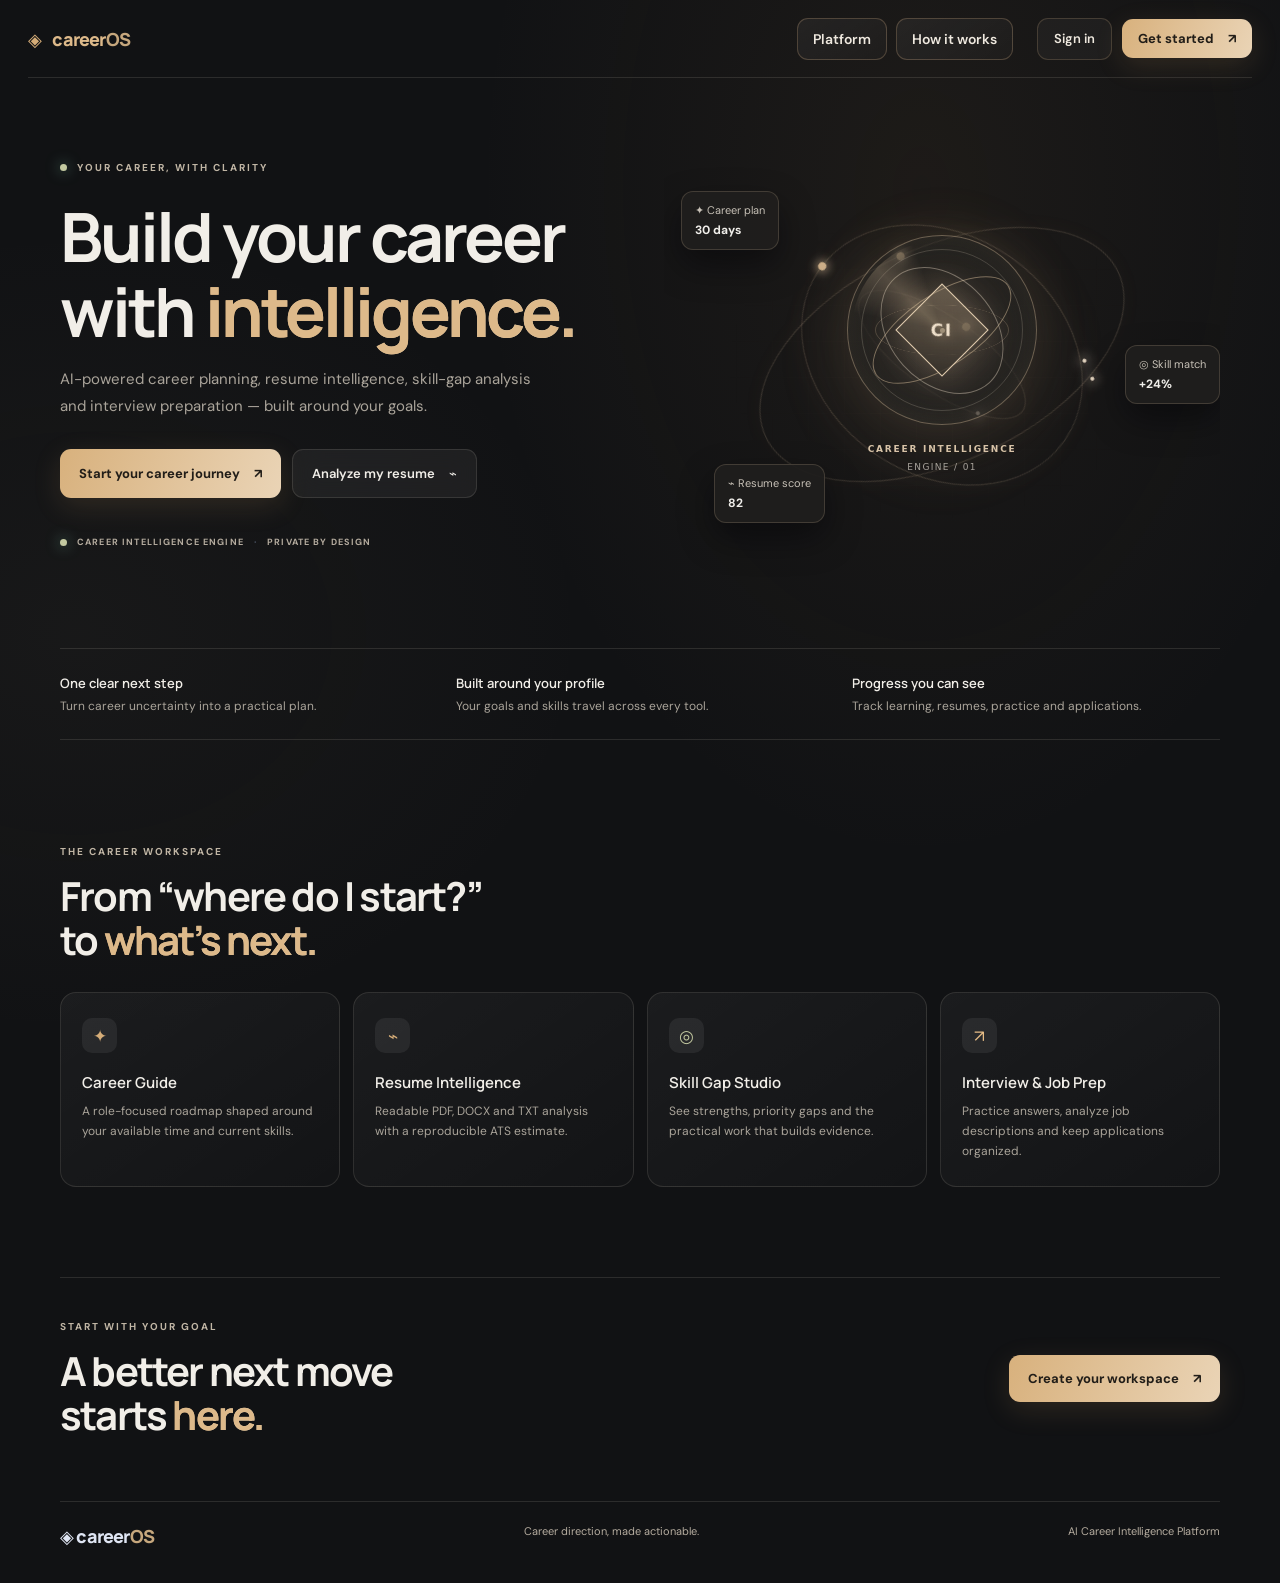
==== commit 736cf156: "Improve landing page navigation visibility" ====
--- a/frontend/index.html
+++ b/frontend/index.html
@@ -1 +1 @@
-<!doctype html><html lang="en"><head><link rel="icon" type="image/svg+xml" href="favicon.svg?v=1"><meta charset="utf-8"><meta name="viewport" content="width=device-width,initial-scale=1"><meta name="theme-color" content="#111214"><title>CareerOS — Intelligence for your next move</title><link rel="stylesheet" href="css/main.css"><link rel="stylesheet" href="css/theme.css?v=31"></head><body class="landing"><header class="topbar"><a class="brand" href="index.html"><span class="brand-mark">◈</span> career<span>OS</span></a><nav><a href="#platform">Platform</a><a href="#method">How it works</a></nav><div class="top-actions"><a class="button button-quiet" href="pages/login.html">Sign in</a><a class="button button-primary" href="pages/register.html">Get started <span>↗</span></a></div></header><main><section class="hero wrap"><div class="hero-copy"><div class="eyebrow"><i></i> YOUR CAREER, WITH CLARITY</div><h1>Build your career<br>with <em>intelligence.</em></h1><p>AI-powered career planning, resume intelligence, skill-gap analysis and interview preparation — built around your goals.</p><div class="hero-actions"><a class="button button-primary button-large" href="pages/register.html">Start your career journey <span>↗</span></a><a class="button button-glass button-large" href="pages/login.html?next=resume">Analyze my resume <span>⌁</span></a></div><div class="trust-row"><span class="status-dot"></span> CAREER INTELLIGENCE ENGINE <span class="trust-sep">·</span> PRIVATE BY DESIGN</div></div><div class="hero-art" aria-label="Abstract AI career guide illustration"><div class="orbit orbit-one"></div><div class="orbit orbit-two"></div><div class="orbit orbit-three"></div><div class="intelligence-core" aria-hidden="true"><div class="core-shell"><span class="core-arc arc-one"></span><span class="core-arc arc-two"></span><span class="core-spark"></span><div class="core-diamond"><span>CI</span></div><span class="core-sweep"></span></div><span class="core-label">CAREER INTELLIGENCE<i>ENGINE / 01</i></span></div><span class="float-tag tag-a">✦ Career plan <b>30 days</b></span><span class="float-tag tag-b">◎ Skill match <b>+24%</b></span><span class="float-tag tag-c">⌁ Resume score <b>82</b></span><div class="art-grid"></div></div></section><section class="metrics wrap"><div><b>One clear next step</b><span>Turn career uncertainty into a practical plan.</span></div><div><b>Built around your profile</b><span>Your goals and skills travel across every tool.</span></div><div><b>Progress you can see</b><span>Track learning, resumes, practice and applications.</span></div></section><section id="platform" class="feature-section wrap"><div class="section-heading"><div class="eyebrow">THE CAREER WORKSPACE</div><h2>From “where do I start?”<br>to <em>what’s next.</em></h2></div><div class="feature-grid"><article class="feature-card"><span class="feature-icon cyan">✦</span><h3>Career Guide</h3><p>A role-focused roadmap shaped around your available time and current skills.</p></article><article class="feature-card"><span class="feature-icon violet">⌁</span><h3>Resume Intelligence</h3><p>Readable PDF, DOCX and TXT analysis with a reproducible ATS estimate.</p></article><article class="feature-card"><span class="feature-icon mint">◎</span><h3>Skill Gap Studio</h3><p>See strengths, priority gaps and the practical work that builds evidence.</p></article><article class="feature-card"><span class="feature-icon amber">↗</span><h3>Interview & Job Prep</h3><p>Practice answers, analyze job descriptions and keep applications organized.</p></article></div></section><section id="method" class="closing wrap"><div><div class="eyebrow">START WITH YOUR GOAL</div><h2>A better next move<br>starts <em>here.</em></h2></div><a class="button button-primary button-large" href="pages/register.html">Create your workspace <span>↗</span></a></section></main><footer class="footer wrap"><a class="brand" href="index.html">◈ career<span>OS</span></a><span>Career direction, made actionable.</span><span>AI Career Intelligence Platform</span></footer></body></html>
+<!doctype html><html lang="en"><head><link rel="icon" type="image/svg+xml" href="favicon.svg?v=1"><meta charset="utf-8"><meta name="viewport" content="width=device-width,initial-scale=1"><meta name="theme-color" content="#111214"><title>CareerOS — Intelligence for your next move</title><link rel="stylesheet" href="css/main.css"><link rel="stylesheet" href="css/theme.css?v=32"></head><body class="landing"><header class="topbar"><a class="brand" href="index.html"><span class="brand-mark">◈</span> career<span>OS</span></a><nav aria-label="Main navigation"><a href="#platform">Platform</a><a href="#method">How it works</a></nav><div class="top-actions"><a class="button button-quiet" href="pages/login.html">Sign in</a><a class="button button-primary" href="pages/register.html">Get started <span>↗</span></a></div></header><main><section class="hero wrap"><div class="hero-copy"><div class="eyebrow"><i></i> YOUR CAREER, WITH CLARITY</div><h1>Build your career<br>with <em>intelligence.</em></h1><p>AI-powered career planning, resume intelligence, skill-gap analysis and interview preparation — built around your goals.</p><div class="hero-actions"><a class="button button-primary button-large" href="pages/register.html">Start your career journey <span>↗</span></a><a class="button button-glass button-large" href="pages/login.html?next=resume">Analyze my resume <span>⌁</span></a></div><div class="trust-row"><span class="status-dot"></span> CAREER INTELLIGENCE ENGINE <span class="trust-sep">·</span> PRIVATE BY DESIGN</div></div><div class="hero-art" aria-label="Abstract AI career guide illustration"><div class="orbit orbit-one"></div><div class="orbit orbit-two"></div><div class="orbit orbit-three"></div><div class="intelligence-core" aria-hidden="true"><div class="core-shell"><span class="core-arc arc-one"></span><span class="core-arc arc-two"></span><span class="core-spark"></span><div class="core-diamond"><span>CI</span></div><span class="core-sweep"></span></div><span class="core-label">CAREER INTELLIGENCE<i>ENGINE / 01</i></span></div><span class="float-tag tag-a">✦ Career plan <b>30 days</b></span><span class="float-tag tag-b">◎ Skill match <b>+24%</b></span><span class="float-tag tag-c">⌁ Resume score <b>82</b></span><div class="art-grid"></div></div></section><section class="metrics wrap"><div><b>One clear next step</b><span>Turn career uncertainty into a practical plan.</span></div><div><b>Built around your profile</b><span>Your goals and skills travel across every tool.</span></div><div><b>Progress you can see</b><span>Track learning, resumes, practice and applications.</span></div></section><section id="platform" class="feature-section wrap"><div class="section-heading"><div class="eyebrow">THE CAREER WORKSPACE</div><h2>From “where do I start?”<br>to <em>what’s next.</em></h2></div><div class="feature-grid"><article class="feature-card"><span class="feature-icon cyan">✦</span><h3>Career Guide</h3><p>A role-focused roadmap shaped around your available time and current skills.</p></article><article class="feature-card"><span class="feature-icon violet">⌁</span><h3>Resume Intelligence</h3><p>Readable PDF, DOCX and TXT analysis with a reproducible ATS estimate.</p></article><article class="feature-card"><span class="feature-icon mint">◎</span><h3>Skill Gap Studio</h3><p>See strengths, priority gaps and the practical work that builds evidence.</p></article><article class="feature-card"><span class="feature-icon amber">↗</span><h3>Interview & Job Prep</h3><p>Practice answers, analyze job descriptions and keep applications organized.</p></article></div></section><section id="method" class="closing wrap"><div><div class="eyebrow">START WITH YOUR GOAL</div><h2>A better next move<br>starts <em>here.</em></h2></div><a class="button button-primary button-large" href="pages/register.html">Create your workspace <span>↗</span></a></section></main><footer class="footer wrap"><a class="brand" href="index.html">◈ career<span>OS</span></a><span>Career direction, made actionable.</span><span>AI Career Intelligence Platform</span></footer></body></html>
--- a/frontend/css/theme.css
+++ b/frontend/css/theme.css
@@ -447,3 +447,13 @@
 #app[data-view="dashboard"] .dashboard-momentum-core>b{font-size:47px;font-weight:800;letter-spacing:-1.8px;font-variant-numeric:tabular-nums;text-shadow:0 2px 16px rgba(241,207,155,.42)}
 #app[data-view="dashboard"] .dashboard-momentum-core>b>small{font-size:20px;letter-spacing:-.5px}
 @media(max-width:650px){#app[data-view="dashboard"] .dashboard-signal-card>div>b{min-width:52px;height:39px;font-size:26px;border-radius:11px}#app[data-view="dashboard"] .dashboard-momentum-core>b{font-size:43px}}
+
+/* Make the landing-page section links clear, intentional navigation controls. */
+.landing .topbar{gap:24px}
+.landing .topbar nav{display:flex;align-items:center;gap:9px;margin-left:auto;color:#f1eee8;font-size:14px}
+.landing .topbar nav a{display:inline-flex;align-items:center;min-height:42px;padding:0 15px;border:1px solid rgba(221,185,138,.25);border-radius:11px;background:linear-gradient(145deg,rgba(255,255,255,.055),rgba(255,255,255,.018));color:#eee8de;font-weight:600;transition:background .18s ease,border-color .18s ease,transform .18s ease,box-shadow .18s ease}
+.landing .topbar nav a:hover{transform:translateY(-1px);border-color:rgba(221,185,138,.62);background:rgba(221,185,138,.12);box-shadow:0 6px 20px rgba(0,0,0,.2)}
+.landing .topbar nav a:focus-visible{outline:2px solid #e8c18e;outline-offset:3px}
+.landing .top-actions .button-quiet{min-height:42px;padding:0 16px;border:1px solid rgba(221,185,138,.2);background:rgba(255,255,255,.035);color:#eee8de}
+.landing .top-actions .button-quiet:hover{background:rgba(221,185,138,.1);border-color:rgba(221,185,138,.5)}
+@media(max-width:680px){.landing .topbar{height:auto;min-height:66px;flex-wrap:wrap;row-gap:10px;padding:10px 0 12px}.landing .topbar nav{order:3;width:100%;justify-content:center;margin:0;gap:8px}.landing .topbar nav a{min-height:36px;padding:0 13px;font-size:12px}.landing .top-actions .button-quiet{display:none}}
